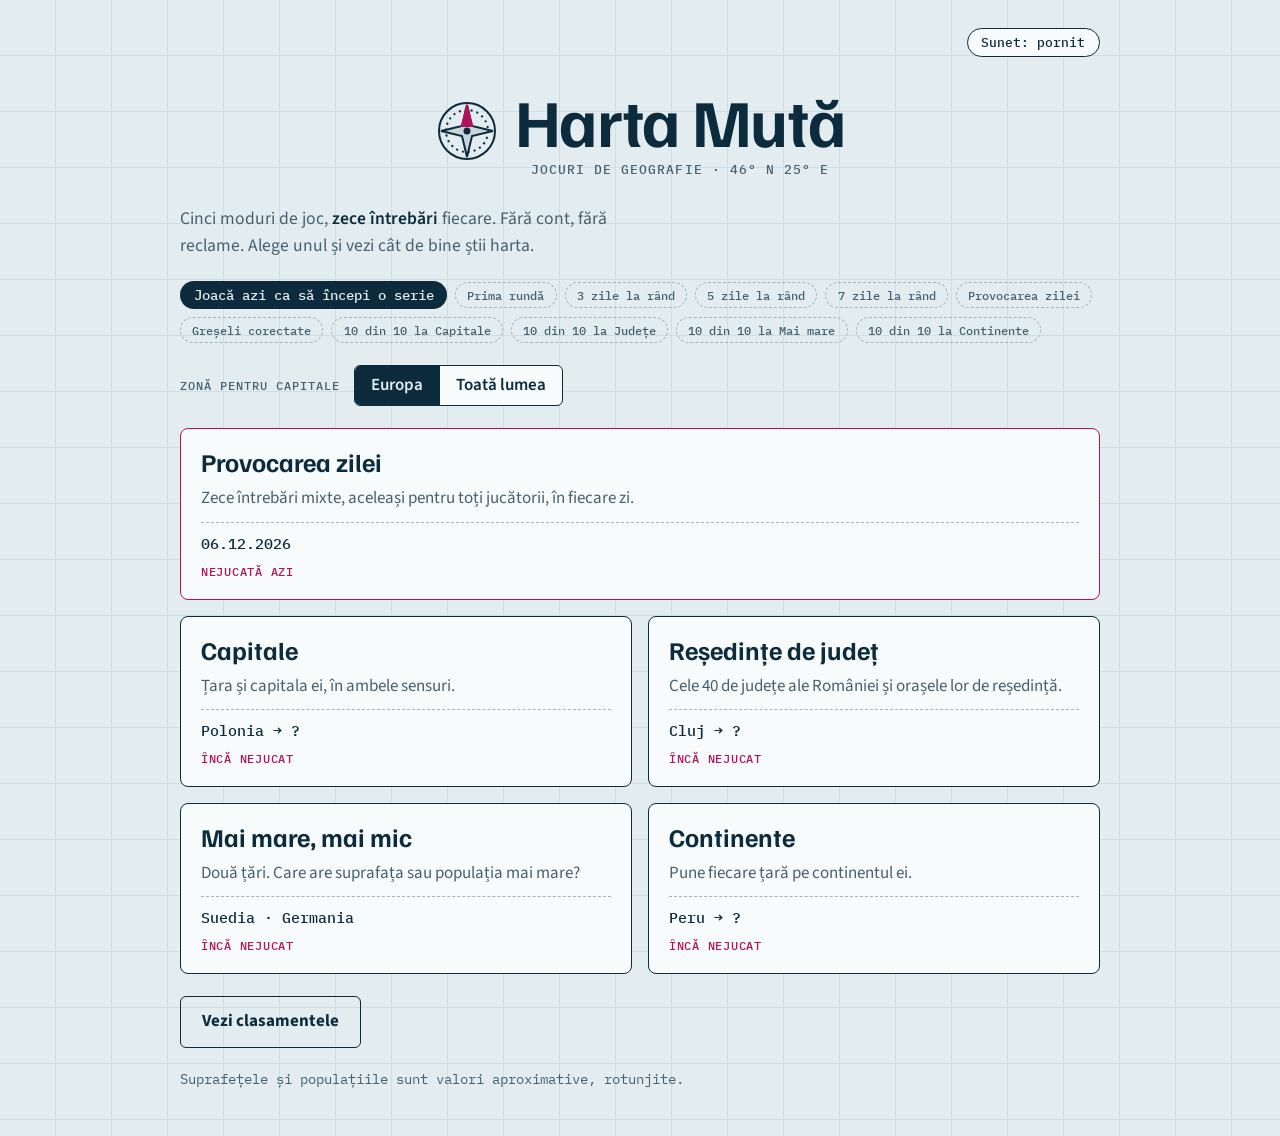
==== index.html @ d4b68615 "Activează statisticile Umami Co-Authored-By: Claude Sonnet 5.5 <noreply@anthropic.com> Claude-Sessio" ====
<!doctype html>
<html lang="ro">
<head>
<meta charset="utf-8">
<meta name="viewport" content="width=device-width, initial-scale=1, viewport-fit=cover">
<title>Harta Mută</title>
<meta name="description" content="Jocuri de geografie în română: capitale, județele României, continente și provocarea zilei.">
<link rel="preconnect" href="https://fonts.googleapis.com">
<link rel="preconnect" href="https://fonts.gstatic.com" crossorigin>
<link rel="stylesheet" href="https://fonts.googleapis.com/css2?family=Familjen+Grotesk:wght@500;700&family=IBM+Plex+Mono:wght@400;500&family=Source+Sans+3:wght@400;600;700&display=swap">
<style>
  html { color-scheme: light; }
  body { margin: 0; }
  img { max-width: 100%; }
  [hidden] { display: none !important; }
  /* Layout: o foaie de hartă (grilă de paralele și meridiane) cu un singur rând de jocuri deasupra; accentul magenta vine din hărțile nautice. */
  :root {
    --sea: #E3EDF0;
    --paper: #F7FBFB;
    --ink: #0C2B3D;
    --ink-soft: #46606F;
    --rule: #CFDEE3;
    --rule-strong: #9DB6C0;
    --accent: #B3125B;
    --accent-ink: #FFFFFF;
    --good: #137A4B;
    --good-bg: #DDF2E7;
    --bad: #D32F2F;
    --bad-bg: #FDE3E3;
    --f-display: 'Familjen Grotesk', 'Helvetica Neue', Arial, sans-serif;
    --f-body: 'Source Sans 3', system-ui, -apple-system, 'Segoe UI', sans-serif;
    --f-mono: 'IBM Plex Mono', ui-monospace, Menlo, Consolas, monospace;
  }
  @media (prefers-color-scheme: dark) {
    :root:not([data-theme="light"]) {
      --sea: #0A1B26;
      --paper: #11293A;
      --ink: #DCEAF0;
      --ink-soft: #8FA9B8;
      --rule: #14303F;
      --rule-strong: #2E5266;
      --accent: #F0589A;
      --accent-ink: #0A1B26;
      --good: #4CC98B;
      --good-bg: #12362A;
      --bad: #FF6B6B;
      --bad-bg: #40202A;
      color-scheme: dark;
    }
  }
  :root[data-theme="dark"] {
    --sea: #0A1B26;
    --paper: #11293A;
    --ink: #DCEAF0;
    --ink-soft: #8FA9B8;
    --rule: #14303F;
    --rule-strong: #2E5266;
    --accent: #F0589A;
    --accent-ink: #0A1B26;
    --good: #4CC98B;
    --good-bg: #12362A;
    --bad: #FF6B6B;
    --bad-bg: #40202A;
    color-scheme: dark;
  }

  * { box-sizing: border-box; }
  body {
    background-color: var(--sea);
    background-image:
      linear-gradient(var(--rule) 1px, transparent 1px),
      linear-gradient(90deg, var(--rule) 1px, transparent 1px);
    background-size: 56px 56px;
    background-position: -1px -1px;
    color: var(--ink);
    font: 400 17px/1.5 var(--f-body);
    padding-block: 28px 48px;
    padding-left: max(16px, env(safe-area-inset-left, 0px));
    padding-right: max(16px, env(safe-area-inset-right, 0px));
    min-height: 100vh;
  }
  .wrap { max-width: 920px; margin: 0 auto; display: grid; gap: 28px; }
  h1, h2, h3 { font-family: var(--f-display); text-wrap: balance; margin: 0; line-height: 1.05; }
  p { margin: 0; }
  button { font: inherit; color: inherit; }
  :focus-visible { outline: 3px solid var(--accent); outline-offset: 2px; }

  /* Antet */
  .brand { display: flex; align-items: center; justify-content: center; text-align: center; gap: 16px; flex-wrap: wrap; }
  .brand svg { width: 64px; height: 64px; flex: none; color: var(--ink); }
  .brand h1 { font-size: clamp(2.5rem, 8vw, 4.2rem); font-weight: 700; letter-spacing: -0.02em; }
  .coords { font: 500 0.8rem var(--f-mono); letter-spacing: 0.08em; text-transform: uppercase; color: var(--ink-soft); margin-top: 6px; }
  .lead { max-width: 52ch; color: var(--ink-soft); font-size: 1.1rem; }
  .lead strong { color: var(--ink); font-weight: 600; }

  /* Bară de stare și selector de zonă */
  .status { display: flex; align-items: center; justify-content: space-between; gap: 12px 18px; flex-wrap: wrap; }
  .streak { font: 500 0.9rem var(--f-mono); color: var(--ink); }
  .chip { border: 1.5px solid var(--ink); background: var(--paper); border-radius: 6px; padding: 0.35rem 0.8rem; font: 500 0.85rem var(--f-mono); cursor: pointer; }
  .chip[aria-pressed="false"] { color: var(--ink-soft); border-color: var(--rule-strong); }
  .zone { display: flex; align-items: center; gap: 14px; flex-wrap: wrap; }
  .zone-label { font: 500 0.78rem var(--f-mono); letter-spacing: 0.08em; text-transform: uppercase; color: var(--ink-soft); }
  .seg { display: inline-flex; border: 1.5px solid var(--ink); border-radius: 6px; overflow: hidden; background: var(--paper); }
  .seg input { position: absolute; opacity: 0; pointer-events: none; }
  .seg label { padding: 0.45rem 1rem; cursor: pointer; font-weight: 600; }
  .seg input + label + input + label { border-left: 1.5px solid var(--ink); }
  .seg input:checked + label { background: var(--ink); color: var(--sea); }
  .seg input:focus-visible + label { outline: 3px solid var(--accent); outline-offset: -3px; }

  /* Plăcile jocurilor */
  .tiles { display: grid; grid-template-columns: repeat(2, minmax(0, 1fr)); gap: 16px; }
  .tile {
    display: grid; gap: 10px; align-content: start; text-align: left;
    background: var(--paper); border: 1.5px solid var(--ink); border-radius: 8px;
    padding: 20px; cursor: pointer; min-width: 0;
    transition: transform 0.12s ease, box-shadow 0.12s ease;
  }
  .tile.daily { grid-column: 1 / -1; border-color: var(--accent); }
  .tile:hover:not(:disabled) { transform: translate(-2px, -2px); box-shadow: 4px 4px 0 var(--accent); }
  .tile:disabled { cursor: default; }
  .tile h2 { font-size: 1.6rem; font-weight: 700; }
  .tile p { color: var(--ink-soft); }
  .tile .sample { font: 500 0.95rem var(--f-mono); color: var(--ink); border-top: 1px dashed var(--rule-strong); padding-top: 10px; }
  .tile .record { font: 500 0.78rem var(--f-mono); letter-spacing: 0.06em; text-transform: uppercase; color: var(--accent); }
  .note { font: 400 0.85rem var(--f-mono); color: var(--ink-soft); }

  /* Insigne */
  .badges-box { background: var(--paper); border: 1.5px solid var(--ink); border-radius: 8px; padding: 0; }
  .badges-box summary { cursor: pointer; padding: 14px 18px; font: 500 0.9rem var(--f-mono); letter-spacing: 0.04em; }
  .badges { display: grid; grid-template-columns: repeat(auto-fill, minmax(15rem, 1fr)); gap: 10px; padding: 0 18px 18px; }
  .badge { display: grid; gap: 2px; padding: 10px 12px; border: 1.5px dashed var(--rule-strong); border-radius: 6px; color: var(--ink-soft); min-width: 0; }
  .badge strong { font-family: var(--f-display); font-size: 1.05rem; }
  .badge span { font-size: 0.9rem; }
  .badge.on { border-style: solid; border-color: var(--good); background: var(--good-bg); color: var(--ink); }
  .badge.on strong { color: var(--good); }

  /* Ecran de joc */
  .play, .end { background: var(--paper); border: 1.5px solid var(--ink); border-radius: 8px; padding: 22px; display: grid; gap: 22px; }
  .bar { display: flex; align-items: center; justify-content: space-between; gap: 12px; flex-wrap: wrap; }
  .link { background: none; border: 0; padding: 4px 0; cursor: pointer; font-weight: 600; color: var(--ink); text-decoration: underline; text-underline-offset: 4px; }
  .stats { display: flex; gap: 18px; flex-wrap: wrap; align-items: center; font: 500 0.85rem var(--f-mono); font-variant-numeric: tabular-nums; color: var(--ink-soft); }
  .stats b { color: var(--ink); font-weight: 500; }
  .ticks { display: flex; gap: 5px; }
  .tick { flex: 1; height: 6px; border-radius: 2px; background: var(--rule-strong); }
  .tick.good { background: var(--good); }
  .tick.bad { background: var(--bad); }
  .tick.now { background: var(--ink); }
  .q { display: grid; gap: 6px; }
  .kicker { font: 500 0.78rem var(--f-mono); letter-spacing: 0.1em; text-transform: uppercase; color: var(--accent); }
  .prompt { font-family: var(--f-display); font-weight: 700; font-size: clamp(2rem, 6.5vw, 3.2rem); line-height: 1.05; letter-spacing: -0.015em; overflow-wrap: anywhere; }
  .ask { color: var(--ink-soft); font-size: 1.1rem; }
  .opts { display: grid; grid-template-columns: repeat(2, minmax(0, 1fr)); gap: 12px; }
  .opts.six { grid-template-columns: repeat(3, minmax(0, 1fr)); }
  .opt {
    display: flex; align-items: center; gap: 12px; text-align: left; min-height: 3.4rem;
    padding: 0.8rem 1rem; border: 1.5px solid var(--ink); border-radius: 6px;
    background: var(--paper); font-weight: 600; font-size: 1.05rem; cursor: pointer; min-width: 0;
    transition: transform 0.12s ease, box-shadow 0.12s ease;
  }
  .opt .txt { display: grid; gap: 2px; min-width: 0; overflow-wrap: anywhere; }
  .opt .detail { font: 500 0.85rem var(--f-mono); color: var(--ink-soft); }
  .opt kbd { font: 500 0.75rem var(--f-mono); color: var(--ink-soft); border: 1px solid var(--rule-strong); border-radius: 3px; padding: 0.1rem 0.4rem; flex: none; }
  .opt:hover:not(:disabled) { transform: translate(-2px, -2px); box-shadow: 3px 3px 0 var(--accent); }
  .opt:disabled { cursor: default; }
  .opt.right { background: var(--good-bg); border-color: var(--good); animation: pop 0.28s ease; }
  .opt.wrong { background: var(--bad-bg); border-color: var(--bad); animation: shake 0.32s ease; }
  .opt.dim { opacity: 0.6; }
  .opts.duo .opt { min-height: 5rem; font-size: 1.25rem; font-family: var(--f-display); }
  .feedback { min-height: 3rem; display: flex; align-items: center; justify-content: space-between; gap: 14px; flex-wrap: wrap; }
  .fb-text { font-weight: 600; flex: 1 1 16rem; }
  .fb-text.good { color: var(--good); }
  .fb-text.bad { color: var(--bad); }
  .fact { border-left: 4px solid var(--accent); padding: 4px 0 4px 14px; color: var(--ink); animation: fade 0.3s ease; }
  .fact-k { font: 500 0.78rem var(--f-mono); letter-spacing: 0.1em; text-transform: uppercase; color: var(--accent); margin-right: 6px; }
  .btn {
    border: 0; border-radius: 6px; background: var(--accent); color: var(--accent-ink);
    padding: 0.75rem 1.3rem; font-weight: 700; cursor: pointer;
  }
  .btn.ghost { background: transparent; color: var(--ink); border: 1.5px solid var(--ink); }
  .btn:hover { filter: brightness(1.08); }
  .btn:disabled { opacity: 0.55; cursor: default; filter: none; }

  @keyframes pop { 0% { transform: scale(1); } 40% { transform: scale(1.04); } 100% { transform: scale(1); } }
  @keyframes shake { 0%, 100% { transform: translateX(0); } 20% { transform: translateX(-6px); } 40% { transform: translateX(6px); } 60% { transform: translateX(-4px); } 80% { transform: translateX(3px); } }
  @keyframes fade { from { opacity: 0; transform: translateY(4px); } to { opacity: 1; transform: none; } }

  /* Rezultat */
  .end { justify-items: start; }
  .score { font-family: var(--f-display); font-weight: 700; font-size: clamp(4rem, 16vw, 7rem); line-height: 0.95; font-variant-numeric: tabular-nums; }
  .score small { font-size: 0.35em; color: var(--ink-soft); font-weight: 500; }
  .end .msg { font-size: 1.2rem; max-width: 40ch; }
  .end .rec { font: 500 0.85rem var(--f-mono); color: var(--ink-soft); }
  .end .rec.good { color: var(--good); }
  .wrong-box { display: grid; gap: 8px; width: 100%; }
  .wrong-box h3 { font-size: 1.2rem; }
  .wrong-list { list-style: none; margin: 0; padding: 0; border: 1.5px solid var(--bad); border-radius: 6px; background: var(--bad-bg); }
  .wrong-list li { padding: 0.5rem 0.9rem; border-top: 1px dashed var(--rule-strong); overflow-wrap: anywhere; }
  .wrong-list li:first-child { border-top: 0; }
  .actions { display: flex; gap: 12px; flex-wrap: wrap; }

  /* Clasamente */
  .board-tabs { display: flex; flex-wrap: wrap; gap: 8px; }
  .tab { border: 1.5px solid var(--ink); background: var(--paper); border-radius: 6px; padding: 0.45rem 0.9rem; font-weight: 600; cursor: pointer; }
  .tab[aria-pressed="true"] { background: var(--ink); color: var(--sea); }
  .board { list-style: none; margin: 0; padding: 0; border: 1.5px solid var(--ink); border-radius: 6px; overflow: hidden; background: var(--paper); width: 100%; }
  .board li { display: grid; grid-template-columns: 2.4rem minmax(0, 1fr) auto; gap: 10px; align-items: baseline; padding: 0.55rem 0.9rem; border-top: 1px dashed var(--rule-strong); }
  .board li:first-child { border-top: 0; }
  .board .rk { font: 500 0.85rem var(--f-mono); color: var(--ink-soft); font-variant-numeric: tabular-nums; }
  .board .nm { overflow-wrap: anywhere; font-weight: 600; }
  .board .sc { font: 500 0.95rem var(--f-mono); font-variant-numeric: tabular-nums; }
  .board li.me { background: var(--good-bg); }
  .board-msg { font: 400 0.9rem var(--f-mono); color: var(--ink-soft); }
  .submit { display: grid; gap: 8px; width: 100%; max-width: 28rem; }
  .submit label { font: 500 0.78rem var(--f-mono); letter-spacing: 0.08em; text-transform: uppercase; color: var(--ink-soft); }
  .submit .row { display: flex; gap: 10px; flex-wrap: wrap; }
  .submit input { flex: 1 1 10rem; min-width: 0; padding: 0.7rem 0.8rem; border: 1.5px solid var(--ink); border-radius: 6px; background: var(--paper); color: var(--ink); font: inherit; }

  @media (max-width: 640px) {
    body { font-size: 16px; padding-block: 20px 36px; }
    .tiles, .opts { grid-template-columns: minmax(0, 1fr); }
    .opts.six { grid-template-columns: repeat(2, minmax(0, 1fr)); }
    .opts.duo { grid-template-columns: minmax(0, 1fr); }
    .play, .end { padding: 16px; }
    .brand svg { width: 52px; height: 52px; }
  }
  @media (prefers-reduced-motion: reduce) {
    .tile, .opt { transition: none; }
    .tile:hover:not(:disabled), .opt:hover:not(:disabled) { transform: none; }
    .opt.right, .opt.wrong, .fact { animation: none; }
  }

  /* Unelte, serie, insigne */
  .tools { display: flex; justify-content: flex-end; }
  .chip { border: 1.5px solid var(--ink); background: var(--paper); border-radius: 999px; padding: 0.3rem 0.85rem; font: 500 0.8rem var(--f-mono); cursor: pointer; }
  .chip[aria-pressed="false"] { color: var(--ink-soft); border-style: dashed; }
  .strip { display: flex; flex-wrap: wrap; gap: 8px; align-items: center; }
  .streak { font: 500 0.85rem var(--f-mono); padding: 0.3rem 0.85rem; border-radius: 999px; background: var(--ink); color: var(--sea); }
  .badge { font: 500 0.78rem var(--f-mono); padding: 0.25rem 0.7rem; border-radius: 999px; border: 1.5px solid var(--accent); color: var(--accent); }
  .badge.locked { border: 1.5px dashed var(--rule-strong); color: var(--ink-soft); }
  .tile.daily { grid-column: 1 / -1; border-color: var(--accent); }
  .newbadge { font: 500 0.9rem var(--f-mono); color: var(--accent); }

  /* Curiozitate și greșeli */
  .fact { margin: 0; padding: 0.8rem 1rem; border-left: 4px solid var(--accent); background: var(--sea); border-radius: 0 6px 6px 0; max-width: 60ch; }
  .wrong-box { width: 100%; display: grid; gap: 8px; }
  .wrong-box h3 { font-size: 1.1rem; }
  .wrong-list { margin: 0; padding: 0; list-style: none; display: grid; gap: 6px; font: 500 0.92rem var(--f-mono); }
  .wrong-list li { border-left: 3px solid var(--bad); padding: 0.2rem 0 0.2rem 0.7rem; overflow-wrap: anywhere; }

  @keyframes shake { 0%, 100% { transform: translateX(0); } 25% { transform: translateX(-6px); } 75% { transform: translateX(6px); } }
  @keyframes pop { 0% { transform: scale(1); } 50% { transform: scale(1.03); } 100% { transform: scale(1); } }
  .opt.wrong { animation: shake 0.35s ease; }
  .opt.right { animation: pop 0.3s ease; }
  @media (prefers-reduced-motion: reduce) { .opt.wrong, .opt.right { animation: none; } }
</style>
</head>
<body>
<div class="wrap">
  <div class="tools">
    <button class="chip" id="snd" type="button" aria-pressed="true">Sunet: pornit</button>
  </div>

  <header>
    <div class="brand">
      <svg viewBox="0 0 64 64" role="img" aria-label="Roza vânturilor" fill="none" stroke="currentColor" stroke-width="2">
        <circle cx="32" cy="32" r="28"/>
        <circle cx="32" cy="32" r="21" stroke-dasharray="2 4"/>
        <polygon points="32,6 37,27 58,32 37,37 32,58 27,37 6,32 27,27" fill="currentColor" fill-opacity="0.12"/>
        <polygon points="32,6 37,27 27,27" fill="var(--accent)" stroke="var(--accent)"/>
        <circle cx="32" cy="32" r="2.5" fill="currentColor"/>
      </svg>
      <div>
        <h1>Harta Mută</h1>
        <p class="coords">Jocuri de geografie · 46° N 25° E</p>
      </div>
    </div>
  </header>

  <!-- ECRAN: alegerea jocului -->
  <main id="home" class="wrap" style="gap:22px">
    <p class="lead">Cinci moduri de joc, <strong>zece întrebări</strong> fiecare. Fără cont, fără reclame. Alege unul și vezi cât de bine știi harta.</p>

    <div class="strip" id="strip" aria-label="Seria și insignele tale"></div>

    <div class="zone">
      <span class="zone-label" id="zone-label">Zonă pentru Capitale</span>
      <div class="seg" role="radiogroup" aria-labelledby="zone-label">
        <input type="radio" name="zone" id="zone-e" value="E" checked>
        <label for="zone-e">Europa</label>
        <input type="radio" name="zone" id="zone-w" value="W">
        <label for="zone-w">Toată lumea</label>
      </div>
    </div>

    <div class="tiles" id="tiles"></div>
    <div><button class="btn ghost" id="show-boards" type="button" hidden>Vezi clasamentele</button></div>
    <p class="note">Suprafețele și populațiile sunt valori aproximative, rotunjite.</p>
  </main>

  <!-- ECRAN: jocul -->
  <section id="play" class="play" hidden aria-live="polite">
    <div class="bar">
      <button class="link" id="back" type="button">← Toate jocurile</button>
      <div class="stats">
        <span>Întrebarea <b id="st-round">1</b>/<span id="st-total">10</span></span>
        <span>Scor <b id="st-score">0</b></span>
        <span>La rând <b id="st-streak">0</b></span>
      </div>
    </div>
    <div class="ticks" id="ticks" aria-hidden="true"></div>
    <div class="q">
      <p class="kicker" id="kicker"></p>
      <h2 class="prompt" id="prompt"></h2>
      <p class="ask" id="ask"></p>
    </div>
    <div class="opts" id="opts"></div>
    <div class="feedback">
      <p class="fb-text" id="fb"></p>
      <button class="btn" id="next" type="button" hidden>Următoarea</button>
    </div>
    <p class="fact" id="fact" hidden></p>
  </section>

  <!-- ECRAN: clasamente -->
  <section id="boards" class="play" hidden>
    <div class="bar"><button class="link" id="boards-back" type="button">← Toate jocurile</button></div>
    <h2 class="prompt" style="font-size: clamp(1.8rem, 5vw, 2.6rem)">Clasamente</h2>
    <div class="board-tabs" id="board-tabs"></div>
    <ol class="board" id="board-list" hidden></ol>
    <p class="board-msg" id="board-msg"></p>
  </section>

  <!-- ECRAN: rezultat -->
  <section id="end" class="end" hidden>
    <p class="kicker" id="end-game"></p>
    <div class="score"><span id="end-score">0</span><small>/<span id="end-total">10</span></small></div>
    <p class="msg" id="end-msg"></p>
    <p class="rec" id="end-rec"></p>
    <p class="newbadge" id="end-badges" hidden></p>

    <div class="wrong-box" id="wrong-box" hidden>
      <h3>Greșelile tale</h3>
      <ul class="wrong-list" id="wrong-list"></ul>
    </div>

    <div class="submit" id="submit-box" hidden>
      <label for="player-name">Numele tău în clasament</label>
      <div class="row">
        <input id="player-name" maxlength="20" autocomplete="nickname" placeholder="ex. Alex">
        <button class="btn" id="send-score" type="button">Trimite scorul</button>
      </div>
      <p class="board-msg" id="send-msg"></p>
    </div>
    <ol class="board" id="end-board" hidden></ol>

    <div class="actions">
      <button class="btn" id="repeat-wrong" type="button" hidden>Repetă greșelile</button>
      <button class="btn ghost" id="again" type="button">Încă o rundă</button>
      <button class="btn ghost" id="home-btn" type="button">Alte jocuri</button>
    </div>
  </section>
</div>

<script>
(function () {
  'use strict';

  // ---------- setări ----------
  var CONFIG = { url: 'https://apoaelqidmsfadypvfmf.supabase.co', key: 'sb_publishable_7ce0hrSOgMHJMEiVdYomtg_KZ1kofQq' };
  var ENABLED = !!(CONFIG.url && CONFIG.key);
  // Statistici de vizite: pune aici Website ID din Umami Cloud (umami.is). Cât timp e gol, nu se încarcă nimic.
  var UMAMI_ID = '30ee3f56-7ea2-4f81-aedb-c54de5eb17a9';
  var ROUNDS = 10;

  var CONT = { E: 'Europa', A: 'Asia', F: 'Africa', N: 'America de Nord', S: 'America de Sud', O: 'Oceania' };
  var CONT_ORDER = ['E', 'A', 'F', 'N', 'S', 'O'];

  // nume, capitală, continent, suprafață (mii km²), populație (mil.), ambiguu între continente
  var RAW = [
    ['Albania','Tirana','E',28.7,2.8],['Austria','Viena','E',83.9,9.1],['Belgia','Bruxelles','E',30.7,11.7],
    ['Bosnia și Herțegovina','Sarajevo','E',51.2,3.2],['Bulgaria','Sofia','E',111,6.4],['Cehia','Praga','E',78.9,10.8],
    ['Croația','Zagreb','E',56.6,3.9],['Danemarca','Copenhaga','E',43.1,5.9],['Elveția','Berna','E',41.3,8.8],
    ['Estonia','Tallinn','E',45.3,1.4],['Finlanda','Helsinki','E',338,5.6],['Franța','Paris','E',551,68],
    ['Germania','Berlin','E',358,84],['Grecia','Atena','E',132,10.4],['Irlanda','Dublin','E',70.3,5.3],
    ['Islanda','Reykjavík','E',103,0.38],['Italia','Roma','E',301,59],['Letonia','Riga','E',64.6,1.9],
    ['Lituania','Vilnius','E',65.3,2.8],['Luxemburg','Luxemburg','E',2.6,0.66],['Macedonia de Nord','Skopje','E',25.7,1.8],
    ['Malta','Valletta','E',0.3,0.54],['Moldova','Chișinău','E',33.8,null],['Muntenegru','Podgorica','E',13.8,0.62],
    ['Norvegia','Oslo','E',null,5.5],['Olanda','Amsterdam','E',41.5,18],['Polonia','Varșovia','E',313,37],
    ['Portugalia','Lisabona','E',92.2,10.3],['Regatul Unit','Londra','E',244,68],['România','București','E',238,19],
    ['Serbia','Belgrad','E',88.4,6.7],['Slovacia','Bratislava','E',49,5.4],['Slovenia','Ljubljana','E',20.3,2.1],
    ['Spania','Madrid','E',506,48],['Suedia','Stockholm','E',450,10.5],['Ucraina','Kiev','E',604,null],
    ['Ungaria','Budapesta','E',93,9.6],['Belarus','Minsk','E',207.6,9.2],['Rusia','Moscova','E',17098,144,1],
    ['Turcia','Ankara','A',784,85,1],
    ['Afganistan','Kabul','A',652,null],['Arabia Saudită','Riad','A',2150,36],['China','Beijing','A',9597,1410],
    ['Coreea de Sud','Seul','A',100,51],['Filipine','Manila','A',300,117],['India','New Delhi','A',3287,1430],
    ['Indonezia','Jakarta','A',1905,278],['Iran','Teheran','A',1648,89],['Irak','Bagdad','A',438,45],
    ['Japonia','Tokyo','A',378,124],['Kazahstan','Astana','A',2725,20,1],['Mongolia','Ulaanbaatar','A',1564,3.4],
    ['Nepal','Kathmandu','A',147,30],['Pakistan','Islamabad','A',882,240],['Thailanda','Bangkok','A',513,72],
    ['Vietnam','Hanoi','A',331,99],['Georgia','Tbilisi','A',69.7,3.7,1],['Armenia','Erevan','A',29.7,null,1],
    ['Azerbaidjan','Baku','A',86.6,null,1],
    ['Algeria','Alger','F',2382,46],['Angola','Luanda','F',1247,36],['Egipt','Cairo','F',1010,112],
    ['Etiopia','Addis Abeba','F',1104,126],['Ghana','Accra','F',239,34],['Kenya','Nairobi','F',580,55],
    ['Libia','Tripoli','F',1760,7],['Madagascar','Antananarivo','F',587,30],['Maroc','Rabat','F',447,37],
    ['Nigeria','Abuja','F',924,224],['Senegal','Dakar','F',197,18],['Africa de Sud','Pretoria','F',1221,60],
    ['Tanzania','Dodoma','F',945,67],['Tunisia','Tunis','F',164,12],
    ['Canada','Ottawa','N',9985,40],['Cuba','Havana','N',110,11],['Mexic','Ciudad de Mexico','N',1964,128],
    ['SUA','Washington, D.C.','N',9834,335],
    ['Argentina','Buenos Aires','S',2780,46],['Brazilia','Brasília','S',8516,216],['Chile','Santiago','S',756,19.5],
    ['Columbia','Bogotá','S',1142,52],['Ecuador','Quito','S',284,18],['Peru','Lima','S',1285,34],
    ['Uruguay','Montevideo','S',176,3.4],['Venezuela','Caracas','S',916,28],
    ['Australia','Canberra','O',7692,26],['Noua Zeelandă','Wellington','O',268,5.2]
  ];
  var COUNTRIES = RAW.map(function (r) {
    return { n: r[0], c: r[1], k: r[2], a: r[3], p: r[4], amb: !!r[5] };
  });

  var COUNTIES = [
    ['Alba','Alba Iulia'],['Arad','Arad'],['Argeș','Pitești'],['Bacău','Bacău'],['Bihor','Oradea'],
    ['Bistrița-Năsăud','Bistrița'],['Botoșani','Botoșani'],['Brașov','Brașov'],['Brăila','Brăila'],['Buzău','Buzău'],
    ['Caraș-Severin','Reșița'],['Călărași','Călărași'],['Cluj','Cluj-Napoca'],['Constanța','Constanța'],
    ['Covasna','Sfântu Gheorghe'],['Dâmbovița','Târgoviște'],['Dolj','Craiova'],['Galați','Galați'],
    ['Giurgiu','Giurgiu'],['Gorj','Târgu Jiu'],['Harghita','Miercurea Ciuc'],['Hunedoara','Deva'],
    ['Ialomița','Slobozia'],['Iași','Iași'],['Maramureș','Baia Mare'],['Mehedinți','Drobeta-Turnu Severin'],
    ['Mureș','Târgu Mureș'],['Neamț','Piatra Neamț'],['Olt','Slatina'],['Prahova','Ploiești'],
    ['Satu Mare','Satu Mare'],['Sălaj','Zalău'],['Sibiu','Sibiu'],['Suceava','Suceava'],
    ['Teleorman','Alexandria'],['Timiș','Timișoara'],['Tulcea','Tulcea'],['Vaslui','Vaslui'],
    ['Vâlcea','Râmnicu Vâlcea'],['Vrancea','Focșani']
  ].map(function (r) { return { j: r[0], s: r[1] }; });

  // Curiozități afișate după răspuns (doar unde sunt sigure)
  var FACTS_C = {
    'Franța': 'Franța are 12 fusuri orare, cele mai multe din lume, din cauza teritoriilor ei de peste mări.',
    'Rusia': 'Rusia se întinde pe 11 fusuri orare.',
    'Australia': 'Canberra a fost aleasă capitală ca să nu aleagă Sydney sau Melbourne, două orașe rivale.',
    'Brazilia': 'Brasília a fost construită de la zero și inaugurată în 1960.',
    'Turcia': 'Cel mai mare oraș al Turciei este Istanbul, nu capitala Ankara.',
    'Canada': 'Canada are cea mai lungă linie de coastă din lume.',
    'SUA': 'Washington, D.C. nu face parte din niciun stat.',
    'Elveția': 'Capitala Elveției este Berna, nu Zürich sau Geneva.',
    'Olanda': 'Amsterdam este capitala, dar guvernul olandez stă la Haga.',
    'Islanda': 'Reykjavík este cea mai nordică capitală a unui stat independent.',
    'Malta': 'Valletta este una dintre cele mai mici capitale din Uniunea Europeană.',
    'Japonia': 'Zona metropolitană Tokyo este printre cele mai populate din lume.',
    'Egipt': 'Piramidele din Giza se văd de la marginea Cairo-ului.',
    'Africa de Sud': 'Africa de Sud are trei capitale: Pretoria, Cape Town și Bloemfontein.',
    'Tanzania': 'Dodoma este capitala oficială, dar cel mai mare oraș este Dar es Salaam.',
    'Nigeria': 'Abuja a înlocuit Lagosul ca capitală în 1991.',
    'Kazahstan': 'Capitala Astana a purtat între 2019 și 2022 numele Nur-Sultan.',
    'China': 'China folosește un singur fus orar oficial, ora Beijingului, pe tot teritoriul.',
    'Mongolia': 'Mongolia are cea mai mică densitate a populației dintre toate statele independente.',
    'Nepal': 'Nepal are singurul steag național care nu este dreptunghiular.',
    'România': 'Palatul Parlamentului din București este una dintre cele mai mari clădiri administrative din lume.',
    'Ungaria': 'Budapesta s-a format în 1873 din unirea orașelor Buda, Óbuda și Pesta.',
    'Polonia': 'Centrul vechi al Varșoviei a fost reconstruit după al Doilea Război Mondial și este în patrimoniul UNESCO.',
    'Norvegia': 'Oslo s-a numit Christiania până în 1925.',
    'Grecia': 'Atena este unul dintre cele mai vechi orașe locuite continuu din lume.',
    'Italia': 'În interiorul Romei se află un stat separat, Vaticanul.',
    'Spania': 'Madrid este cea mai înaltă capitală din Uniunea Europeană, la circa 650 m altitudine.',
    'Ecuador': 'Quito, la aproape 2.850 m altitudine, este una dintre cele mai înalte capitale din lume.',
    'Chile': 'Chile este o fâșie lungă de aproximativ 4.300 km și lată de doar câteva sute.',
    'Venezuela': 'Salto Ángel, cea mai înaltă cascadă din lume, se află în Venezuela.',
    'Noua Zeelandă': 'Wellington este una dintre cele mai sudice capitale din lume.',
    'Indonezia': 'Indonezia are peste 17.000 de insule.',
    'Filipine': 'Filipine are peste 7.000 de insule.',
    'Thailanda': 'Numele complet al Bangkokului este unul dintre cele mai lungi nume de oraș din lume.',
    'Arabia Saudită': 'Arabia Saudită nu are niciun râu permanent.',
    'Kenya': 'Numele Nairobi vine din limba maasai și înseamnă „apă rece”.',
    'Algeria': 'Algeria este cea mai mare țară din Africa.',
    'Madagascar': 'Madagascar este a patra insulă ca mărime din lume.',
    'Danemarca': 'Copenhaga se află pe insula Sjælland, nu pe continent.',
    'Suedia': 'Stockholm este construit pe 14 insule.',
    'Estonia': 'Skype a fost dezvoltat de ingineri estonieni.',
    'Serbia': 'Belgradul se află la confluența Dunării cu Sava.',
    'Belgia': 'Bruxelles găzduiește instituții importante ale Uniunii Europene.',
    'Germania': 'Berlinul a fost împărțit de un zid între 1961 și 1989.',
    'Mexic': 'Ciudad de Mexico este construit pe locul fostului lac Texcoco.',
    'Columbia': 'Bogotá se află la aproape 2.600 m altitudine.',
    'Etiopia': 'Etiopia folosește un calendar cu 13 luni.',
    'Senegal': 'Dakar se află lângă cel mai vestic punct al Africii continentale.',
    'Tunisia': 'Ruinele Cartaginei se află lângă Tunis.',
    'Pakistan': 'Islamabad a fost construit în anii 1960 ca nouă capitală.'
  };
  var FACTS_J = {
    'Bacău': 'Râul Bistrița străbate județul Bacău.',
    'Tulcea': 'Delta Dunării se află în județul Tulcea.',
    'Constanța': 'Portul Constanța este cel mai mare port românesc la Marea Neagră.',
    'Brașov': 'Biserica Neagră din Brașov este considerată cea mai mare biserică gotică din România.',
    'Sibiu': 'Sibiu a fost Capitală Culturală Europeană în 2007.',
    'Cluj': 'Universitatea Babeș-Bolyai din Cluj-Napoca este cea mai mare universitate din România.',
    'Hunedoara': 'Castelul Corvinilor se află în orașul Hunedoara.',
    'Alba': 'Marea Unire din 1 decembrie 1918 s-a proclamat la Alba Iulia.',
    'Iași': 'Iași a fost capitala Moldovei până la unirea din 1859.',
    'Suceava': 'Mănăstirile pictate din Bucovina, precum Voroneț, sunt în patrimoniul UNESCO.',
    'Maramureș': 'Bisericile de lemn din Maramureș sunt în patrimoniul UNESCO.',
    'Timiș': 'Timișoara a fost unul dintre primele orașe din Europa cu iluminat electric pe străzi, în 1884.',
    'Prahova': 'Ploieștiul a fost un mare centru al industriei petroliere încă din secolul al XIX-lea.',
    'Gorj': 'Constantin Brâncuși s-a născut în Gorj, la Hobița.',
    'Harghita': 'Lacul Sfânta Ana, singurul lac vulcanic din România, se află în Harghita.',
    'Neamț': 'Cetatea Neamț a fost construită în secolul al XIV-lea.',
    'Vaslui': 'Lângă Vaslui, Ștefan cel Mare a câștigat bătălia de la Podul Înalt, în 1475.',
    'Botoșani': 'Mihai Eminescu și-a petrecut copilăria în județul Botoșani.',
    'Buzău': 'Vulcanii noroioși de la Berca se află în județul Buzău.',
    'Dâmbovița': 'Târgoviște a fost mult timp capitala Țării Românești.',
    'Giurgiu': 'Podul Prieteniei leagă Giurgiu de orașul bulgar Ruse.',
    'Mehedinți': 'Barajul Porțile de Fier I de pe Dunăre se află lângă Drobeta-Turnu Severin.',
    'Vrancea': 'Vrancea este zona cu cele mai multe cutremure din România.'
  };

  // ---------- utilitare ----------
  var rng = Math.random;
  function mulberry32(a) {
    return function () {
      a |= 0; a = (a + 0x6D2B79F5) | 0;
      var t = Math.imul(a ^ (a >>> 15), 1 | a);
      t = (t + Math.imul(t ^ (t >>> 7), 61 | t)) ^ t;
      return ((t ^ (t >>> 14)) >>> 0) / 4294967296;
    };
  }
  function hashStr(s) {
    var h = 2166136261;
    for (var i = 0; i < s.length; i++) { h ^= s.charCodeAt(i); h = Math.imul(h, 16777619); }
    return h >>> 0;
  }
  function $(id) { return document.getElementById(id); }
  function shuffle(a) {
    a = a.slice();
    for (var i = a.length - 1; i > 0; i--) {
      var j = Math.floor(rng() * (i + 1)); var t = a[i]; a[i] = a[j]; a[j] = t;
    }
    return a;
  }
  var store = {
    get: function (k) { try { return localStorage.getItem(k); } catch (e) { return null; } },
    set: function (k, v) { try { localStorage.setItem(k, v); } catch (e) {} }
  };
  function getJSON(k, def) { try { var v = JSON.parse(store.get(k)); return v === null || v === undefined ? def : v; } catch (e) { return def; } }
  function setJSON(k, v) { store.set(k, JSON.stringify(v)); }
  function pad2(n) { return (n < 10 ? '0' : '') + n; }
  function todayStr() {
    try {
      return new Intl.DateTimeFormat('en-CA', { timeZone: 'Europe/Bucharest', year: 'numeric', month: '2-digit', day: '2-digit' }).format(new Date());
    } catch (e) {
      var d = new Date();
      return d.getFullYear() + '-' + pad2(d.getMonth() + 1) + '-' + pad2(d.getDate());
    }
  }
  function dayBefore(s) {
    var d = new Date(s + 'T12:00:00Z');
    d.setUTCDate(d.getUTCDate() - 1);
    return d.toISOString().slice(0, 10);
  }
  function fmtArea(thousands) { return Math.round(thousands * 1000).toLocaleString('ro-RO') + ' km²'; }
  function fmtPop(m) { return m.toLocaleString('ro-RO', { maximumFractionDigits: 2 }) + ' mil. locuitori'; }

  // ---------- statistici (Umami, opțional) ----------
  if (UMAMI_ID) {
    var sc = document.createElement('script');
    sc.defer = true; sc.src = 'https://cloud.umami.is/script.js';
    sc.setAttribute('data-website-id', UMAMI_ID);
    document.head.appendChild(sc);
  }
  function track(name, data) {
    try { if (window.umami && window.umami.track) window.umami.track(name, data); } catch (e) {}
  }

  // ---------- sunet ----------
  var muted = store.get('hm-muted') === '1';
  var audio = null;
  function actx() {
    if (!audio) {
      try { var AC = window.AudioContext || window.webkitAudioContext; if (AC) audio = new AC(); } catch (e) {}
    }
    if (audio && audio.state === 'suspended') { try { audio.resume(); } catch (e) {} }
    return audio;
  }
  function tone(freq, start, dur, type, vol) {
    var c = actx(); if (!c) return;
    try {
      var o = c.createOscillator(), g = c.createGain(), t = c.currentTime + start;
      o.type = type || 'sine'; o.frequency.value = freq;
      g.gain.setValueAtTime(0.0001, t);
      g.gain.exponentialRampToValueAtTime(vol || 0.15, t + 0.02);
      g.gain.exponentialRampToValueAtTime(0.0001, t + dur);
      o.connect(g); g.connect(c.destination);
      o.start(t); o.stop(t + dur + 0.03);
    } catch (e) {}
  }
  function sfx(kind) {
    if (muted) return;
    if (kind === 'ok') { tone(660, 0, 0.12, 'sine'); tone(880, 0.1, 0.2, 'sine'); }
    else if (kind === 'no') { tone(200, 0, 0.22, 'sawtooth', 0.09); tone(150, 0.13, 0.28, 'sawtooth', 0.09); }
    else if (kind === 'win') { tone(523, 0, 0.12, 'triangle'); tone(659, 0.12, 0.12, 'triangle'); tone(784, 0.24, 0.3, 'triangle'); }
  }
  function renderSound() {
    var b = $('snd');
    b.setAttribute('aria-pressed', String(!muted));
    b.textContent = muted ? 'Sunet: oprit' : 'Sunet: pornit';
  }

  // ---------- construirea întrebărilor ----------
  function buildCapitale(z) {
    var pool = COUNTRIES.filter(function (x) { return x.c && (z === 'W' || x.k === 'E'); });
    return shuffle(pool).slice(0, ROUNDS).map(function (x) {
      var rev = rng() < 0.35;
      var near = shuffle(pool.filter(function (y) { return y !== x && y.k === x.k; }));
      var far = shuffle(pool.filter(function (y) { return y !== x && y.k !== x.k; }));
      var opts = shuffle([x].concat(near.concat(far).slice(0, 3)));
      var fact = FACTS_C[x.n];
      return rev ? {
        kicker: 'Capitala', prompt: x.c, ask: 'Din ce țară este capitala?',
        options: opts.map(function (o) { return { label: o.n }; }), correct: opts.indexOf(x),
        reveal: x.c + ' este capitala: ' + x.n + '.', short: x.c + ' → ' + x.n, fact: fact
      } : {
        kicker: 'Țara', prompt: x.n, ask: 'Care este capitala?',
        options: opts.map(function (o) { return { label: o.c }; }), correct: opts.indexOf(x),
        reveal: 'Capitala: ' + x.c + '.', short: x.n + ' → ' + x.c, fact: fact
      };
    });
  }
  function buildJudete() {
    return shuffle(COUNTIES).slice(0, ROUNDS).map(function (x) {
      var rev = rng() < 0.35;
      var opts = shuffle([x].concat(shuffle(COUNTIES.filter(function (y) { return y !== x; })).slice(0, 3)));
      var fact = FACTS_J[x.j];
      return rev ? {
        kicker: 'Reședința', prompt: x.s, ask: 'Ce județ are această reședință?',
        options: opts.map(function (o) { return { label: o.j }; }), correct: opts.indexOf(x),
        reveal: x.s + ' este reședința județului ' + x.j + '.', short: x.s + ' → ' + x.j, fact: fact
      } : {
        kicker: 'Județul', prompt: x.j, ask: 'Care este reședința de județ?',
        options: opts.map(function (o) { return { label: o.s }; }), correct: opts.indexOf(x),
        reveal: 'Reședința: ' + x.s + '.', short: x.j + ' → ' + x.s, fact: fact
      };
    });
  }
  function buildCompara() {
    var rounds = [], used = {}, guard = 0;
    while (rounds.length < ROUNDS && guard++ < 800) {
      var f = rng() < 0.5 ? 'a' : 'p';
      var pool = COUNTRIES.filter(function (x) { return x[f] != null; });
      var two = shuffle(pool).slice(0, 2), x = two[0], y = two[1];
      var hi = Math.max(x[f], y[f]), lo = Math.min(x[f], y[f]);
      if (hi / lo < 1.3) continue;
      var key = [x.n, y.n].sort().join('|') + f;
      if (used[key]) continue;
      used[key] = 1;
      var win = x[f] > y[f] ? 0 : 1;
      var winner = win === 0 ? x : y;
      var fmt = f === 'a' ? fmtArea : fmtPop;
      rounds.push({
        kicker: f === 'a' ? 'Suprafață' : 'Populație',
        prompt: f === 'a' ? 'Care țară este mai mare?' : 'Care țară are mai mulți locuitori?',
        ask: '', layout: 'duo',
        options: [{ label: x.n, detail: fmt(x[f]) }, { label: y.n, detail: fmt(y[f]) }],
        correct: win,
        reveal: winner.n + ' are ' + (f === 'a' ? 'suprafața' : 'populația') + ' mai mare.',
        short: x.n + ' sau ' + y.n + ' → ' + winner.n,
        fact: FACTS_C[winner.n]
      });
    }
    return rounds;
  }
  function buildContinente() {
    var pool = COUNTRIES.filter(function (x) { return !x.amb; });
    return shuffle(pool).slice(0, ROUNDS).map(function (x) {
      return {
        kicker: 'Țara', prompt: x.n, ask: 'În ce continent se află?', layout: 'six',
        options: CONT_ORDER.map(function (k) { return { label: CONT[k] }; }),
        correct: CONT_ORDER.indexOf(x.k),
        reveal: x.n + ' se află în ' + CONT[x.k] + '.',
        short: x.n + ' → ' + CONT[x.k], fact: FACTS_C[x.n]
      };
    });
  }
  // Provocarea zilei: aceleași 10 întrebări pentru toți, într-o zi (data în ora României).
  function buildDaily(date) {
    var prev = rng;
    rng = mulberry32(hashStr('harta-muta-' + date));
    try {
      var parts = [].concat(
        buildCapitale('E').slice(0, 3), buildJudete().slice(0, 2),
        buildCompara().slice(0, 2), buildContinente().slice(0, 3));
      return shuffle(parts);
    } finally { rng = prev; }
  }
  function reshuffleRound(r) {
    if (r.layout === 'six') return r;
    var correct = r.options[r.correct];
    var opts = shuffle(r.options);
    var copy = {};
    for (var k in r) copy[k] = r[k];
    copy.options = opts; copy.correct = opts.indexOf(correct);
    return copy;
  }

  var GAMES = {
    capitale: { name: 'Capitale', blurb: 'Țara și capitala ei, în ambele sensuri.', sample: 'Polonia → ?', build: function () { return buildCapitale(zone); } },
    judete: { name: 'Reședințe de județ', blurb: 'Cele 40 de județe ale României și orașele lor de reședință.', sample: 'Cluj → ?', build: buildJudete },
    compara: { name: 'Mai mare, mai mic', blurb: 'Două țări. Care are suprafața sau populația mai mare?', sample: 'Suedia · Germania', build: buildCompara },
    continente: { name: 'Continente', blurb: 'Pune fiecare țară pe continentul ei.', sample: 'Peru → ?', build: buildContinente }
  };
  var GAME_IDS = ['capitale', 'judete', 'compara', 'continente'];
  var zone = store.get('hm-zone') === 'W' ? 'W' : 'E';

  // ---------- recorduri, serie, insigne ----------
  function bestKey(id) { return 'hm-best-' + id + (id === 'capitale' ? '-' + zone : ''); }
  function getBest(id) { var v = parseInt(store.get(bestKey(id)), 10); return isNaN(v) ? null : v; }

  var BADGES = [
    { id: 'first', name: 'Prima rundă', desc: 'Termină o rundă' },
    { id: 's3', name: '3 zile la rând', desc: 'Joacă 3 zile la rând' },
    { id: 's5', name: '5 zile la rând', desc: 'Joacă 5 zile la rând' },
    { id: 's7', name: '7 zile la rând', desc: 'Joacă 7 zile la rând' },
    { id: 'daily', name: 'Provocarea zilei', desc: 'Termină provocarea zilei' },
    { id: 'fix', name: 'Greșeli corectate', desc: 'Repetă greșelile fără nicio eroare' },
    { id: 'p-capitale', name: '10 din 10 la Capitale', desc: 'Scor perfect la Capitale' },
    { id: 'p-judete', name: '10 din 10 la Județe', desc: 'Scor perfect la Reședințe de județ' },
    { id: 'p-compara', name: '10 din 10 la Mai mare', desc: 'Scor perfect la Mai mare, mai mic' },
    { id: 'p-continente', name: '10 din 10 la Continente', desc: 'Scor perfect la Continente' }
  ];
  function earnedBadges() { return getJSON('hm-badges', []); }
  function award(id, bag) {
    var have = earnedBadges();
    if (have.indexOf(id) !== -1) return;
    have.push(id); setJSON('hm-badges', have);
    for (var i = 0; i < BADGES.length; i++) if (BADGES[i].id === id) bag.push(BADGES[i].name);
  }
  function currentStreak() {
    var st = getJSON('hm-streak', { last: '', n: 0 });
    var t = todayStr();
    return (st.last === t || st.last === dayBefore(t)) ? st.n : 0;
  }
  function touchStreak() {
    var st = getJSON('hm-streak', { last: '', n: 0 });
    var t = todayStr();
    if (st.last !== t) {
      st.n = st.last === dayBefore(t) ? st.n + 1 : 1;
      st.last = t; setJSON('hm-streak', st);
    }
    return st.n;
  }
  function renderStrip() {
    var host = $('strip');
    host.textContent = '';
    var n = currentStreak();
    var sk = document.createElement('span'); sk.className = 'streak';
    sk.textContent = n > 0 ? 'Serie: ' + n + (n === 1 ? ' zi' : ' zile') : 'Joacă azi ca să începi o serie';
    host.appendChild(sk);
    var have = earnedBadges();
    BADGES.forEach(function (b) {
      var s = document.createElement('span');
      var ok = have.indexOf(b.id) !== -1;
      s.className = 'badge' + (ok ? '' : ' locked');
      s.textContent = b.name; s.title = b.desc;
      host.appendChild(s);
    });
  }

  // ---------- clasamente (Supabase) ----------
  function boardId(id) { return id === 'capitale' ? (zone === 'W' ? 'capitale-lume' : 'capitale-europa') : id; }
  function boardList() {
    return [
      ['zilnic-' + todayStr(), 'Provocarea zilei'],
      ['capitale-europa', 'Capitale · Europa'], ['capitale-lume', 'Capitale · Lume'],
      ['judete', 'Reședințe de județ'], ['compara', 'Mai mare, mai mic'], ['continente', 'Continente']
    ];
  }
  function apiHeaders(extra) {
    var h = { apikey: CONFIG.key, 'Content-Type': 'application/json' };
    for (var k in extra) h[k] = extra[k];
    return h;
  }
  function apiBase() { return CONFIG.url.replace(/\/$/, ''); }
  function fetchBoard(board) {
    var q = '/rest/v1/scoruri?joc=eq.' + encodeURIComponent(board) + '&select=nume,scor&order=scor.desc,creat_la.asc&limit=10';
    return fetch(apiBase() + q, { headers: apiHeaders() }).then(function (r) {
      if (!r.ok) throw new Error('http ' + r.status);
      return r.json();
    });
  }
  function renderRows(list, rows, me) {
    list.textContent = '';
    var marked = false;
    rows.forEach(function (row, i) {
      var li = document.createElement('li');
      var rk = document.createElement('span'); rk.className = 'rk'; rk.textContent = (i + 1) + '.';
      var nm = document.createElement('span'); nm.className = 'nm'; nm.textContent = row.nume;
      var sc2 = document.createElement('span'); sc2.className = 'sc'; sc2.textContent = row.scor + '/10';
      if (me && !marked && row.nume === me.nume && row.scor === me.scor) { li.className = 'me'; marked = true; }
      li.appendChild(rk); li.appendChild(nm); li.appendChild(sc2);
      list.appendChild(li);
    });
    list.hidden = rows.length === 0;
    return marked;
  }

  var boardToken = 0;
  function selectBoard(id) {
    var token = ++boardToken;
    var tabs = $('board-tabs').children;
    for (var k = 0; k < tabs.length; k++) tabs[k].setAttribute('aria-pressed', String(tabs[k].dataset.id === id));
    var list = $('board-list'), msg = $('board-msg');
    list.hidden = true; msg.textContent = 'Se încarcă…';
    fetchBoard(id).then(function (rows) {
      if (token !== boardToken) return;
      renderRows(list, rows, null);
      msg.textContent = rows.length ? 'Primii 10 jucători.' : 'Încă nu e nimeni în clasament. Fii primul.';
    }).catch(function () {
      if (token !== boardToken) return;
      msg.textContent = 'Nu am putut încărca clasamentul. Încearcă mai târziu.';
    });
  }
  function openBoards() {
    var tabs = $('board-tabs');
    tabs.textContent = '';
    var list = boardList();
    list.forEach(function (b) {
      var t = document.createElement('button');
      t.type = 'button'; t.className = 'tab'; t.dataset.id = b[0]; t.textContent = b[1];
      t.setAttribute('aria-pressed', 'false');
      t.addEventListener('click', function () { selectBoard(b[0]); });
      tabs.appendChild(t);
    });
    show('boards');
    selectBoard(list[0][0]);
  }

  // Filtrul de nume (se repetă și în baza de date, vezi supabase-v2.sql)
  var BAD_LONG = ['pizda', 'muie', 'cacat', 'curva', 'fututi', 'sugi', 'hitler', 'nazist'];
  var BAD_TOKEN = ['pula', 'fut', 'cur'];
  function plainName(n) {
    return n.toLowerCase().replace(/[ăâ]/g, 'a').replace(/î/g, 'i').replace(/[șş]/g, 's').replace(/[țţ]/g, 't');
  }
  function nameError(raw) {
    var name = raw.replace(/\s+/g, ' ').trim();
    if (name.length < 2 || name.length > 20) return 'Scrie un nume între 2 și 20 de caractere.';
    var p = plainName(name);
    if (/(http|www|\.ro|\.com|@)/.test(p)) return 'Numele nu poate conține linkuri sau adrese.';
    var letters = p.replace(/0/g, 'o').replace(/1/g, 'i').replace(/3/g, 'e').replace(/4/g, 'a')
      .replace(/\$/g, 's').replace(/5/g, 's').replace(/[^a-z]/g, '');
    for (var i = 0; i < BAD_LONG.length; i++) if (letters.indexOf(BAD_LONG[i]) !== -1) return 'Alege un alt nume.';
    var tokens = p.split(/[^a-z]+/);
    for (var j = 0; j < tokens.length; j++) if (BAD_TOKEN.indexOf(tokens[j]) !== -1) return 'Alege un alt nume.';
    return '';
  }
  function sendAllowed() {
    var now = Date.now();
    var list = getJSON('hm-sent', []).filter(function (t) { return now - t < 600000; });
    setJSON('hm-sent', list);
    return list.length < 5;
  }
  function noteSent() {
    var list = getJSON('hm-sent', []); list.push(Date.now()); setJSON('hm-sent', list);
  }

  function setupSubmit(canSubmit) {
    var box = $('submit-box'), list = $('end-board');
    list.hidden = true; list.textContent = '';
    $('send-msg').textContent = '';
    if (!ENABLED || !canSubmit || S.score < 1) { box.hidden = true; return; }
    box.hidden = false;
    $('player-name').value = store.get('hm-name') || '';
    $('send-score').disabled = false;
    S.sent = false;
  }
  function sendScore() {
    if (!S || S.sent || !S.board) return;
    var raw = $('player-name').value;
    var name = raw.replace(/\s+/g, ' ').trim();
    var msg = $('send-msg');
    var err = nameError(raw);
    if (err) { msg.textContent = err; return; }
    if (!sendAllowed()) { msg.textContent = 'Ai trimis prea multe scoruri. Încearcă din nou peste câteva minute.'; return; }
    S.sent = true;
    $('send-score').disabled = true;
    msg.textContent = 'Se trimite…';
    store.set('hm-name', name);
    var board = S.board, score = S.score;
    fetch(apiBase() + '/rest/v1/scoruri', {
      method: 'POST',
      headers: apiHeaders({ Prefer: 'return=minimal' }),
      body: JSON.stringify({ joc: board, nume: name, scor: score })
    }).then(function (r) {
      if (!r.ok) return r.text().then(function (t) { throw new Error(t || ('http ' + r.status)); });
      noteSent();
      track('scor-trimis', { joc: board, scor: score });
      return fetchBoard(board);
    }).then(function (rows) {
      var found = renderRows($('end-board'), rows, { nume: name, scor: score });
      msg.textContent = found ? 'Scor trimis. Ești în top 10.' : 'Scor trimis. Încă nu ești în primii 10.';
    }).catch(function (e) {
      S.sent = false;
      $('send-score').disabled = false;
      var t = String(e && e.message || '');
      msg.textContent = t.indexOf('limita') !== -1 ? 'Prea multe trimiteri. Încearcă din nou mai târziu.'
        : t.indexOf('nepermis') !== -1 ? 'Alege un alt nume.'
        : 'Nu s-a putut trimite. Încearcă din nou.';
    });
  }

  // ---------- ecrane și joc ----------
  var S = null;

  function show(which) {
    ['home', 'play', 'end', 'boards'].forEach(function (id) { $(id).hidden = id !== which; });
  }

  function renderHome() {
    var host = $('tiles');
    host.textContent = '';

    var daily = getJSON('hm-daily', {});
    var today = todayStr();
    var db = document.createElement('button');
    db.type = 'button'; db.className = 'tile daily';
    var dh = document.createElement('h2'); dh.textContent = 'Provocarea zilei';
    var dp = document.createElement('p'); dp.textContent = 'Zece întrebări mixte, aceleași pentru toți jucătorii, în fiecare zi.';
    var ds = document.createElement('p'); ds.className = 'sample'; ds.textContent = today.split('-').reverse().join('.');
    var dr = document.createElement('p'); dr.className = 'record';
    dr.textContent = daily.date === today ? 'Ai jucat azi: ' + daily.score + '/10' : 'Nejucată azi';
    db.appendChild(dh); db.appendChild(dp); db.appendChild(ds); db.appendChild(dr);
    db.addEventListener('click', startDaily);
    host.appendChild(db);

    GAME_IDS.forEach(function (id) {
      var g = GAMES[id];
      var b = document.createElement('button');
      b.type = 'button'; b.className = 'tile';
      var best = getBest(id);
      var h = document.createElement('h2'); h.textContent = g.name;
      var p = document.createElement('p'); p.textContent = g.blurb;
      var s = document.createElement('p'); s.className = 'sample'; s.textContent = g.sample;
      var r = document.createElement('p'); r.className = 'record';
      r.textContent = best === null ? 'Încă nejucat' : 'Record: ' + best + '/10';
      b.appendChild(h); b.appendChild(p); b.appendChild(s); b.appendChild(r);
      b.addEventListener('click', function () { startGame(id); });
      host.appendChild(b);
    });
    renderStrip();
    $('show-boards').hidden = !ENABLED;
    show('home');
  }

  function begin(o) {
    S = o;
    S.i = 0; S.score = 0; S.streak = 0; S.results = []; S.wrong = []; S.answered = false; S.sent = false;
    var t = $('ticks'); t.textContent = '';
    S.rounds.forEach(function () { var d = document.createElement('span'); d.className = 'tick'; t.appendChild(d); });
    $('st-total').textContent = S.rounds.length;
    track('start', { joc: S.mode === 'daily' ? 'zilnic' : S.mode === 'repeat' ? 'repetare' : S.id });
    show('play');
    renderRound();
  }
  function startGame(id) {
    begin({ id: id, mode: 'normal', board: boardId(id), rounds: GAMES[id].build(), label: GAMES[id].name });
  }
  function startDaily() {
    var d = todayStr();
    begin({ id: 'zilnic', mode: 'daily', board: 'zilnic-' + d, date: d, rounds: buildDaily(d), label: 'Provocarea zilei' });
  }
  function startRepeat() {
    if (!S || !S.wrong.length) return;
    begin({ id: S.id, mode: 'repeat', board: null, rounds: S.wrong.map(reshuffleRound), label: 'Repetă greșelile' });
  }

  function renderRound() {
    var r = S.rounds[S.i];
    S.answered = false;
    $('st-round').textContent = S.i + 1;
    $('st-score').textContent = S.score;
    $('st-streak').textContent = S.streak;
    var ticks = $('ticks').children;
    for (var k = 0; k < ticks.length; k++) {
      ticks[k].className = 'tick' + (S.results[k] === true ? ' good' : S.results[k] === false ? ' bad' : k === S.i ? ' now' : '');
    }
    $('kicker').textContent = r.kicker;
    $('prompt').textContent = r.prompt;
    $('ask').textContent = r.ask || '';
    $('ask').hidden = !r.ask;
    var host = $('opts');
    host.textContent = '';
    host.className = 'opts' + (r.layout ? ' ' + r.layout : '');
    r.options.forEach(function (o, idx) {
      var b = document.createElement('button');
      b.type = 'button'; b.className = 'opt';
      var kb = document.createElement('kbd'); kb.textContent = idx + 1;
      var tx = document.createElement('span'); tx.className = 'txt';
      var l = document.createElement('span'); l.textContent = o.label; tx.appendChild(l);
      if (o.detail) { var d = document.createElement('span'); d.className = 'detail'; d.hidden = true; d.textContent = o.detail; tx.appendChild(d); }
      b.appendChild(kb); b.appendChild(tx);
      b.addEventListener('click', function () { choose(idx); });
      host.appendChild(b);
    });
    var fb = $('fb'); fb.textContent = ''; fb.className = 'fb-text';
    $('fact').hidden = true; $('fact').textContent = '';
    $('next').hidden = true;
  }

  function choose(idx) {
    if (!S || S.answered || $('play').hidden) return;
    S.answered = true;
    var r = S.rounds[S.i];
    var ok = idx === r.correct;
    S.results[S.i] = ok;
    if (ok) { S.score++; S.streak++; } else { S.streak = 0; S.wrong.push(r); }
    sfx(ok ? 'ok' : 'no');
    var btns = $('opts').children;
    for (var k = 0; k < btns.length; k++) {
      btns[k].disabled = true;
      if (k === r.correct) btns[k].classList.add('right');
      else if (k === idx) btns[k].classList.add('wrong');
      else btns[k].classList.add('dim');
      var d = btns[k].querySelector('.detail'); if (d) d.hidden = false;
    }
    var fb = $('fb');
    fb.className = 'fb-text ' + (ok ? 'good' : 'bad');
    fb.textContent = (ok ? '✓ Corect. ' : '✗ Greșit. ') + r.reveal;
    if (r.fact) { $('fact').textContent = 'Știai că? ' + r.fact; $('fact').hidden = false; }
    $('st-score').textContent = S.score;
    $('st-streak').textContent = S.streak;
    $('ticks').children[S.i].className = 'tick ' + (ok ? 'good' : 'bad');
    var nx = $('next');
    nx.textContent = S.i === S.rounds.length - 1 ? 'Vezi rezultatul' : 'Următoarea';
    nx.hidden = false;
    nx.focus();
  }

  function next() {
    if (!S || !S.answered) return;
    if (S.i === S.rounds.length - 1) return finish();
    S.i++;
    renderRound();
  }

  function finish() {
    var total = S.rounds.length, score = S.score, bag = [];
    var canSubmit = false, rec = '';

    award('first', bag);
    var streakN = touchStreak();
    if (streakN >= 3) award('s3', bag);
    if (streakN >= 5) award('s5', bag);
    if (streakN >= 7) award('s7', bag);

    if (S.mode === 'normal') {
      var prev = getBest(S.id);
      var isNew = prev === null || score > prev;
      if (isNew) store.set(bestKey(S.id), String(score));
      rec = isNew ? 'Record nou: ' + score + '/' + total : 'Recordul tău: ' + prev + '/' + total;
      canSubmit = true;
      if (score === total) award('p-' + S.id, bag);
    } else if (S.mode === 'daily') {
      var dr = getJSON('hm-daily', {});
      var firstToday = dr.date !== S.date;
      if (firstToday) setJSON('hm-daily', { date: S.date, score: score });
      canSubmit = firstToday;
      rec = firstToday ? 'Scorul tău de azi: ' + score + '/' + total + '. Revino mâine pentru alte întrebări.'
        : 'Scorul tău de azi rămâne ' + dr.score + '/' + total + '. Această rundă a fost doar antrenament.';
      award('daily', bag);
    } else if (S.mode === 'repeat') {
      rec = score === total ? 'Ai corectat toate greșelile.' : 'Mai ai ' + (total - score) + ' de corectat.';
      if (score === total) award('fix', bag);
    }

    $('end-game').textContent = S.label + (S.mode === 'normal' && S.id === 'capitale' ? ' · ' + (zone === 'W' ? 'Toată lumea' : 'Europa') : '');
    $('end-score').textContent = score;
    $('end-total').textContent = total;
    $('end-msg').textContent = score === total ? 'Perfect. Harta nu mai are secrete pentru tine.'
      : score >= total * 0.6 ? 'Bine. Încă o rundă și îți depășești scorul.'
      : 'Se învață repede. Încearcă din nou, întrebările se schimbă.';
    $('end-rec').textContent = rec;
    var bb = $('end-badges');
    bb.hidden = bag.length === 0;
    bb.textContent = bag.length ? (bag.length === 1 ? 'Insignă nouă: ' : 'Insigne noi: ') + bag.join(', ') : '';

    var wl = $('wrong-list'); wl.textContent = '';
    S.wrong.forEach(function (r) { var li = document.createElement('li'); li.textContent = r.short; wl.appendChild(li); });
    $('wrong-box').hidden = S.wrong.length === 0;
    $('repeat-wrong').hidden = S.wrong.length === 0;
    $('again').hidden = S.mode === 'repeat';
    $('again').textContent = S.mode === 'daily' ? 'Rejoacă pentru antrenament' : 'Încă o rundă';

    track('final', { joc: S.mode === 'daily' ? 'zilnic' : S.mode === 'repeat' ? 'repetare' : S.id, scor: score });
    sfx(score >= total * 0.6 ? 'win' : 'no');
    show('end');
    setupSubmit(canSubmit);
    var focusEl = $('again').hidden ? $('home-btn') : $('again');
    focusEl.focus();
  }

  // ---------- evenimente ----------
  $('next').addEventListener('click', next);
  $('back').addEventListener('click', renderHome);
  $('home-btn').addEventListener('click', renderHome);
  $('again').addEventListener('click', function () { if (S.mode === 'daily') startDaily(); else startGame(S.id); });
  $('repeat-wrong').addEventListener('click', startRepeat);
  $('show-boards').addEventListener('click', openBoards);
  $('boards-back').addEventListener('click', renderHome);
  $('send-score').addEventListener('click', sendScore);
  $('player-name').addEventListener('keydown', function (e) { if (e.key === 'Enter') sendScore(); });
  $('snd').addEventListener('click', function () {
    muted = !muted; store.set('hm-muted', muted ? '1' : '0'); renderSound();
    if (!muted) sfx('ok');
  });
  document.addEventListener('keydown', function (e) {
    if ($('play').hidden || e.ctrlKey || e.metaKey || e.altKey) return;
    var n = parseInt(e.key, 10);
    if (n >= 1 && n <= 6) choose(n - 1);
  });
  document.querySelectorAll('input[name="zone"]').forEach(function (el) {
    el.checked = el.value === zone;
    el.addEventListener('change', function () {
      zone = el.value; store.set('hm-zone', zone); renderHome();
    });
  });

  renderSound();
  renderHome();
})();
</script>

</body>
</html>
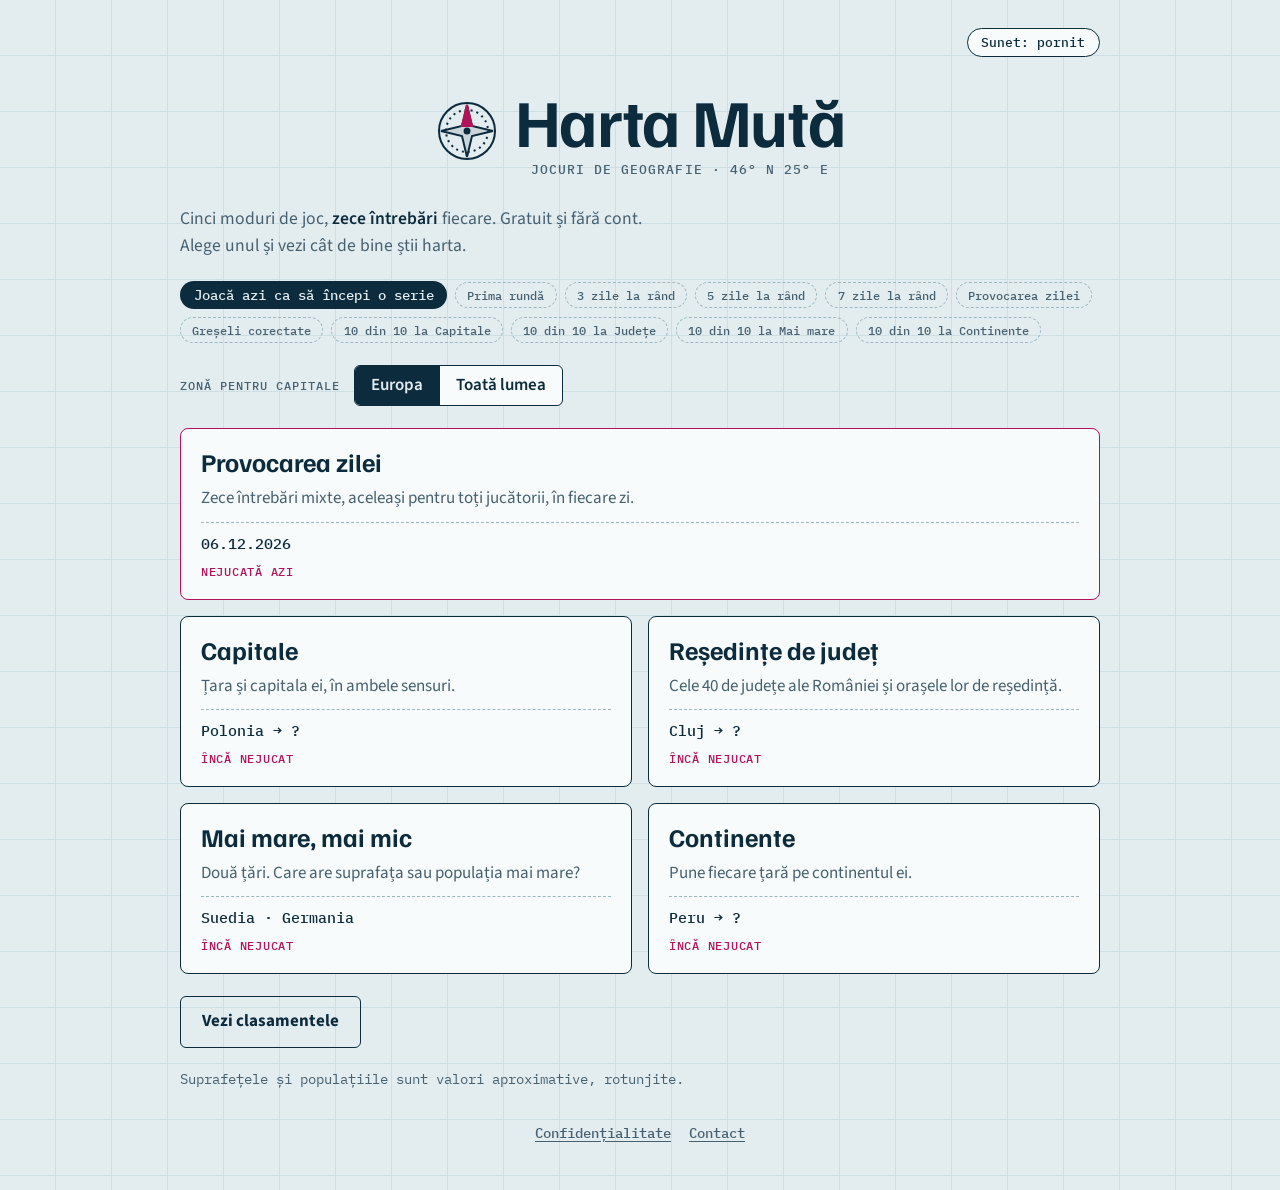
==== commit f5db4073: "Pagini Confidențialitate și Contact, subsol, text fără 'Fără reclame', sloturi AdSense inactive Co-A" ====
--- a/index.html
+++ b/index.html
@@ -252,6 +252,12 @@
   .opt.wrong { animation: shake 0.35s ease; }
   .opt.right { animation: pop 0.3s ease; }
   @media (prefers-reduced-motion: reduce) { .opt.wrong, .opt.right { animation: none; } }
+
+  /* Subsol și loc pentru reclame (inactiv până se completează ADSENSE în script) */
+  .foot { display: flex; gap: 18px; flex-wrap: wrap; justify-content: center; padding-top: 8px; font: 500 0.85rem var(--f-mono); }
+  .foot a { color: var(--ink-soft); text-underline-offset: 3px; }
+  .ad-slot { width: 100%; min-height: 90px; display: grid; gap: 4px; justify-items: stretch; overflow: hidden; }
+  .ad-label { font: 500 0.7rem var(--f-mono); letter-spacing: 0.08em; text-transform: uppercase; color: var(--ink-soft); }
 </style>
 </head>
 <body>
@@ -278,7 +284,7 @@
 
   <!-- ECRAN: alegerea jocului -->
   <main id="home" class="wrap" style="gap:22px">
-    <p class="lead">Cinci moduri de joc, <strong>zece întrebări</strong> fiecare. Fără cont, fără reclame. Alege unul și vezi cât de bine știi harta.</p>
+    <p class="lead">Cinci moduri de joc, <strong>zece întrebări</strong> fiecare. Gratuit și fără cont. Alege unul și vezi cât de bine știi harta.</p>
 
     <div class="strip" id="strip" aria-label="Seria și insignele tale"></div>
 
@@ -295,6 +301,7 @@
     <div class="tiles" id="tiles"></div>
     <div><button class="btn ghost" id="show-boards" type="button" hidden>Vezi clasamentele</button></div>
     <p class="note">Suprafețele și populațiile sunt valori aproximative, rotunjite.</p>
+    <div class="ad-slot" id="ad-home" hidden></div>
   </main>
 
   <!-- ECRAN: jocul -->
@@ -358,7 +365,13 @@
       <button class="btn ghost" id="again" type="button">Încă o rundă</button>
       <button class="btn ghost" id="home-btn" type="button">Alte jocuri</button>
     </div>
+    <div class="ad-slot" id="ad-end" hidden></div>
   </section>
+
+  <footer class="foot">
+    <a href="confidentialitate.html">Confidențialitate</a>
+    <a href="contact.html">Contact</a>
+  </footer>
 </div>
 
 <script>
@@ -370,6 +383,9 @@
   var ENABLED = !!(CONFIG.url && CONFIG.key);
   // Statistici de vizite: pune aici Website ID din Umami Cloud (umami.is). Cât timp e gol, nu se încarcă nimic.
   var UMAMI_ID = '30ee3f56-7ea2-4f81-aedb-c54de5eb17a9';
+  // Reclame (Google AdSense). Lasă gol până ai cont aprobat și mesajul de consimțământ activat
+  // (AdSense -> Privacy & messaging). Completează client (ca-pub-...) și id-ul fiecărei unități de reclamă.
+  var ADSENSE = { client: '', slots: { home: '', end: '' } };
   var ROUNDS = 10;
 
   var CONT = { E: 'Europa', A: 'Asia', F: 'Africa', N: 'America de Nord', S: 'America de Sud', O: 'Oceania' };
@@ -563,6 +579,33 @@
     try { if (window.umami && window.umami.track) window.umami.track(name, data); } catch (e) {}
   }
 
+  // ---------- reclame (inactive cât timp ADSENSE.client e gol) ----------
+  var adsReady = false, adsShown = {};
+  function loadAds() {
+    if (adsReady || !ADSENSE.client) return;
+    adsReady = true;
+    var sc2 = document.createElement('script');
+    sc2.async = true; sc2.crossOrigin = 'anonymous';
+    sc2.src = 'https://pagead2.googlesyndication.com/pagead/js/adsbygoogle.js?client=' + encodeURIComponent(ADSENSE.client);
+    document.head.appendChild(sc2);
+  }
+  // Doar pe pagina de start și pe ecranul de rezultat, niciodată în timpul jocului.
+  function showAd(where) {
+    var slot = ADSENSE.slots[where];
+    var box = $('ad-' + where);
+    if (!ADSENSE.client || !slot || !box || adsShown[where]) return;
+    loadAds();
+    adsShown[where] = true;
+    box.textContent = '';
+    var lab = document.createElement('span'); lab.className = 'ad-label'; lab.textContent = 'Reclamă'; box.appendChild(lab);
+    var ins = document.createElement('ins'); ins.className = 'adsbygoogle'; ins.style.display = 'block';
+    ins.setAttribute('data-ad-client', ADSENSE.client); ins.setAttribute('data-ad-slot', slot);
+    ins.setAttribute('data-ad-format', 'auto'); ins.setAttribute('data-full-width-responsive', 'true');
+    box.appendChild(ins);
+    box.hidden = false;
+    try { (window.adsbygoogle = window.adsbygoogle || []).push({}); } catch (e) {}
+  }
+
   // ---------- sunet ----------
   var muted = store.get('hm-muted') === '1';
   var audio = null;
@@ -939,6 +982,7 @@
     renderStrip();
     $('show-boards').hidden = !ENABLED;
     show('home');
+    showAd('home');
   }
 
   function begin(o) {
@@ -1083,6 +1127,7 @@
     track('final', { joc: S.mode === 'daily' ? 'zilnic' : S.mode === 'repeat' ? 'repetare' : S.id, scor: score });
     sfx(score >= total * 0.6 ? 'win' : 'no');
     show('end');
+    showAd('end');
     setupSubmit(canSubmit);
     var focusEl = $('again').hidden ? $('home-btn') : $('again');
     focusEl.focus();
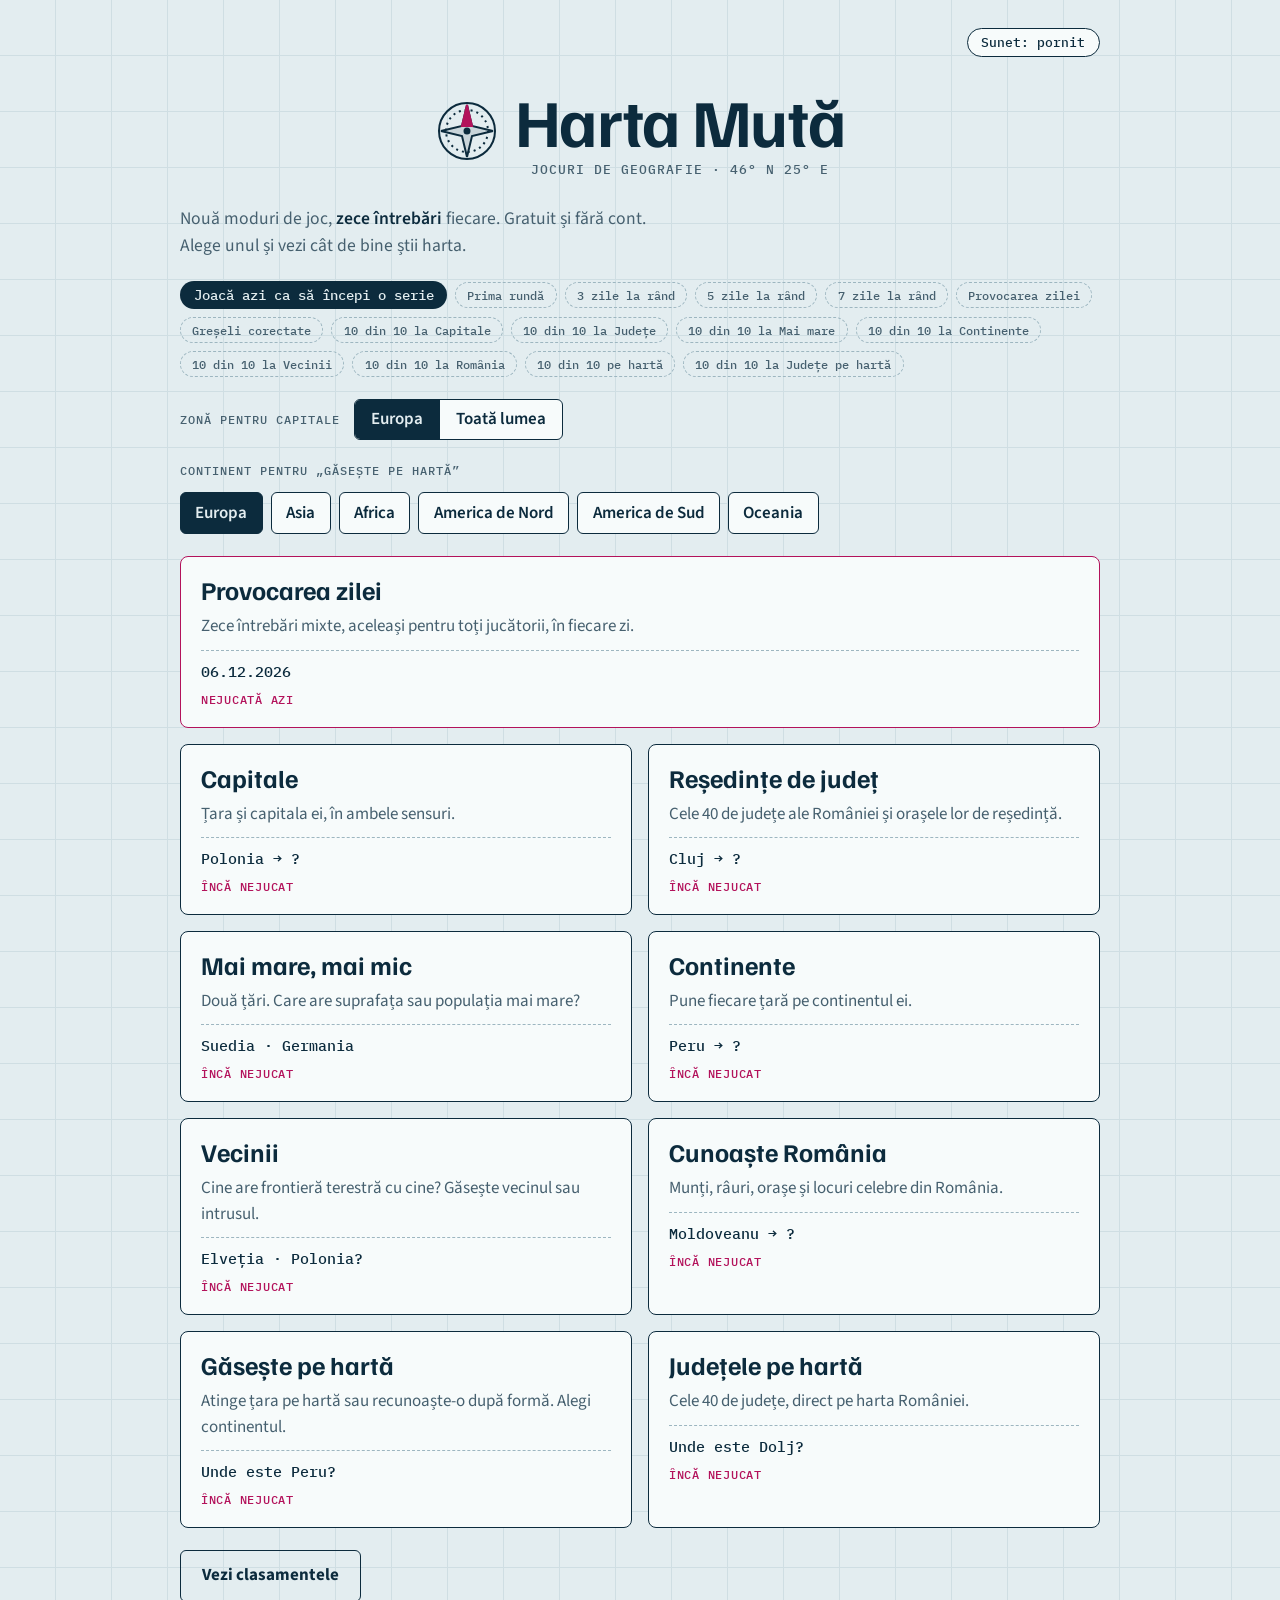
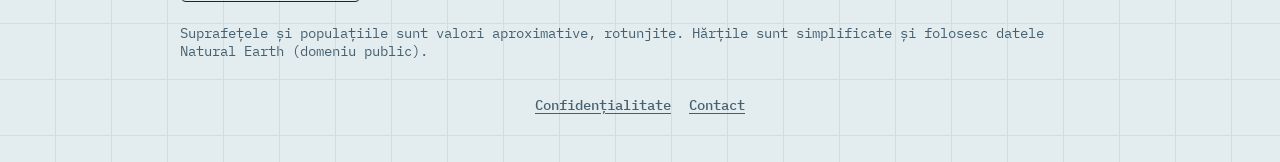
==== commit f736a472: "Mai mult conținut și hărți interactive: 194 de țări, Vecinii, Cunoaște România, Găsește pe hartă, Ju" ====
--- a/index.html
+++ b/index.html
@@ -4,7 +4,7 @@
 <meta charset="utf-8">
 <meta name="viewport" content="width=device-width, initial-scale=1, viewport-fit=cover">
 <title>Harta Mută</title>
-<meta name="description" content="Jocuri de geografie în română: capitale, județele României, continente și provocarea zilei.">
+<meta name="description" content="Jocuri de geografie în română: capitale, vecini, hărți interactive, județele României, continente și provocarea zilei.">
 <link rel="preconnect" href="https://fonts.googleapis.com">
 <link rel="preconnect" href="https://fonts.gstatic.com" crossorigin>
 <link rel="stylesheet" href="https://fonts.googleapis.com/css2?family=Familjen+Grotesk:wght@500;700&family=IBM+Plex+Mono:wght@400;500&family=Source+Sans+3:wght@400;600;700&display=swap">
@@ -27,6 +27,8 @@
     --good-bg: #DDF2E7;
     --bad: #D32F2F;
     --bad-bg: #FDE3E3;
+    --land: #FBFEFE;
+    --land-dim: #C9D9DF;
     --f-display: 'Familjen Grotesk', 'Helvetica Neue', Arial, sans-serif;
     --f-body: 'Source Sans 3', system-ui, -apple-system, 'Segoe UI', sans-serif;
     --f-mono: 'IBM Plex Mono', ui-monospace, Menlo, Consolas, monospace;
@@ -45,6 +47,8 @@
       --good-bg: #12362A;
       --bad: #FF6B6B;
       --bad-bg: #40202A;
+      --land: #234B67;
+      --land-dim: #132E3E;
       color-scheme: dark;
     }
   }
@@ -61,6 +65,8 @@
     --good-bg: #12362A;
     --bad: #FF6B6B;
     --bad-bg: #40202A;
+    --land: #234B67;
+    --land-dim: #132E3E;
     color-scheme: dark;
   }
 
@@ -253,6 +259,24 @@
   .opt.right { animation: pop 0.3s ease; }
   @media (prefers-reduced-motion: reduce) { .opt.wrong, .opt.right { animation: none; } }
 
+  /* Hărți */
+  .prompt.long { font-size: clamp(1.5rem, 4.6vw, 2.2rem); line-height: 1.15; }
+  .mapbox { position: relative; border: 1.5px solid var(--ink); border-radius: 8px; background: var(--sea); overflow: hidden; }
+  .mapbox svg { display: block; width: 100%; height: auto; max-height: 72vh; touch-action: pan-y; cursor: grab; user-select: none; -webkit-user-select: none; }
+  .mapbox svg.zoomed { touch-action: none; }
+  .mtools { position: absolute; top: 8px; right: 8px; display: grid; gap: 6px; }
+  .mbtn { width: 40px; height: 40px; border: 1.5px solid var(--ink); background: var(--paper); border-radius: 6px; font: 700 1.2rem/1 var(--f-body); cursor: pointer; }
+  .mbtn:hover { background: var(--ink); color: var(--sea); }
+  .mp { fill: var(--land); stroke: var(--ink-soft); stroke-width: 0.7px; stroke-linejoin: round; vector-effect: non-scaling-stroke; }
+  .mp.on { cursor: pointer; }
+  .mp.on:hover { fill: color-mix(in srgb, var(--accent) 26%, var(--land)); }
+  .mp.off { fill: var(--land-dim); stroke: var(--rule-strong); pointer-events: none; }
+  .mp.mark { fill: var(--accent); stroke: var(--ink); stroke-width: 1.4px; }
+  .mp.right { fill: var(--good); stroke: var(--ink); stroke-width: 1.4px; }
+  .mp.wrong { fill: var(--bad); stroke: var(--ink); stroke-width: 1.4px; }
+  .mapbox.pick .mp.on, .mapbox.done .mp.on { pointer-events: none; cursor: default; }
+  .mlab { font-family: var(--f-display); font-weight: 700; fill: var(--ink); stroke: var(--paper); paint-order: stroke; stroke-linejoin: round; pointer-events: none; }
+
   /* Subsol și loc pentru reclame (inactiv până se completează ADSENSE în script) */
   .foot { display: flex; gap: 18px; flex-wrap: wrap; justify-content: center; padding-top: 8px; font: 500 0.85rem var(--f-mono); }
   .foot a { color: var(--ink-soft); text-underline-offset: 3px; }
@@ -284,7 +308,7 @@
 
   <!-- ECRAN: alegerea jocului -->
   <main id="home" class="wrap" style="gap:22px">
-    <p class="lead">Cinci moduri de joc, <strong>zece întrebări</strong> fiecare. Gratuit și fără cont. Alege unul și vezi cât de bine știi harta.</p>
+    <p class="lead">Nouă moduri de joc, <strong>zece întrebări</strong> fiecare. Gratuit și fără cont. Alege unul și vezi cât de bine știi harta.</p>
 
     <div class="strip" id="strip" aria-label="Seria și insignele tale"></div>
 
@@ -298,9 +322,14 @@
       </div>
     </div>
 
+    <div class="zone">
+      <span class="zone-label">Continent pentru „Găsește pe hartă”</span>
+      <div class="board-tabs" id="mapzone"></div>
+    </div>
+
     <div class="tiles" id="tiles"></div>
     <div><button class="btn ghost" id="show-boards" type="button" hidden>Vezi clasamentele</button></div>
-    <p class="note">Suprafețele și populațiile sunt valori aproximative, rotunjite.</p>
+    <p class="note">Suprafețele și populațiile sunt valori aproximative, rotunjite. Hărțile sunt simplificate și folosesc datele Natural Earth (domeniu public).</p>
     <div class="ad-slot" id="ad-home" hidden></div>
   </main>
 
@@ -320,6 +349,14 @@
       <h2 class="prompt" id="prompt"></h2>
       <p class="ask" id="ask"></p>
     </div>
+    <div class="mapbox" id="mapbox" hidden>
+      <svg id="map" role="img" aria-label="Harta" viewBox="0 0 1000 520" preserveAspectRatio="xMidYMid meet"></svg>
+      <div class="mtools">
+        <button class="mbtn" id="mz-in" type="button" aria-label="Mărește harta">+</button>
+        <button class="mbtn" id="mz-out" type="button" aria-label="Micșorează harta">−</button>
+        <button class="mbtn" id="mz-reset" type="button" aria-label="Revino la harta întreagă">⟲</button>
+      </div>
+    </div>
     <div class="opts" id="opts"></div>
     <div class="feedback">
       <p class="fb-text" id="fb"></p>
@@ -391,44 +428,208 @@
   var CONT = { E: 'Europa', A: 'Asia', F: 'Africa', N: 'America de Nord', S: 'America de Sud', O: 'Oceania' };
   var CONT_ORDER = ['E', 'A', 'F', 'N', 'S', 'O'];
 
-  // nume, capitală, continent, suprafață (mii km²), populație (mil.), ambiguu între continente
+  // nume, capitală (null = nu apare la Capitale), continent, suprafață (km²), populație (mil.), ambiguu între continente, cod ISO
   var RAW = [
-    ['Albania','Tirana','E',28.7,2.8],['Austria','Viena','E',83.9,9.1],['Belgia','Bruxelles','E',30.7,11.7],
-    ['Bosnia și Herțegovina','Sarajevo','E',51.2,3.2],['Bulgaria','Sofia','E',111,6.4],['Cehia','Praga','E',78.9,10.8],
-    ['Croația','Zagreb','E',56.6,3.9],['Danemarca','Copenhaga','E',43.1,5.9],['Elveția','Berna','E',41.3,8.8],
-    ['Estonia','Tallinn','E',45.3,1.4],['Finlanda','Helsinki','E',338,5.6],['Franța','Paris','E',551,68],
-    ['Germania','Berlin','E',358,84],['Grecia','Atena','E',132,10.4],['Irlanda','Dublin','E',70.3,5.3],
-    ['Islanda','Reykjavík','E',103,0.38],['Italia','Roma','E',301,59],['Letonia','Riga','E',64.6,1.9],
-    ['Lituania','Vilnius','E',65.3,2.8],['Luxemburg','Luxemburg','E',2.6,0.66],['Macedonia de Nord','Skopje','E',25.7,1.8],
-    ['Malta','Valletta','E',0.3,0.54],['Moldova','Chișinău','E',33.8,null],['Muntenegru','Podgorica','E',13.8,0.62],
-    ['Norvegia','Oslo','E',null,5.5],['Olanda','Amsterdam','E',41.5,18],['Polonia','Varșovia','E',313,37],
-    ['Portugalia','Lisabona','E',92.2,10.3],['Regatul Unit','Londra','E',244,68],['România','București','E',238,19],
-    ['Serbia','Belgrad','E',88.4,6.7],['Slovacia','Bratislava','E',49,5.4],['Slovenia','Ljubljana','E',20.3,2.1],
-    ['Spania','Madrid','E',506,48],['Suedia','Stockholm','E',450,10.5],['Ucraina','Kiev','E',604,null],
-    ['Ungaria','Budapesta','E',93,9.6],['Belarus','Minsk','E',207.6,9.2],['Rusia','Moscova','E',17098,144,1],
-    ['Turcia','Ankara','A',784,85,1],
-    ['Afganistan','Kabul','A',652,null],['Arabia Saudită','Riad','A',2150,36],['China','Beijing','A',9597,1410],
-    ['Coreea de Sud','Seul','A',100,51],['Filipine','Manila','A',300,117],['India','New Delhi','A',3287,1430],
-    ['Indonezia','Jakarta','A',1905,278],['Iran','Teheran','A',1648,89],['Irak','Bagdad','A',438,45],
-    ['Japonia','Tokyo','A',378,124],['Kazahstan','Astana','A',2725,20,1],['Mongolia','Ulaanbaatar','A',1564,3.4],
-    ['Nepal','Kathmandu','A',147,30],['Pakistan','Islamabad','A',882,240],['Thailanda','Bangkok','A',513,72],
-    ['Vietnam','Hanoi','A',331,99],['Georgia','Tbilisi','A',69.7,3.7,1],['Armenia','Erevan','A',29.7,null,1],
-    ['Azerbaidjan','Baku','A',86.6,null,1],
-    ['Algeria','Alger','F',2382,46],['Angola','Luanda','F',1247,36],['Egipt','Cairo','F',1010,112],
-    ['Etiopia','Addis Abeba','F',1104,126],['Ghana','Accra','F',239,34],['Kenya','Nairobi','F',580,55],
-    ['Libia','Tripoli','F',1760,7],['Madagascar','Antananarivo','F',587,30],['Maroc','Rabat','F',447,37],
-    ['Nigeria','Abuja','F',924,224],['Senegal','Dakar','F',197,18],['Africa de Sud','Pretoria','F',1221,60],
-    ['Tanzania','Dodoma','F',945,67],['Tunisia','Tunis','F',164,12],
-    ['Canada','Ottawa','N',9985,40],['Cuba','Havana','N',110,11],['Mexic','Ciudad de Mexico','N',1964,128],
-    ['SUA','Washington, D.C.','N',9834,335],
-    ['Argentina','Buenos Aires','S',2780,46],['Brazilia','Brasília','S',8516,216],['Chile','Santiago','S',756,19.5],
-    ['Columbia','Bogotá','S',1142,52],['Ecuador','Quito','S',284,18],['Peru','Lima','S',1285,34],
-    ['Uruguay','Montevideo','S',176,3.4],['Venezuela','Caracas','S',916,28],
-    ['Australia','Canberra','O',7692,26],['Noua Zeelandă','Wellington','O',268,5.2]
+    ["Afganistan","Kabul","A",652230,43.8,0,"AFG"],
+    ["Albania","Tirana","E",28748,2.3,0,"ALB"],
+    ["Algeria","Alger","F",2381741,47.4,0,"DZA"],
+    ["Andorra","Andorra la Vella","E",468,0.08,0,"AND"],
+    ["Angola","Luanda","F",1246700,39,0,"AGO"],
+    ["Antigua și Barbuda","Saint John's","N",442,0.09,0,"ATG"],
+    ["Argentina","Buenos Aires","S",2780400,45.9,0,"ARG"],
+    ["Armenia","Erevan","A",29743,3.1,1,"ARM"],
+    ["Australia","Canberra","O",7692024,27.6,0,"AUS"],
+    ["Austria","Viena","E",83871,9.2,0,"AUT"],
+    ["Azerbaidjan","Baku","A",86600,10.2,1,"AZE"],
+    ["Bahamas","Nassau","N",13943,0.4,0,"BHS"],
+    ["Bahrain","Manama","A",765,1.6,0,"BHR"],
+    ["Bangladesh","Dhaka","A",147570,175.7,0,"BGD"],
+    ["Barbados","Bridgetown","N",430,0.28,0,"BRB"],
+    ["Belarus","Minsk","E",207600,9.1,0,"BLR"],
+    ["Belgia","Bruxelles","E",30528,11.9,0,"BEL"],
+    ["Belize","Belmopan","N",22966,0.42,0,"BLZ"],
+    ["Benin",null,"F",112622,14.8,0,"BEN"],
+    ["Bhutan","Thimphu","A",38394,0.8,0,"BTN"],
+    ["Bolivia",null,"S",1098581,12.6,0,"BOL"],
+    ["Bosnia și Herțegovina","Sarajevo","E",51209,3.1,0,"BIH"],
+    ["Botswana","Gaborone","F",582000,2.6,0,"BWA"],
+    ["Brazilia","Brasília","S",8515767,212.8,0,"BRA"],
+    ["Brunei","Bandar Seri Begawan","A",5765,0.47,0,"BRN"],
+    ["Bulgaria","Sofia","E",110879,6.4,0,"BGR"],
+    ["Burkina Faso","Ouagadougou","F",272967,24.1,0,"BFA"],
+    ["Burundi",null,"F",27834,14.4,0,"BDI"],
+    ["Cambodgia","Phnom Penh","A",181035,17.8,0,"KHM"],
+    ["Camerun","Yaoundé","F",475442,29.9,0,"CMR"],
+    ["Canada","Ottawa","N",9984670,41.7,0,"CAN"],
+    ["Capul Verde","Praia","F",4033,0.53,0,"CPV"],
+    ["Republica Centrafricană","Bangui","F",622984,5.5,0,"CAF"],
+    ["Ciad","N'Djamena","F",1284000,21,0,"TCD"],
+    ["Chile","Santiago","S",756102,19.9,0,"CHL"],
+    ["China","Beijing","A",9706961,1406.6,0,"CHN"],
+    ["Columbia","Bogotá","S",1141748,53.4,0,"COL"],
+    ["Comore","Moroni","F",1862,0.88,0,"COM"],
+    ["Costa Rica","San José","N",51100,5.2,0,"CRI"],
+    ["Croația","Zagreb","E",56594,3.9,0,"HRV"],
+    ["Cuba","Havana","N",109884,10.9,0,"CUB"],
+    ["Cipru","Nicosia","E",9251,1.4,1,"CYP"],
+    ["Cehia","Praga","E",78865,10.9,0,"CZE"],
+    ["Danemarca","Copenhaga","E",43094,6,0,"DNK"],
+    ["Djibouti","Djibouti","F",23200,1.2,0,"DJI"],
+    ["Dominica","Roseau","N",751,0.07,0,"DMA"],
+    ["Republica Dominicană","Santo Domingo","N",48671,11.5,0,"DOM"],
+    ["R.D. Congo","Kinshasa","F",2344858,112.8,0,"COD"],
+    ["Ecuador","Quito","S",276841,18.3,0,"ECU"],
+    ["Egipt","Cairo","F",1002450,118.4,0,"EGY"],
+    ["El Salvador","San Salvador","N",21041,6.4,0,"SLV"],
+    ["Guineea Ecuatorială","Malabo","F",28051,1.9,0,"GNQ"],
+    ["Eritreea","Asmara","F",117600,3.6,0,"ERI"],
+    ["Estonia","Tallinn","E",45227,1.4,0,"EST"],
+    ["Eswatini",null,"F",17364,1.3,0,"SWZ"],
+    ["Etiopia","Addis Abeba","F",1104300,135.5,0,"ETH"],
+    ["Fiji","Suva","O",18272,0.93,0,"FJI"],
+    ["Finlanda","Helsinki","E",338424,5.6,0,"FIN"],
+    ["Franța","Paris","E",551695,68.7,0,"FRA"],
+    ["Gabon","Libreville","F",267668,2.6,0,"GAB"],
+    ["Gambia","Banjul","F",10689,2.8,0,"GMB"],
+    ["Georgia","Tbilisi","A",69700,3.9,1,"GEO"],
+    ["Germania","Berlin","E",357114,83.5,0,"DEU"],
+    ["Ghana","Accra","F",238533,35.1,0,"GHA"],
+    ["Grecia","Atena","E",131990,10.4,0,"GRC"],
+    ["Grenada","Saint George's","N",344,0.12,0,"GRD"],
+    ["Guatemala","Ciudad de Guatemala","N",108889,18.7,0,"GTM"],
+    ["Guineea","Conakry","F",245857,15.1,0,"GIN"],
+    ["Guineea-Bissau","Bissau","F",36125,2.2,0,"GNB"],
+    ["Guyana","Georgetown","S",214969,0.84,0,"GUY"],
+    ["Haiti","Port-au-Prince","N",27750,11.9,0,"HTI"],
+    ["Honduras","Tegucigalpa","N",112492,11,0,"HND"],
+    ["Ungaria","Budapesta","E",93028,9.5,0,"HUN"],
+    ["Islanda","Reykjavík","E",103000,0.39,0,"ISL"],
+    ["India","New Delhi","A",3287590,1463.9,0,"IND"],
+    ["Indonezia","Jakarta","A",1904569,285.7,0,"IDN"],
+    ["Iran","Teheran","A",1648195,92.4,0,"IRN"],
+    ["Irak","Bagdad","A",438317,47,0,"IRQ"],
+    ["Irlanda","Dublin","E",70273,5.5,0,"IRL"],
+    ["Israel",null,"A",20770,10.1,0,"ISR"],
+    ["Italia","Roma","E",301336,58.9,0,"ITA"],
+    ["Coasta de Fildeș",null,"F",322463,32.7,0,"CIV"],
+    ["Jamaica","Kingston","N",10991,2.8,0,"JAM"],
+    ["Japonia","Tokyo","A",377930,123.4,0,"JPN"],
+    ["Iordania","Amman","A",89342,11.5,0,"JOR"],
+    ["Kazahstan","Astana","A",2724900,20.8,1,"KAZ"],
+    ["Kenya","Nairobi","F",580367,57.5,0,"KEN"],
+    ["Kiribati",null,"O",811,0.14,0,"KIR"],
+    ["Kuweit","Kuweit","A",17818,4.9,0,"KWT"],
+    ["Kârgâzstan","Bișkek","A",199951,7.3,0,"KGZ"],
+    ["Laos","Vientiane","A",236800,7.9,0,"LAO"],
+    ["Letonia","Riga","E",64559,1.8,0,"LVA"],
+    ["Liban","Beirut","A",10452,5.8,0,"LBN"],
+    ["Lesotho","Maseru","F",30355,2.4,0,"LSO"],
+    ["Liberia","Monrovia","F",111369,5.7,0,"LBR"],
+    ["Libia","Tripoli","F",1759540,7.5,0,"LBY"],
+    ["Liechtenstein","Vaduz","E",160,0.04,0,"LIE"],
+    ["Lituania","Vilnius","E",65300,2.9,0,"LTU"],
+    ["Luxemburg","Luxemburg","E",2586,0.69,0,"LUX"],
+    ["Madagascar","Antananarivo","F",587041,32.7,0,"MDG"],
+    ["Malawi","Lilongwe","F",118484,22.2,0,"MWI"],
+    ["Malaysia","Kuala Lumpur","A",330803,36,0,"MYS"],
+    ["Maldive","Malé","A",300,0.53,0,"MDV"],
+    ["Mali","Bamako","F",1240192,25.2,0,"MLI"],
+    ["Malta","Valletta","E",316,0.58,0,"MLT"],
+    ["Insulele Marshall","Majuro","O",181,0.04,0,"MHL"],
+    ["Mauritania","Nouakchott","F",1030700,5.3,0,"MRT"],
+    ["Mauritius","Port Louis","F",2040,1.2,0,"MUS"],
+    ["Mexic","Ciudad de Mexico","N",1964375,131.9,0,"MEX"],
+    ["Micronezia","Palikir","O",702,0.11,0,"FSM"],
+    ["Republica Moldova","Chișinău","E",33846,2.4,0,"MDA"],
+    ["Monaco","Monaco","E",2,0.04,0,"MCO"],
+    ["Mongolia","Ulan Bator","A",1564110,3.6,0,"MNG"],
+    ["Muntenegru","Podgorica","E",13812,0.62,0,"MNE"],
+    ["Maroc","Rabat","F",446550,38.4,0,"MAR"],
+    ["Mozambic","Maputo","F",801590,35.6,0,"MOZ"],
+    ["Myanmar","Naypyidaw","A",676578,54.9,0,"MMR"],
+    ["Namibia","Windhoek","F",825615,3.1,0,"NAM"],
+    ["Nauru",null,"O",21,0.01,0,"NRU"],
+    ["Nepal","Kathmandu","A",147181,29.6,0,"NPL"],
+    ["Olanda","Amsterdam","E",41850,18.1,0,"NLD"],
+    ["Noua Zeelandă","Wellington","O",270467,5.3,0,"NZL"],
+    ["Nicaragua","Managua","N",130373,7,0,"NIC"],
+    ["Niger","Niamey","F",1267000,27.9,0,"NER"],
+    ["Nigeria","Abuja","F",923768,237.5,0,"NGA"],
+    ["Coreea de Nord","Phenian","A",120538,26.6,0,"PRK"],
+    ["Macedonia de Nord","Skopje","E",25713,1.8,0,"MKD"],
+    ["Norvegia","Oslo","E",323802,5.6,0,"NOR"],
+    ["Oman","Muscat","A",309500,5.5,0,"OMN"],
+    ["Pakistan","Islamabad","A",881912,255.2,0,"PAK"],
+    ["Palau","Ngerulmud","O",459,0.02,0,"PLW"],
+    ["Panama","Panama","N",75417,4.6,0,"PAN"],
+    ["Papua-Noua Guinee","Port Moresby","O",462840,10.8,0,"PNG"],
+    ["Paraguay","Asunción","S",406752,7,0,"PRY"],
+    ["Peru","Lima","S",1285216,34.6,0,"PER"],
+    ["Filipine","Manila","A",342353,116.8,0,"PHL"],
+    ["Polonia","Varșovia","E",312679,36.4,0,"POL"],
+    ["Portugalia","Lisabona","E",92090,10.8,0,"PRT"],
+    ["Qatar","Doha","A",11586,3,0,"QAT"],
+    ["Republica Congo","Brazzaville","F",342000,6.5,0,"COG"],
+    ["România","București","E",238391,19,0,"ROU"],
+    ["Rusia","Moscova","E",17098242,143.5,1,"RUS"],
+    ["Rwanda","Kigali","F",26338,14.6,0,"RWA"],
+    ["Saint Kitts și Nevis","Basseterre","N",261,0.05,0,"KNA"],
+    ["Sfânta Lucia","Castries","N",616,0.18,0,"LCA"],
+    ["Saint Vincent și Grenadinele","Kingstown","N",389,0.1,0,"VCT"],
+    ["Samoa","Apia","O",2842,0.22,0,"WSM"],
+    ["San Marino","San Marino","E",61,0.03,0,"SMR"],
+    ["Sao Tome și Principe","São Tomé","F",964,0.24,0,"STP"],
+    ["Arabia Saudită","Riad","A",2149690,37,0,"SAU"],
+    ["Senegal","Dakar","F",196722,18.9,0,"SEN"],
+    ["Serbia","Belgrad","E",88361,6.5,0,"SRB"],
+    ["Seychelles","Victoria","F",452,0.12,0,"SYC"],
+    ["Sierra Leone","Freetown","F",71740,8.8,0,"SLE"],
+    ["Singapore","Singapore","A",710,6.1,0,"SGP"],
+    ["Slovacia","Bratislava","E",49037,5.4,0,"SVK"],
+    ["Slovenia","Ljubljana","E",20273,2.1,0,"SVN"],
+    ["Insulele Solomon","Honiara","O",28896,0.84,0,"SLB"],
+    ["Somalia","Mogadiscio","F",637657,19.7,0,"SOM"],
+    ["Africa de Sud","Pretoria","F",1221037,64.7,0,"ZAF"],
+    ["Coreea de Sud","Seul","A",100210,51.7,0,"KOR"],
+    ["Sudanul de Sud","Juba","F",619745,12.2,0,"SSD"],
+    ["Spania","Madrid","E",505992,49.4,0,"ESP"],
+    ["Sri Lanka",null,"A",65610,21.8,0,"LKA"],
+    ["Sudan","Khartum","F",1886068,51.7,0,"SDN"],
+    ["Suriname","Paramaribo","S",163820,0.64,0,"SUR"],
+    ["Suedia","Stockholm","E",450295,10.6,0,"SWE"],
+    ["Elveția","Berna","E",41284,9.1,0,"CHE"],
+    ["Siria","Damasc","A",185180,25.6,0,"SYR"],
+    ["Tadjikistan","Dușanbe","A",143100,10.8,0,"TJK"],
+    ["Tanzania","Dodoma","F",945087,70.5,0,"TZA"],
+    ["Thailanda","Bangkok","A",513120,71.6,0,"THA"],
+    ["Timorul de Est","Dili","A",14874,1.4,0,"TLS"],
+    ["Togo","Lomé","F",56785,8.6,0,"TGO"],
+    ["Tonga","Nuku'alofa","O",747,0.1,0,"TON"],
+    ["Trinidad și Tobago","Port of Spain","N",5130,1.4,0,"TTO"],
+    ["Tunisia","Tunis","F",163610,12.3,0,"TUN"],
+    ["Turcia","Ankara","A",783562,85.9,1,"TUR"],
+    ["Turkmenistan","Așgabat","A",488100,7.6,0,"TKM"],
+    ["Tuvalu","Funafuti","O",26,0.01,0,"TUV"],
+    ["Uganda","Kampala","F",241550,51.4,0,"UGA"],
+    ["Ucraina","Kiev","E",603500,39,0,"UKR"],
+    ["Emiratele Arabe Unite","Abu Dhabi","A",83600,11.5,0,"ARE"],
+    ["Regatul Unit","Londra","E",242900,69.5,0,"GBR"],
+    ["SUA","Washington, D.C.","N",9372610,341.8,0,"USA"],
+    ["Uruguay","Montevideo","S",181034,3.4,0,"URY"],
+    ["Uzbekistan","Tașkent","A",447400,37.1,0,"UZB"],
+    ["Vanuatu","Port Vila","O",12189,0.34,0,"VUT"],
+    ["Vatican",null,"E",0,null,0,"VAT"],
+    ["Venezuela","Caracas","S",916445,28.5,0,"VEN"],
+    ["Vietnam","Hanoi","A",331212,101.6,0,"VNM"],
+    ["Yemen",null,"A",527968,41.8,0,"YEM"],
+    ["Zambia","Lusaka","F",752612,21.9,0,"ZMB"],
+    ["Zimbabwe","Harare","F",390757,17,0,"ZWE"]
   ];
   var COUNTRIES = RAW.map(function (r) {
-    return { n: r[0], c: r[1], k: r[2], a: r[3], p: r[4], amb: !!r[5] };
+    return { n: r[0], c: r[1], k: r[2], a: r[3], p: r[4], amb: !!r[5], cca: r[6] };
   });
+  // frontiere terestre: cod țară → coduri ale vecinilor
+  var BORDERS = {"AFG":["IRN","PAK","TKM","UZB","TJK","CHN"],"ALB":["MNE","GRC","MKD"],"DZA":["TUN","LBY","NER","MRT","MLI","MAR"],"AND":["FRA","ESP"],"AGO":["COG","COD","ZMB","NAM"],"ATG":[],"ARG":["BOL","BRA","CHL","PRY","URY"],"ARM":["AZE","GEO","IRN","TUR"],"AUS":[],"AUT":["CZE","DEU","HUN","ITA","LIE","SVK","SVN","CHE"],"AZE":["ARM","GEO","IRN","RUS","TUR"],"BHS":[],"BHR":[],"BGD":["MMR","IND"],"BRB":[],"BLR":["LVA","LTU","POL","RUS","UKR"],"BEL":["FRA","DEU","LUX","NLD"],"BLZ":["GTM","MEX"],"BEN":["BFA","NER","NGA","TGO"],"BTN":["CHN","IND"],"BOL":["ARG","BRA","CHL","PRY","PER"],"BIH":["HRV","MNE","SRB"],"BWA":["NAM","ZAF","ZMB","ZWE"],"BRA":["ARG","BOL","COL","GUY","PRY","PER","SUR","URY","VEN"],"BRN":["MYS"],"BGR":["GRC","MKD","ROU","SRB","TUR"],"BFA":["BEN","CIV","GHA","MLI","NER","TGO"],"BDI":["COD","RWA","TZA"],"KHM":["LAO","THA","VNM"],"CMR":["CAF","TCD","COG","GNQ","GAB","NGA"],"CAN":["USA"],"CPV":[],"CAF":["CMR","TCD","COD","COG","SSD","SDN"],"TCD":["CMR","CAF","LBY","NER","NGA","SDN"],"CHL":["ARG","BOL","PER"],"CHN":["AFG","BTN","MMR","IND","KAZ","NPL","PRK","KGZ","LAO","MNG","PAK","RUS","TJK","VNM"],"COL":["BRA","ECU","PAN","PER","VEN"],"COM":[],"CRI":["NIC","PAN"],"HRV":["BIH","HUN","MNE","SRB","SVN"],"CUB":[],"CYP":[],"CZE":["AUT","DEU","POL","SVK"],"DNK":["DEU"],"DJI":["ERI","ETH","SOM"],"DMA":[],"DOM":["HTI"],"COD":["AGO","BDI","CAF","COG","RWA","SSD","TZA","UGA","ZMB"],"ECU":["COL","PER"],"EGY":["ISR","LBY","SDN"],"SLV":["GTM","HND"],"GNQ":["CMR","GAB"],"ERI":["DJI","ETH","SDN"],"EST":["LVA","RUS"],"SWZ":["MOZ","ZAF"],"ETH":["DJI","ERI","KEN","SOM","SSD","SDN"],"FJI":[],"FIN":["NOR","SWE","RUS"],"FRA":["AND","BEL","DEU","ITA","LUX","MCO","ESP","CHE"],"GAB":["CMR","COG","GNQ"],"GMB":["SEN"],"GEO":["ARM","AZE","RUS","TUR"],"DEU":["AUT","BEL","CZE","DNK","FRA","LUX","NLD","POL","CHE"],"GHA":["BFA","CIV","TGO"],"GRC":["ALB","BGR","TUR","MKD"],"GRD":[],"GTM":["BLZ","SLV","HND","MEX"],"GIN":["CIV","GNB","LBR","MLI","SEN","SLE"],"GNB":["GIN","SEN"],"GUY":["BRA","SUR","VEN"],"HTI":["DOM"],"HND":["GTM","SLV","NIC"],"HUN":["AUT","HRV","ROU","SRB","SVK","SVN","UKR"],"ISL":[],"IND":["BGD","BTN","MMR","CHN","NPL","PAK"],"IDN":["TLS","MYS","PNG"],"IRN":["AFG","ARM","AZE","IRQ","PAK","TUR","TKM"],"IRQ":["IRN","JOR","KWT","SAU","SYR","TUR"],"IRL":["GBR"],"ISR":["EGY","JOR","LBN","SYR"],"ITA":["AUT","FRA","SMR","SVN","CHE","VAT"],"CIV":["BFA","GHA","GIN","LBR","MLI"],"JAM":[],"JPN":[],"JOR":["IRQ","ISR","SAU","SYR"],"KAZ":["CHN","KGZ","RUS","TKM","UZB"],"KEN":["ETH","SOM","SSD","TZA","UGA"],"KIR":[],"KWT":["IRQ","SAU"],"KGZ":["CHN","KAZ","TJK","UZB"],"LAO":["MMR","KHM","CHN","THA","VNM"],"LVA":["BLR","EST","LTU","RUS"],"LBN":["ISR","SYR"],"LSO":["ZAF"],"LBR":["GIN","CIV","SLE"],"LBY":["DZA","TCD","EGY","NER","SDN","TUN"],"LIE":["AUT","CHE"],"LTU":["BLR","LVA","POL","RUS"],"LUX":["BEL","FRA","DEU"],"MDG":[],"MWI":["MOZ","TZA","ZMB"],"MYS":["BRN","IDN","THA"],"MDV":[],"MLI":["DZA","BFA","GIN","CIV","MRT","NER","SEN"],"MLT":[],"MHL":[],"MRT":["DZA","MLI","SEN"],"MUS":[],"MEX":["BLZ","GTM","USA"],"FSM":[],"MDA":["ROU","UKR"],"MCO":["FRA"],"MNG":["CHN","RUS"],"MNE":["ALB","BIH","HRV","SRB"],"MAR":["DZA"],"MOZ":["MWI","ZAF","SWZ","TZA","ZMB","ZWE"],"MMR":["BGD","CHN","IND","LAO","THA"],"NAM":["AGO","BWA","ZAF","ZMB"],"NRU":[],"NPL":["CHN","IND"],"NLD":["BEL","DEU"],"NZL":[],"NIC":["CRI","HND"],"NER":["DZA","BEN","BFA","TCD","LBY","MLI","NGA"],"NGA":["BEN","CMR","TCD","NER"],"PRK":["CHN","KOR","RUS"],"MKD":["ALB","BGR","GRC","SRB"],"NOR":["FIN","SWE","RUS"],"OMN":["SAU","ARE","YEM"],"PAK":["AFG","CHN","IND","IRN"],"PLW":[],"PAN":["COL","CRI"],"PNG":["IDN"],"PRY":["ARG","BOL","BRA"],"PER":["BOL","BRA","CHL","COL","ECU"],"PHL":[],"POL":["BLR","CZE","DEU","LTU","RUS","SVK","UKR"],"PRT":["ESP"],"QAT":["SAU"],"COG":["AGO","CMR","CAF","COD","GAB"],"ROU":["BGR","HUN","MDA","SRB","UKR"],"RUS":["AZE","BLR","CHN","EST","FIN","GEO","KAZ","PRK","LVA","LTU","MNG","NOR","POL","UKR"],"RWA":["BDI","COD","TZA","UGA"],"KNA":[],"LCA":[],"VCT":[],"WSM":[],"SMR":["ITA"],"STP":[],"SAU":["IRQ","JOR","KWT","OMN","QAT","ARE","YEM"],"SEN":["GMB","GIN","GNB","MLI","MRT"],"SRB":["BIH","BGR","HRV","HUN","MKD","MNE","ROU"],"SYC":[],"SLE":["GIN","LBR"],"SGP":[],"SVK":["AUT","CZE","HUN","POL","UKR"],"SVN":["AUT","HRV","ITA","HUN"],"SLB":[],"SOM":["DJI","ETH","KEN"],"ZAF":["BWA","LSO","MOZ","NAM","SWZ","ZWE"],"KOR":["PRK"],"SSD":["CAF","COD","ETH","KEN","SDN","UGA"],"ESP":["AND","FRA","PRT"],"LKA":["IND"],"SDN":["CAF","TCD","EGY","ERI","ETH","LBY","SSD"],"SUR":["BRA","GUY"],"SWE":["FIN","NOR"],"CHE":["AUT","FRA","ITA","LIE","DEU"],"SYR":["IRQ","ISR","JOR","LBN","TUR"],"TJK":["AFG","CHN","KGZ","UZB"],"TZA":["BDI","COD","KEN","MWI","MOZ","RWA","UGA","ZMB"],"THA":["MMR","KHM","LAO","MYS"],"TLS":["IDN"],"TGO":["BEN","BFA","GHA"],"TON":[],"TTO":[],"TUN":["DZA","LBY"],"TUR":["ARM","AZE","BGR","GEO","GRC","IRN","IRQ","SYR"],"TKM":["AFG","IRN","KAZ","UZB"],"TUV":[],"UGA":["COD","KEN","RWA","SSD","TZA"],"UKR":["BLR","HUN","MDA","POL","ROU","RUS","SVK"],"ARE":["OMN","SAU"],"GBR":["IRL"],"USA":["CAN","MEX"],"URY":["ARG","BRA"],"UZB":["AFG","KAZ","KGZ","TJK","TKM"],"VUT":[],"VAT":["ITA"],"VEN":["BRA","COL","GUY"],"VNM":["KHM","CHN","LAO"],"YEM":["OMN","SAU"],"ZMB":["AGO","BWA","COD","MWI","MOZ","NAM","TZA","ZWE"],"ZWE":["BWA","MOZ","ZAF","ZMB"]};
 
   var COUNTIES = [
     ['Alba','Alba Iulia'],['Arad','Arad'],['Argeș','Pitești'],['Bacău','Bacău'],['Bihor','Oradea'],
@@ -494,7 +695,49 @@
     'Etiopia': 'Etiopia folosește un calendar cu 13 luni.',
     'Senegal': 'Dakar se află lângă cel mai vestic punct al Africii continentale.',
     'Tunisia': 'Ruinele Cartaginei se află lângă Tunis.',
-    'Pakistan': 'Islamabad a fost construit în anii 1960 ca nouă capitală.'
+    'Pakistan': 'Islamabad a fost construit în anii 1960 ca nouă capitală.',
+    'India': 'India este cea mai populată țară din lume.',
+    'Vatican': 'Vaticanul este cel mai mic stat din lume, cu mai puțin de 1 km².',
+    'Monaco': 'Monaco este al doilea cel mai mic stat din lume, după Vatican.',
+    'Nauru': 'Nauru este una dintre cele mai mici țări din lume.',
+    'Argentina': 'Aconcagua, cel mai înalt vârf din America de Sud, se află în Argentina.',
+    'Peru': 'Cetatea incașă Machu Picchu se află în Peru.',
+    'Zambia': 'Cascada Victoria se află la granița dintre Zambia și Zimbabwe.',
+    'Zimbabwe': 'Cascada Victoria se află la granița dintre Zimbabwe și Zambia.',
+    'Sudan': 'Khartoum se află la întâlnirea dintre Nilul Alb și Nilul Albastru.',
+    'Sudanul de Sud': 'Sudanul de Sud a devenit independent în 2011 și este cel mai nou stat membru ONU.',
+    'Panama': 'Canalul Panama leagă Oceanul Atlantic de Oceanul Pacific.',
+    'Costa Rica': 'Costa Rica nu mai are armată din 1948.',
+    'Finlanda': 'Finlanda are peste 180.000 de lacuri.',
+    'Laos': 'Laos este singura țară din Asia de Sud-Est fără ieșire la mare.',
+    'Turkmenistan': 'În Turkmenistan arde de zeci de ani craterul de gaz Darvaza.',
+    'Iordania': 'Orașul antic Petra, din Iordania, este săpat în stâncă.',
+    'Emiratele Arabe Unite': 'Burj Khalifa din Dubai este cea mai înaltă clădire din lume.',
+    'Mali': 'Orașul Timbuktu se află în Mali.',
+    'Singapore': 'Singapore este în același timp oraș și stat.',
+    'Maldive': 'Maldivele au cel mai jos punct culminant dintre toate țările lumii.',
+    'Bhutan': 'Bhutan măsoară progresul și prin „fericirea națională brută”.',
+    'Bolivia': 'Bolivia are două capitale: La Paz și Sucre.',
+    'Bangladesh': 'Bangladesh este una dintre cele mai dens populate țări din lume.',
+    'Kiribati': 'Kiribati este singura țară care se întinde în toate cele patru emisfere.',
+    'Liechtenstein': 'Liechtenstein este una dintre cele două țări din lume înconjurate doar de state fără ieșire la mare.',
+    'Uzbekistan': 'Uzbekistan este una dintre cele două țări din lume „dublu fără ieșire la mare”.',
+    'Lesotho': 'Lesotho este înconjurat în întregime de Africa de Sud.',
+    'San Marino': 'San Marino se consideră cea mai veche republică încă existentă.',
+    'Luxemburg': 'Luxemburg este singurul mare ducat suveran din lume.',
+    'Papua-Noua Guinee': 'În Papua-Noua Guinee se vorbesc peste 800 de limbi.',
+    'R.D. Congo': 'R.D. Congo este cea mai mare țară din Africa Subsahariană.',
+    'Cambodgia': 'Angkor Wat, din Cambodgia, este cel mai mare monument religios din lume.',
+    'Myanmar': 'Capitala Naypyidaw a înlocuit Yangonul în 2006.',
+    'Qatar': 'Qatar a găzduit Campionatul Mondial de fotbal din 2022.',
+    'Uruguay': 'Uruguay a găzduit și a câștigat primul Campionat Mondial de fotbal, în 1930.',
+    'Cuba': 'Cuba este cea mai mare insulă din Caraibe.',
+    'Cipru': 'Nicosia este o capitală împărțită în două.',
+    'Botswana': 'Delta Okavango, una dintre marile delte interioare ale lumii, se află în Botswana.',
+    'Namibia': 'Țara își ia numele de la deșertul Namib, unul dintre cele mai vechi din lume.',
+    'Rwanda': 'Rwanda este numită „țara celor o mie de dealuri”.',
+    'Uganda': 'Lacul Victoria, cel mai mare lac din Africa, e împărțit între Uganda, Kenya și Tanzania.',
+    'Samoa': 'Samoa a sărit o zi din calendar în 2011, când a trecut de partea cealaltă a liniei de dată.'
   };
   var FACTS_J = {
     'Bacău': 'Râul Bistrița străbate județul Bacău.',
@@ -565,7 +808,7 @@
     d.setUTCDate(d.getUTCDate() - 1);
     return d.toISOString().slice(0, 10);
   }
-  function fmtArea(thousands) { return Math.round(thousands * 1000).toLocaleString('ro-RO') + ' km²'; }
+  function fmtArea(km2) { return Math.round(km2).toLocaleString('ro-RO') + ' km²'; }
   function fmtPop(m) { return m.toLocaleString('ro-RO', { maximumFractionDigits: 2 }) + ' mil. locuitori'; }
 
   // ---------- statistici (Umami, opțional) ----------
@@ -678,10 +921,13 @@
   }
   function buildCompara() {
     var rounds = [], used = {}, guard = 0;
-    while (rounds.length < ROUNDS && guard++ < 800) {
+    while (rounds.length < ROUNDS && guard++ < 1500) {
       var f = rng() < 0.5 ? 'a' : 'p';
-      var pool = COUNTRIES.filter(function (x) { return x[f] != null; });
-      var two = shuffle(pool).slice(0, 2), x = two[0], y = two[1];
+      var pool = COUNTRIES.filter(function (z) { return f === 'a' ? z.a >= 300 : (z.p != null && z.p >= 0.05); });
+      var x = pool[Math.floor(rng() * pool.length)];
+      var same = pool.filter(function (z) { return z !== x && z.k === x.k; });
+      var y = (rng() < 0.7 && same.length) ? same[Math.floor(rng() * same.length)] : pool[Math.floor(rng() * pool.length)];
+      if (y === x) continue;
       var hi = Math.max(x[f], y[f]), lo = Math.min(x[f], y[f]);
       if (hi / lo < 1.3) continue;
       var key = [x.n, y.n].sort().join('|') + f;
@@ -727,7 +973,7 @@
     } finally { rng = prev; }
   }
   function reshuffleRound(r) {
-    if (r.layout === 'six') return r;
+    if (r.layout === 'six' || !r.options) return r;
     var correct = r.options[r.correct];
     var opts = shuffle(r.options);
     var copy = {};
@@ -736,17 +982,372 @@
     return copy;
   }
 
+  // ---------- vecini ----------
+  var BYC = {};
+  COUNTRIES.forEach(function (x) { BYC[x.cca] = x; });
+  function nameList(codes) { return codes.map(function (c) { return BYC[c].n; }); }
+  function buildVecini() {
+    var pool = COUNTRIES.filter(function (x) { var n = (BORDERS[x.cca] || []).length; return n >= 2 && n <= 10; });
+    return shuffle(pool).slice(0, ROUNDS).map(function (x) {
+      var nb = BORDERS[x.cca];
+      var non = COUNTRIES.filter(function (y) { return y !== x && nb.indexOf(y.cca) === -1; });
+      var near = shuffle(non.filter(function (y) { return y.k === x.k; }));
+      var far = shuffle(non.filter(function (y) { return y.k !== x.k; }));
+      var pickNon = function (n) { return near.concat(far).slice(0, n); };
+      var list = nameList(nb).join(', ');
+      var opts, correct, ask, reveal, short;
+      if (nb.length >= 3 && rng() < 0.4) {
+        var odd = pickNon(1)[0];
+        opts = shuffle(shuffle(nb).slice(0, 3).map(function (c) { return BYC[c]; }).concat([odd]));
+        correct = opts.indexOf(odd);
+        ask = 'Care dintre aceste țări NU are frontieră terestră cu ea?';
+        reveal = odd.n + ' nu se învecinează cu ' + x.n + '. Vecinii ei: ' + list + '.';
+        short = x.n + ' → fără frontieră cu ' + odd.n;
+      } else {
+        var yes = BYC[nb[Math.floor(rng() * nb.length)]];
+        opts = shuffle([yes].concat(pickNon(3)));
+        correct = opts.indexOf(yes);
+        ask = 'Care dintre aceste țări are frontieră terestră cu ea?';
+        reveal = x.n + ' se învecinează cu: ' + list + '.';
+        short = x.n + ' → ' + yes.n;
+      }
+      return {
+        kicker: 'Vecinii', prompt: x.n, ask: ask,
+        options: opts.map(function (o) { return { label: o.n }; }), correct: correct,
+        reveal: reveal, short: short, fact: FACTS_C[x.n]
+      };
+    });
+  }
+
+  // ---------- Cunoaște România ----------
+  // [întrebare, răspuns corect, 3 răspunsuri greșite, explicație]
+  var ROMANIA = [
+    ['Vârful Moldoveanu, cel mai înalt din România, se află în Munții…', 'Făgăraș', 'Retezat', 'Bucegi', 'Rodna', 'Vârful Moldoveanu (2.544 m) se află în Munții Făgăraș.'],
+    ['Vârful Omu (2.505 m) se află în Munții…', 'Bucegi', 'Rodna', 'Retezat', 'Ceahlău', 'Vârful Omu este cel mai înalt vârf din Munții Bucegi.'],
+    ['Care este cel mai mare lac natural din România?', 'Razim', 'Techirghiol', 'Lacul Roșu', 'Snagov', 'Razim este cel mai mare lac din România, aflat lângă Delta Dunării.'],
+    ['Pe ce râu se află Cluj-Napoca?', 'Someșul Mic', 'Mureș', 'Olt', 'Argeș', 'Cluj-Napoca este traversat de Someșul Mic.'],
+    ['Ce râu traversează Iașul?', 'Bahlui', 'Prut', 'Siret', 'Bistrița', 'Iașul se află pe râul Bahlui.'],
+    ['Ce râu traversează Sibiul?', 'Cibin', 'Argeș', 'Siret', 'Jiu', 'Sibiul se află pe râul Cibin.'],
+    ['Ce râu sau canal traversează Timișoara?', 'Bega', 'Jiu', 'Olt', 'Argeș', 'Timișoara este traversată de canalul Bega.'],
+    ['Pe ce râu se află Oradea?', 'Crișul Repede', 'Mureș', 'Someș', 'Bega', 'Oradea se află pe Crișul Repede.'],
+    ['Pe ce râu se află Bacăul?', 'Bistrița', 'Mureș', 'Olt', 'Jiu', 'Bacăul se află pe râul Bistrița.'],
+    ['Ce râu formează granița dintre România și Republica Moldova?', 'Prutul', 'Siretul', 'Oltul', 'Mureșul', 'Prutul desparte România de Republica Moldova.'],
+    ['În ce oraș se află Castelul Peleș?', 'Sinaia', 'Bran', 'Brașov', 'Sibiu', 'Castelul Peleș se află în Sinaia, județul Prahova.'],
+    ['În ce județ se află Sighișoara?', 'Mureș', 'Brașov', 'Sibiu', 'Alba', 'Sighișoara este în județul Mureș.'],
+    ['În ce județ se află Peștera Scărișoara, cu un mare ghețar subteran?', 'Alba', 'Hunedoara', 'Cluj', 'Maramureș', 'Peștera Scărișoara se află în Munții Apuseni, în județul Alba.'],
+    ['În ce județ se află Mănăstirea Voroneț?', 'Suceava', 'Neamț', 'Iași', 'Botoșani', 'Mănăstirea Voroneț este în județul Suceava.'],
+    ['Prin ce munți trece Transfăgărășanul?', 'Făgăraș', 'Apuseni', 'Retezat', 'Bucegi', 'Transfăgărășanul traversează Munții Făgăraș.'],
+    ['Care a fost capitala Moldovei pe vremea lui Ștefan cel Mare?', 'Suceava', 'Iași', 'Vaslui', 'Piatra Neamț', 'Ștefan cel Mare a domnit de la Suceava.'],
+    ['Câte județe are România, fără municipiul București?', '41', '38', '43', '47', 'România are 41 de județe și municipiul București.'],
+    ['Care este cel mai mare județ al României ca suprafață?', 'Timiș', 'Suceava', 'Constanța', 'Caraș-Severin', 'Timișul are cea mai mare suprafață dintre județe.'],
+    ['Care este cel mai mic județ al României ca suprafață?', 'Ilfov', 'Covasna', 'Giurgiu', 'Ialomița', 'Ilfov este cel mai mic județ, cu aproximativ 1.600 km².'],
+    ['În ce parte a țării se află Bărăganul?', 'Sud-est', 'Nord-vest', 'Nord-est', 'Sud-vest', 'Bărăganul este o câmpie în sud-estul României.'],
+    ['Între ce două ape se află Dobrogea?', 'Dunăre și Marea Neagră', 'Prut și Siret', 'Olt și Jiu', 'Mureș și Tisa', 'Dobrogea se află între Dunăre și Marea Neagră.'],
+    ['În ce județ se află Cetatea Poenari, legată de Vlad Țepeș?', 'Argeș', 'Prahova', 'Dâmbovița', 'Brașov', 'Cetatea Poenari este în județul Argeș.'],
+    ['În ce județ se află Salina Turda?', 'Cluj', 'Mureș', 'Alba', 'Sălaj', 'Salina Turda se află în județul Cluj.'],
+    ['În ce județ se află Sarmizegetusa Regia, capitala dacilor?', 'Hunedoara', 'Alba', 'Caraș-Severin', 'Mureș', 'Sarmizegetusa Regia este în Munții Orăștiei, județul Hunedoara.'],
+    ['În ce parte a României se află Munții Apuseni?', 'Vest', 'Est', 'Sud-est', 'Nord-est', 'Munții Apuseni fac parte din Carpații Occidentali, în vestul țării.'],
+    ['Cu câte state se învecinează România?', '5', '4', '6', '7', 'România se învecinează cu Ucraina, Republica Moldova, Bulgaria, Serbia și Ungaria.'],
+    ['În ce județ se află masivul Ceahlău?', 'Neamț', 'Harghita', 'Suceava', 'Bacău', 'Masivul Ceahlău se află în județul Neamț.'],
+    ['În ce județ se află Peștera Urșilor?', 'Bihor', 'Alba', 'Hunedoara', 'Caraș-Severin', 'Peștera Urșilor este în județul Bihor.'],
+    ['În ce județ se află stațiunea Băile Herculane?', 'Caraș-Severin', 'Mehedinți', 'Gorj', 'Timiș', 'Băile Herculane sunt în județul Caraș-Severin.'],
+    ['Care dintre aceste județe are ieșire la Marea Neagră?', 'Constanța', 'Brăila', 'Galați', 'Ialomița', 'Județul Constanța are litoral la Marea Neagră.']
+  ];
+  function buildRomania() {
+    return shuffle(ROMANIA).slice(0, ROUNDS).map(function (q) {
+      var opts = shuffle(q.slice(1, 5));
+      return {
+        kicker: 'Cunoaște România', prompt: q[0], ask: '',
+        options: opts.map(function (o) { return { label: o }; }), correct: opts.indexOf(q[1]),
+        reveal: q[5], short: q[0].replace('…', '') + ' → ' + q[1]
+      };
+    });
+  }
+
+  // ---------- jocuri pe hartă ----------
+  var CONT_SLUG = { E: 'europa', A: 'asia', F: 'africa', N: 'america-nord', S: 'america-sud', O: 'oceania' };
+  var mapCont = CONT[store.get('hm-mapcont')] ? store.get('hm-mapcont') : 'E';
+  // 10 runde: ~7 „găsește pe hartă”, ~3 „care e marcată”; dacă sunt puține ținte, ele se repetă în alt mod.
+  function planMap(pool, keyOf) {
+    var order = shuffle(pool), items = [], first = {};
+    var picks = shuffle([0, 1, 2, 3, 4, 5, 6, 7, 8, 9]).slice(0, 3);
+    for (var i = 0; i < ROUNDS; i++) {
+      var x = order[i % order.length], key = keyOf(x);
+      var mode = picks.indexOf(i) !== -1 ? 'pick' : 'click';
+      if (first[key]) mode = first[key] === 'click' ? 'pick' : 'click'; else first[key] = mode;
+      items.push({ x: x, mode: mode });
+    }
+    return items;
+  }
+  function buildHarta() {
+    var K = mapCont;
+    var all = COUNTRIES.filter(function (x) { return x.k === K && !x.amb; });
+    var OCEANIA_OK = ['AUS', 'NZL', 'PNG', 'FJI', 'SLB', 'VUT', 'FSM', 'PLW'];
+    var pool = all.filter(function (x) { return K === 'O' ? OCEANIA_OK.indexOf(x.cca) !== -1 : x.a >= 10000; });
+    return planMap(pool, function (x) { return x.cca; }).map(function (it) {
+      var x = it.x, map = { src: 'lume', cont: K, target: x.cca, mode: it.mode };
+      if (it.mode === 'click') {
+        return { kicker: 'Găsește pe hartă', prompt: x.n, ask: 'Atinge țara pe hartă. Poți mări cu + și −.', map: map,
+          reveal: x.n + '.', short: x.n + ' (pe hartă)', fact: FACTS_C[x.n] };
+      }
+      var opts = shuffle([x].concat(shuffle(pool.filter(function (y) { return y !== x; })).slice(0, 3)));
+      return { kicker: 'Țara marcată', prompt: 'Care este țara marcată?', ask: '', map: map,
+        options: opts.map(function (o) { return { label: o.n }; }), correct: opts.indexOf(x),
+        reveal: 'Țara marcată este ' + x.n + '.', short: 'Marcată: ' + x.n, fact: FACTS_C[x.n] };
+    });
+  }
+  function buildHartaJudete() {
+    return planMap(COUNTIES, function (x) { return x.j; }).map(function (it) {
+      var x = it.x, map = { src: 'judete', target: x.j, mode: it.mode };
+      if (it.mode === 'click') {
+        return { kicker: 'Găsește pe hartă', prompt: x.j, ask: 'Atinge județul pe hartă. Poți mări cu + și −.', map: map,
+          reveal: 'Județul ' + x.j + '.', short: x.j + ' (pe hartă)', fact: FACTS_J[x.j] };
+      }
+      var opts = shuffle([x].concat(shuffle(COUNTIES.filter(function (y) { return y !== x; })).slice(0, 3)));
+      return { kicker: 'Județul marcat', prompt: 'Care este județul marcat?', ask: '', map: map,
+        options: opts.map(function (o) { return { label: o.j }; }), correct: opts.indexOf(x),
+        reveal: 'Județul marcat este ' + x.j + '.', short: 'Marcat: ' + x.j, fact: FACTS_J[x.j] };
+    });
+  }
+
+  var NS = 'http://www.w3.org/2000/svg';
+  var MAPFILES = { lume: 'harta-lume.json', judete: 'harta-judete.json' };
+  var MAPDATA = {};
+  var M = null; // starea hărții afișate
+  var REDUCED = false;
+  try { REDUCED = window.matchMedia('(prefers-reduced-motion: reduce)').matches; } catch (e) {}
+
+  function loadMap(name) {
+    if (MAPDATA[name]) return Promise.resolve(MAPDATA[name]);
+    return fetch(MAPFILES[name]).then(function (r) {
+      if (!r.ok) throw new Error('http ' + r.status);
+      return r.json();
+    }).then(function (d) { MAPDATA[name] = d; return d; });
+  }
+  function shapeName(src, key) { return src === 'lume' ? BYC[key].n : key; }
+
+  function buildMap(src) {
+    var data = MAPDATA[src], svg = $('map');
+    svg.textContent = '';
+    M = { src: src, data: data, bounds: [0, 0, data.w, data.h], paths: [], by: {}, bb: {}, vb: [0, 0, data.w, data.h], base: [0, 0, data.w, data.h], noClick: 0, anim: 0 };
+    var g = document.createElementNS(NS, 'g');
+    svg.appendChild(g); M.g = g;
+    data.shapes.forEach(function (s) {
+      var p = document.createElementNS(NS, 'path');
+      p.setAttribute('d', s.d);
+      var key = s.c || s.j || null;
+      p.__key = key;
+      g.appendChild(p); M.paths.push(p);
+      if (key) { M.by[key] = p; p.addEventListener('click', function () { onShape(key); }); }
+    });
+    var lg = document.createElementNS(NS, 'g');
+    lg.setAttribute('pointer-events', 'none');
+    svg.appendChild(lg); M.lg = lg;
+  }
+  function styleMap(r) {
+    var m = r.map;
+    M.paths.forEach(function (p) {
+      var k = p.__key, on = false;
+      if (k) {
+        if (m.src === 'lume') {
+          var x = BYC[k];
+          on = !!x && (x.k === m.cont || (x.amb && (m.cont === 'E' || m.cont === 'A')));
+        } else on = true;
+      }
+      p.setAttribute('class', on ? 'mp on' : 'mp off');
+    });
+    M.lg.textContent = '';
+    M.bb = {};
+    if (m.mode === 'pick') M.by[m.target].setAttribute('class', 'mp mark');
+    var box = $('mapbox');
+    box.classList.toggle('pick', m.mode === 'pick');
+    box.classList.remove('done');
+    $('map').setAttribute('aria-label', m.src === 'lume' ? 'Harta: ' + CONT[m.cont] : 'Harta județelor României');
+  }
+  function clampView(v) {
+    var b = M.bounds, w = Math.min(v[2], b[2]), h = Math.min(v[3], b[3]);
+    return [Math.max(b[0], Math.min(b[0] + b[2] - w, v[0])), Math.max(b[1], Math.min(b[1] + b[3] - h, v[1])), w, h];
+  }
+  function setView(v) {
+    M.vb = v;
+    var svg = $('map');
+    svg.setAttribute('viewBox', v.join(' '));
+    svg.classList.toggle('zoomed', v[2] < M.base[2] * 0.98);
+    var fs = v[2] / 36;
+    for (var t = M.lg.firstChild; t; t = t.nextSibling) { t.setAttribute('font-size', fs); t.setAttribute('stroke-width', fs / 4); }
+  }
+  function flyTo(to) {
+    if (M.anim) cancelAnimationFrame(M.anim);
+    to = clampView(to);
+    if (REDUCED) { setView(to); return; }
+    var from = M.vb.slice(), t0 = null, mm = M;
+    function step(ts) {
+      if (mm !== M) return;
+      if (t0 === null) t0 = ts;
+      var k = Math.min(1, (ts - t0) / 350); k = 1 - Math.pow(1 - k, 3);
+      setView(from.map(function (v, i) { return v + (to[i] - v) * k; }));
+      if (k < 1) M.anim = requestAnimationFrame(step);
+    }
+    M.anim = requestAnimationFrame(step);
+  }
+  function zoomBy(f, ax, ay) {
+    if (M.anim) { cancelAnimationFrame(M.anim); M.anim = 0; }
+    var v = M.vb, b = M.base;
+    if (ax === undefined) { ax = v[0] + v[2] / 2; ay = v[1] + v[3] / 2; }
+    var w = Math.max(b[2] / 14, Math.min(b[2], v[2] / f));
+    var h = w * b[3] / b[2], k = w / v[2];
+    setView(clampView([ax - (ax - v[0]) * k, ay - (ay - v[1]) * k, w, h]));
+  }
+  function toSvg(cx, cy) {
+    var svg = $('map'), m = svg.getScreenCTM();
+    if (!m) return [M.vb[0] + M.vb[2] / 2, M.vb[1] + M.vb[3] / 2];
+    var pt = svg.createSVGPoint(); pt.x = cx; pt.y = cy;
+    var q = pt.matrixTransform(m.inverse());
+    return [q.x, q.y];
+  }
+  // Pentru țări cu insule îndepărtate (Franța, SUA, Norvegia...) folosim cea mai mare bucată.
+  function mainBBox(key) {
+    if (M.bb[key]) return M.bb[key];
+    var p = M.by[key], parts = p.getAttribute('d').split(/(?=M)/), best = null;
+    if (parts.length === 1) best = p.getBBox();
+    else {
+      var tmp = document.createElementNS(NS, 'path');
+      M.g.appendChild(tmp);
+      parts.forEach(function (d) {
+        tmp.setAttribute('d', d);
+        var bb = tmp.getBBox();
+        if (!best || bb.width * bb.height > best.width * best.height) best = { x: bb.x, y: bb.y, width: bb.width, height: bb.height };
+      });
+      M.g.removeChild(tmp);
+    }
+    M.bb[key] = best;
+    return best;
+  }
+  function focusView(key) {
+    var bb = mainBBox(key), b = M.base;
+    var w = Math.min(b[2], Math.max(bb.width * 3.2, b[2] / 6)), h = w * b[3] / b[2];
+    if (bb.height * 1.6 > h) { h = bb.height * 1.6; w = Math.min(b[2], h * b[2] / b[3]); h = w * b[3] / b[2]; }
+    return clampView([bb.x + bb.width / 2 - w / 2, bb.y + bb.height / 2 - h / 2, w, h]);
+  }
+  function addLabel(key, text) {
+    var bb = mainBBox(key);
+    var t = document.createElementNS(NS, 'text');
+    t.setAttribute('class', 'mlab'); t.setAttribute('text-anchor', 'middle');
+    t.setAttribute('x', bb.x + bb.width / 2); t.setAttribute('y', bb.y + bb.height / 2);
+    t.textContent = text;
+    M.lg.appendChild(t);
+    setView(M.vb);
+  }
+  function raise(p) { p.parentNode.appendChild(p); }
+  function revealMap(r, clicked, ok) {
+    var m = r.map, t = M.by[m.target];
+    $('mapbox').classList.add('done');
+    t.setAttribute('class', 'mp right'); raise(t);
+    if (clicked && !ok) { var c = M.by[clicked]; c.setAttribute('class', 'mp wrong'); raise(c); }
+    addLabel(m.target, shapeName(m.src, m.target));
+    if (clicked && !ok) addLabel(clicked, shapeName(m.src, clicked));
+    var fv = focusView(m.target), v = M.vb;
+    var cx = fv[0] + fv[2] / 2, cy = fv[1] + fv[3] / 2;
+    var inside = cx > v[0] && cx < v[0] + v[2] && cy > v[1] && cy < v[1] + v[3];
+    if (fv[2] < v[2] * 0.95 || !inside) flyTo(fv);
+  }
+  function onShape(key) {
+    if (!S || S.answered || $('play').hidden || !M) return;
+    if (Date.now() < M.noClick) return;
+    var r = S.rounds[S.i];
+    if (!r.map || r.map.mode !== 'click') return;
+    var ok = key === r.map.target;
+    var text = ok ? shapeName(r.map.src, key) + '.'
+      : 'Ai atins ' + shapeName(r.map.src, key) + '. ' + shapeName(r.map.src, r.map.target) + ' este marcată cu verde.';
+    settle(ok, r, text);
+    revealMap(r, key, ok);
+  }
+  function setupMapInput() {
+    var svg = $('map'), ptrs = {}, drag = null, pinchD = 0;
+    function count() { return Object.keys(ptrs).length; }
+    function dist() {
+      var k = Object.keys(ptrs); if (k.length < 2) return 0;
+      return Math.hypot(ptrs[k[0]].x - ptrs[k[1]].x, ptrs[k[0]].y - ptrs[k[1]].y);
+    }
+    svg.addEventListener('pointerdown', function (e) {
+      if (!M) return;
+      ptrs[e.pointerId] = { x: e.clientX, y: e.clientY };
+      if (count() === 1) drag = { id: e.pointerId, sx: e.clientX, sy: e.clientY, lx: e.clientX, ly: e.clientY, on: false };
+      else { drag = null; pinchD = dist(); }
+    });
+    svg.addEventListener('pointermove', function (e) {
+      if (!M || !ptrs[e.pointerId]) return;
+      ptrs[e.pointerId] = { x: e.clientX, y: e.clientY };
+      if (count() >= 2) {
+        var d = dist();
+        if (pinchD && d) {
+          var k = Object.keys(ptrs);
+          var mid = toSvg((ptrs[k[0]].x + ptrs[k[1]].x) / 2, (ptrs[k[0]].y + ptrs[k[1]].y) / 2);
+          zoomBy(d / pinchD, mid[0], mid[1]);
+        }
+        pinchD = d; M.noClick = Date.now() + 300;
+        return;
+      }
+      if (!drag || drag.id !== e.pointerId) return;
+      if (!drag.on) {
+        if (Math.hypot(e.clientX - drag.sx, e.clientY - drag.sy) < 6) return;
+        if (!svg.classList.contains('zoomed') && e.pointerType === 'touch') return;
+        drag.on = true;
+        try { svg.setPointerCapture(e.pointerId); } catch (err) {}
+      }
+      var m = svg.getScreenCTM(); if (!m) return;
+      if (M.anim) { cancelAnimationFrame(M.anim); M.anim = 0; }
+      var v = M.vb;
+      setView(clampView([v[0] - (e.clientX - drag.lx) / m.a, v[1] - (e.clientY - drag.ly) / m.d, v[2], v[3]]));
+      drag.lx = e.clientX; drag.ly = e.clientY;
+      M.noClick = Date.now() + 300;
+    });
+    function up(e) {
+      delete ptrs[e.pointerId];
+      if (M && drag && drag.on) M.noClick = Date.now() + 300;
+      if (count() < 2) pinchD = 0;
+      if (count() === 0) drag = null;
+    }
+    svg.addEventListener('pointerup', up);
+    svg.addEventListener('pointercancel', up);
+    svg.addEventListener('wheel', function (e) {
+      if (!M) return;
+      e.preventDefault();
+      var p = toSvg(e.clientX, e.clientY);
+      zoomBy(Math.exp(-e.deltaY * 0.0015), p[0], p[1]);
+    }, { passive: false });
+    $('mz-in').addEventListener('click', function () { if (M) zoomBy(1.6); });
+    $('mz-out').addEventListener('click', function () { if (M) zoomBy(1 / 1.6); });
+    $('mz-reset').addEventListener('click', function () { if (M) flyTo(M.base.slice()); });
+  }
+  function prepareMapRound(r) {
+    if (!M || M.src !== r.map.src) buildMap(r.map.src);
+    styleMap(r);
+    M.base = r.map.src === 'lume' ? M.data.views[r.map.cont].slice() : [0, 0, M.data.w, M.data.h];
+    if (M.anim) { cancelAnimationFrame(M.anim); M.anim = 0; }
+    M.noClick = 0;
+    setView(M.base.slice());
+    if (r.map.mode === 'pick') {
+      var bb = mainBBox(r.map.target);
+      if (bb.width < M.base[2] / 6 && bb.height < M.base[3] / 6) setView(focusView(r.map.target));
+    }
+  }
+
   var GAMES = {
-    capitale: { name: 'Capitale', blurb: 'Țara și capitala ei, în ambele sensuri.', sample: 'Polonia → ?', build: function () { return buildCapitale(zone); } },
+    capitale: { name: 'Capitale', sub: function () { return zone === 'W' ? 'Toată lumea' : 'Europa'; }, blurb: 'Țara și capitala ei, în ambele sensuri.', sample: 'Polonia → ?', build: function () { return buildCapitale(zone); } },
     judete: { name: 'Reședințe de județ', blurb: 'Cele 40 de județe ale României și orașele lor de reședință.', sample: 'Cluj → ?', build: buildJudete },
     compara: { name: 'Mai mare, mai mic', blurb: 'Două țări. Care are suprafața sau populația mai mare?', sample: 'Suedia · Germania', build: buildCompara },
-    continente: { name: 'Continente', blurb: 'Pune fiecare țară pe continentul ei.', sample: 'Peru → ?', build: buildContinente }
+    continente: { name: 'Continente', blurb: 'Pune fiecare țară pe continentul ei.', sample: 'Peru → ?', build: buildContinente },
+    vecini: { name: 'Vecinii', blurb: 'Cine are frontieră terestră cu cine? Găsește vecinul sau intrusul.', sample: 'Elveția · Polonia?', build: buildVecini },
+    romania: { name: 'Cunoaște România', blurb: 'Munți, râuri, orașe și locuri celebre din România.', sample: 'Moldoveanu → ?', build: buildRomania },
+    harta: { name: 'Găsește pe hartă', sub: function () { return CONT[mapCont]; }, blurb: 'Atinge țara pe hartă sau recunoaște-o după formă. Alegi continentul.', sample: 'Unde este Peru?', build: buildHarta },
+    'harta-judete': { name: 'Județele pe hartă', blurb: 'Cele 40 de județe, direct pe harta României.', sample: 'Unde este Dolj?', build: buildHartaJudete }
   };
-  var GAME_IDS = ['capitale', 'judete', 'compara', 'continente'];
+  var GAME_IDS = ['capitale', 'judete', 'compara', 'continente', 'vecini', 'romania', 'harta', 'harta-judete'];
   var zone = store.get('hm-zone') === 'W' ? 'W' : 'E';
 
   // ---------- recorduri, serie, insigne ----------
-  function bestKey(id) { return 'hm-best-' + id + (id === 'capitale' ? '-' + zone : ''); }
+  function bestKey(id) { return 'hm-best-' + id + (id === 'capitale' ? '-' + zone : id === 'harta' ? '-' + mapCont : ''); }
   function getBest(id) { var v = parseInt(store.get(bestKey(id)), 10); return isNaN(v) ? null : v; }
 
   var BADGES = [
@@ -759,7 +1360,11 @@
     { id: 'p-capitale', name: '10 din 10 la Capitale', desc: 'Scor perfect la Capitale' },
     { id: 'p-judete', name: '10 din 10 la Județe', desc: 'Scor perfect la Reședințe de județ' },
     { id: 'p-compara', name: '10 din 10 la Mai mare', desc: 'Scor perfect la Mai mare, mai mic' },
-    { id: 'p-continente', name: '10 din 10 la Continente', desc: 'Scor perfect la Continente' }
+    { id: 'p-continente', name: '10 din 10 la Continente', desc: 'Scor perfect la Continente' },
+    { id: 'p-vecini', name: '10 din 10 la Vecinii', desc: 'Scor perfect la Vecinii' },
+    { id: 'p-romania', name: '10 din 10 la România', desc: 'Scor perfect la Cunoaște România' },
+    { id: 'p-harta', name: '10 din 10 pe hartă', desc: 'Scor perfect la Găsește pe hartă' },
+    { id: 'p-harta-judete', name: '10 din 10 la Județe pe hartă', desc: 'Scor perfect la Județele pe hartă' }
   ];
   function earnedBadges() { return getJSON('hm-badges', []); }
   function award(id, bag) {
@@ -800,12 +1405,16 @@
   }
 
   // ---------- clasamente (Supabase) ----------
-  function boardId(id) { return id === 'capitale' ? (zone === 'W' ? 'capitale-lume' : 'capitale-europa') : id; }
+  function boardId(id) { return id === 'capitale' ? (zone === 'W' ? 'capitale-lume' : 'capitale-europa') : id === 'harta' ? 'harta-' + CONT_SLUG[mapCont] : id; }
   function boardList() {
     return [
       ['zilnic-' + todayStr(), 'Provocarea zilei'],
       ['capitale-europa', 'Capitale · Europa'], ['capitale-lume', 'Capitale · Lume'],
-      ['judete', 'Reședințe de județ'], ['compara', 'Mai mare, mai mic'], ['continente', 'Continente']
+      ['judete', 'Reședințe de județ'], ['compara', 'Mai mare, mai mic'], ['continente', 'Continente'],
+      ['vecini', 'Vecinii'], ['romania', 'Cunoaște România'],
+      ['harta-europa', 'Hartă · Europa'], ['harta-asia', 'Hartă · Asia'], ['harta-africa', 'Hartă · Africa'],
+      ['harta-america-nord', 'Hartă · America de Nord'], ['harta-america-sud', 'Hartă · America de Sud'],
+      ['harta-oceania', 'Hartă · Oceania'], ['harta-judete', 'Hartă · Județe']
     ];
   }
   function apiHeaders(extra) {
@@ -941,6 +1550,18 @@
     });
   }
 
+  function renderMapZone() {
+    var host = $('mapzone');
+    host.textContent = '';
+    CONT_ORDER.forEach(function (k) {
+      var b = document.createElement('button');
+      b.type = 'button'; b.className = 'tab'; b.textContent = CONT[k];
+      b.setAttribute('aria-pressed', String(k === mapCont));
+      b.addEventListener('click', function () { mapCont = k; store.set('hm-mapcont', k); renderHome(); });
+      host.appendChild(b);
+    });
+  }
+
   // ---------- ecrane și joc ----------
   var S = null;
 
@@ -980,6 +1601,7 @@
       host.appendChild(b);
     });
     renderStrip();
+    renderMapZone();
     $('show-boards').hidden = !ENABLED;
     show('home');
     showAd('home');
@@ -993,10 +1615,22 @@
     $('st-total').textContent = S.rounds.length;
     track('start', { joc: S.mode === 'daily' ? 'zilnic' : S.mode === 'repeat' ? 'repetare' : S.id });
     show('play');
-    renderRound();
+    var need = null;
+    o.rounds.forEach(function (r) { if (r.map) need = r.map.src; });
+    if (!need) { renderRound(); return; }
+    $('mapbox').hidden = true; $('opts').hidden = true; $('next').hidden = true;
+    $('kicker').textContent = ''; $('ask').hidden = true; $('fact').hidden = true; $('fb').textContent = '';
+    $('prompt').textContent = 'Se încarcă harta…';
+    loadMap(need).then(function () {
+      if (S === o) renderRound();
+    }).catch(function () {
+      if (S !== o) return;
+      $('prompt').textContent = 'Harta nu s-a putut încărca.';
+      $('ask').hidden = false; $('ask').textContent = 'Verifică conexiunea și încearcă din nou.';
+    });
   }
   function startGame(id) {
-    begin({ id: id, mode: 'normal', board: boardId(id), rounds: GAMES[id].build(), label: GAMES[id].name });
+    begin({ id: id, mode: 'normal', board: boardId(id), rounds: GAMES[id].build(), label: GAMES[id].name + (GAMES[id].sub ? ' · ' + GAMES[id].sub() : '') });
   }
   function startDaily() {
     var d = todayStr();
@@ -1019,12 +1653,16 @@
     }
     $('kicker').textContent = r.kicker;
     $('prompt').textContent = r.prompt;
+    $('prompt').classList.toggle('long', r.prompt.length > 26);
     $('ask').textContent = r.ask || '';
     $('ask').hidden = !r.ask;
+    $('mapbox').hidden = !r.map;
     var host = $('opts');
     host.textContent = '';
+    host.hidden = !r.options;
     host.className = 'opts' + (r.layout ? ' ' + r.layout : '');
-    r.options.forEach(function (o, idx) {
+    if (r.map) prepareMapRound(r);
+    (r.options || []).forEach(function (o, idx) {
       var b = document.createElement('button');
       b.type = 'button'; b.className = 'opt';
       var kb = document.createElement('kbd'); kb.textContent = idx + 1;
@@ -1040,14 +1678,29 @@
     $('next').hidden = true;
   }
 
-  function choose(idx) {
-    if (!S || S.answered || $('play').hidden) return;
+  function settle(ok, r, text) {
     S.answered = true;
-    var r = S.rounds[S.i];
-    var ok = idx === r.correct;
     S.results[S.i] = ok;
     if (ok) { S.score++; S.streak++; } else { S.streak = 0; S.wrong.push(r); }
     sfx(ok ? 'ok' : 'no');
+    var fb = $('fb');
+    fb.className = 'fb-text ' + (ok ? 'good' : 'bad');
+    fb.textContent = (ok ? '✓ Corect. ' : '✗ Greșit. ') + text;
+    if (r.fact) { $('fact').textContent = 'Știai că? ' + r.fact; $('fact').hidden = false; }
+    $('st-score').textContent = S.score;
+    $('st-streak').textContent = S.streak;
+    $('ticks').children[S.i].className = 'tick ' + (ok ? 'good' : 'bad');
+    var nx = $('next');
+    nx.textContent = S.i === S.rounds.length - 1 ? 'Vezi rezultatul' : 'Următoarea';
+    nx.hidden = false;
+    nx.focus();
+  }
+
+  function choose(idx) {
+    if (!S || S.answered || $('play').hidden) return;
+    var r = S.rounds[S.i];
+    if (!r.options || idx >= r.options.length) return;
+    var ok = idx === r.correct;
     var btns = $('opts').children;
     for (var k = 0; k < btns.length; k++) {
       btns[k].disabled = true;
@@ -1056,17 +1709,8 @@
       else btns[k].classList.add('dim');
       var d = btns[k].querySelector('.detail'); if (d) d.hidden = false;
     }
-    var fb = $('fb');
-    fb.className = 'fb-text ' + (ok ? 'good' : 'bad');
-    fb.textContent = (ok ? '✓ Corect. ' : '✗ Greșit. ') + r.reveal;
-    if (r.fact) { $('fact').textContent = 'Știai că? ' + r.fact; $('fact').hidden = false; }
-    $('st-score').textContent = S.score;
-    $('st-streak').textContent = S.streak;
-    $('ticks').children[S.i].className = 'tick ' + (ok ? 'good' : 'bad');
-    var nx = $('next');
-    nx.textContent = S.i === S.rounds.length - 1 ? 'Vezi rezultatul' : 'Următoarea';
-    nx.hidden = false;
-    nx.focus();
+    settle(ok, r, r.reveal);
+    if (r.map && M) revealMap(r, null, ok);
   }
 
   function next() {
@@ -1106,7 +1750,7 @@
       if (score === total) award('fix', bag);
     }
 
-    $('end-game').textContent = S.label + (S.mode === 'normal' && S.id === 'capitale' ? ' · ' + (zone === 'W' ? 'Toată lumea' : 'Europa') : '');
+    $('end-game').textContent = S.label;
     $('end-score').textContent = score;
     $('end-total').textContent = total;
     $('end-msg').textContent = score === total ? 'Perfect. Harta nu mai are secrete pentru tine.'
@@ -1159,6 +1803,7 @@
     });
   });
 
+  setupMapInput();
   renderSound();
   renderHome();
 })();
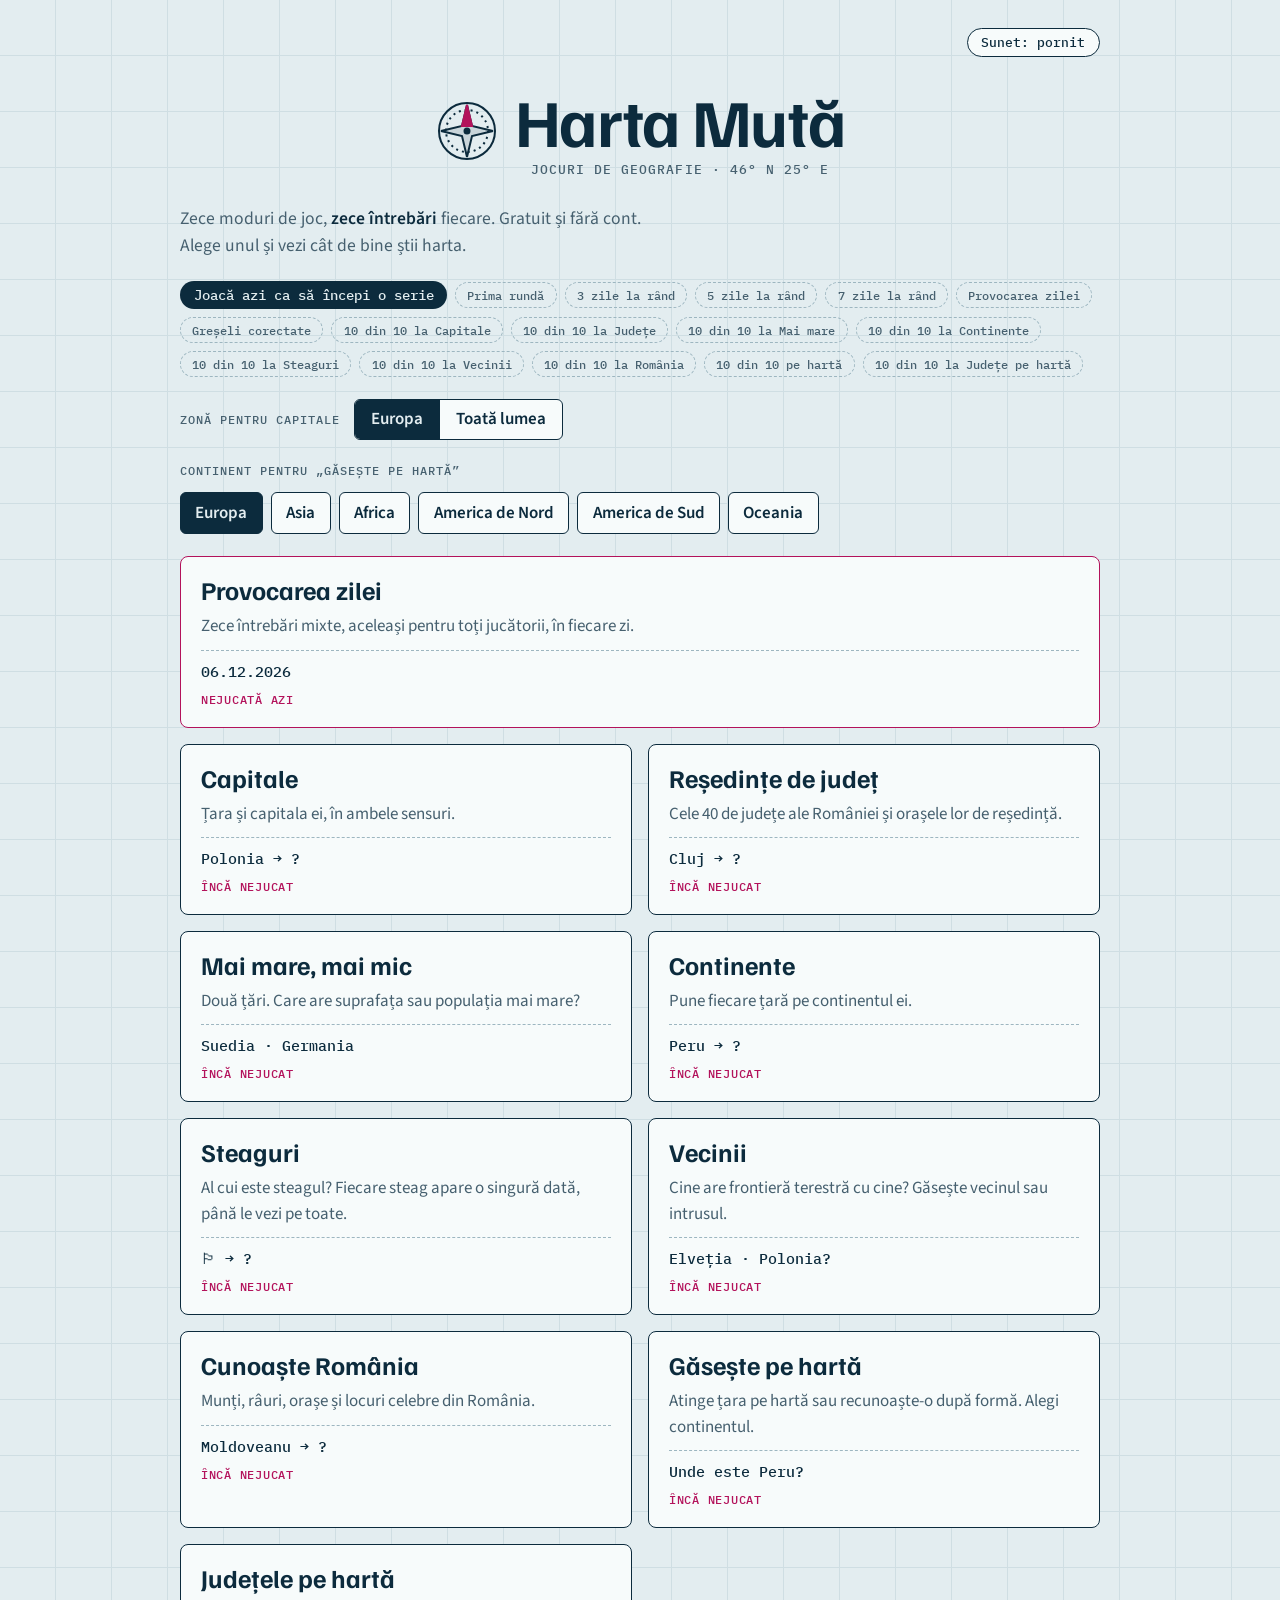
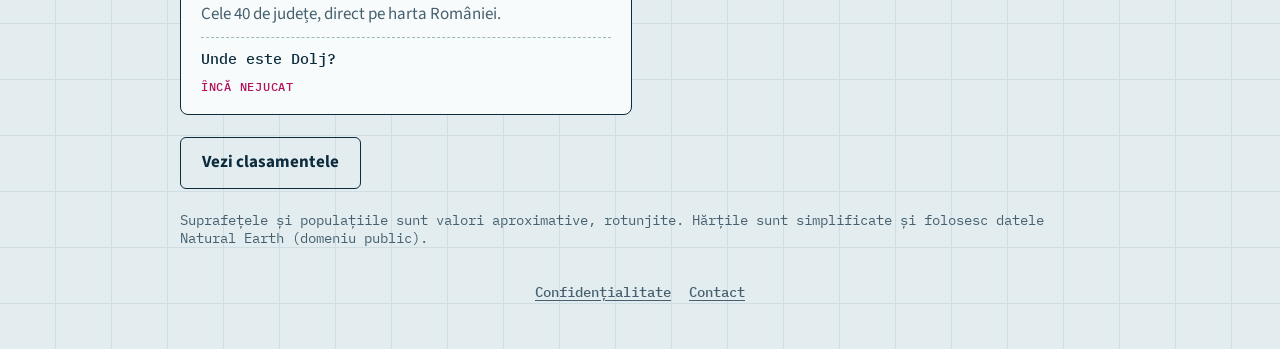
==== commit 60328d04: "Joc nou: Steaguri (194 de steaguri SVG, fără repetări între runde) Co-Authored-By: Claude Sonnet 5.5" ====
--- a/index.html
+++ b/index.html
@@ -261,6 +261,7 @@
 
   /* Hărți */
   .prompt.long { font-size: clamp(1.5rem, 4.6vw, 2.2rem); line-height: 1.15; }
+  .flag { display: block; width: min(100%, 360px); height: auto; aspect-ratio: 4 / 3; object-fit: contain; border: 1.5px solid var(--ink); border-radius: 6px; background: var(--paper); }
   .mapbox { position: relative; border: 1.5px solid var(--ink); border-radius: 8px; background: var(--sea); overflow: hidden; }
   .mapbox svg { display: block; width: 100%; height: auto; max-height: 72vh; touch-action: pan-y; cursor: grab; user-select: none; -webkit-user-select: none; }
   .mapbox svg.zoomed { touch-action: none; }
@@ -308,7 +309,7 @@
 
   <!-- ECRAN: alegerea jocului -->
   <main id="home" class="wrap" style="gap:22px">
-    <p class="lead">Nouă moduri de joc, <strong>zece întrebări</strong> fiecare. Gratuit și fără cont. Alege unul și vezi cât de bine știi harta.</p>
+    <p class="lead">Zece moduri de joc, <strong>zece întrebări</strong> fiecare. Gratuit și fără cont. Alege unul și vezi cât de bine știi harta.</p>
 
     <div class="strip" id="strip" aria-label="Seria și insignele tale"></div>
 
@@ -349,6 +350,7 @@
       <h2 class="prompt" id="prompt"></h2>
       <p class="ask" id="ask"></p>
     </div>
+    <img class="flag" id="flag" alt="Steagul de ghicit" hidden>
     <div class="mapbox" id="mapbox" hidden>
       <svg id="map" role="img" aria-label="Harta" viewBox="0 0 1000 520" preserveAspectRatio="xMidYMid meet"></svg>
       <div class="mtools">
@@ -1064,6 +1066,46 @@
     });
   }
 
+  // ---------- steaguri ----------
+  // Țări cu steaguri foarte asemănătoare nu apar niciodată în aceeași întrebare.
+  var LOOKALIKE = [['IDN', 'MCO', 'POL'], ['ROU', 'TCD', 'AND'], ['IRL', 'CIV'], ['MLI', 'GIN'], ['SVK', 'SVN', 'RUS']];
+  function lookalikeOf(c) {
+    for (var i = 0; i < LOOKALIKE.length; i++) if (LOOKALIKE[i].indexOf(c) !== -1) return LOOKALIKE[i];
+    return [];
+  }
+  // Steagurile văzute se rețin în browser: nu se repetă până nu le-ai văzut pe toate.
+  function buildSteaguri() {
+    var seen = getJSON('hm-flags-seen', []);
+    var fresh = shuffle(COUNTRIES.filter(function (x) { return seen.indexOf(x.cca) === -1; }));
+    var picked = fresh.slice(0, ROUNDS);
+    if (picked.length < ROUNDS) {
+      var ids = picked.map(function (x) { return x.cca; });
+      var rest = shuffle(COUNTRIES.filter(function (x) { return ids.indexOf(x.cca) === -1; }));
+      picked = picked.concat(rest.slice(0, ROUNDS - picked.length));
+      seen = picked.map(function (x) { return x.cca; }); // începe un nou ciclu
+    } else {
+      seen = seen.concat(picked.map(function (x) { return x.cca; }));
+    }
+    setJSON('hm-flags-seen', seen);
+    return picked.map(function (x) {
+      var bad = lookalikeOf(x.cca);
+      var ok = function (y) { return y !== x && bad.indexOf(y.cca) === -1 && lookalikeOf(y.cca).indexOf(x.cca) === -1; };
+      var near = shuffle(COUNTRIES.filter(function (y) { return ok(y) && y.k === x.k; }));
+      var far = shuffle(COUNTRIES.filter(function (y) { return ok(y) && y.k !== x.k; }));
+      var picks = [], banned = [];
+      near.concat(far).forEach(function (y) {
+        if (picks.length >= 3 || banned.indexOf(y.cca) !== -1) return;
+        picks.push(y); banned = banned.concat(lookalikeOf(y.cca));
+      });
+      var opts = shuffle([x].concat(picks));
+      return {
+        kicker: 'Steagul', prompt: 'Al cui este steagul?', ask: '', img: 'steaguri/' + x.cca.toLowerCase() + '.svg',
+        options: opts.map(function (o) { return { label: o.n }; }), correct: opts.indexOf(x),
+        reveal: 'Acesta este steagul: ' + x.n + '.', short: 'Steagul → ' + x.n, fact: FACTS_C[x.n]
+      };
+    });
+  }
+
   // ---------- jocuri pe hartă ----------
   var CONT_SLUG = { E: 'europa', A: 'asia', F: 'africa', N: 'america-nord', S: 'america-sud', O: 'oceania' };
   var mapCont = CONT[store.get('hm-mapcont')] ? store.get('hm-mapcont') : 'E';
@@ -1338,12 +1380,13 @@
     judete: { name: 'Reședințe de județ', blurb: 'Cele 40 de județe ale României și orașele lor de reședință.', sample: 'Cluj → ?', build: buildJudete },
     compara: { name: 'Mai mare, mai mic', blurb: 'Două țări. Care are suprafața sau populația mai mare?', sample: 'Suedia · Germania', build: buildCompara },
     continente: { name: 'Continente', blurb: 'Pune fiecare țară pe continentul ei.', sample: 'Peru → ?', build: buildContinente },
+    steaguri: { name: 'Steaguri', blurb: 'Al cui este steagul? Fiecare steag apare o singură dată, până le vezi pe toate.', sample: '🏳 → ?', build: buildSteaguri },
     vecini: { name: 'Vecinii', blurb: 'Cine are frontieră terestră cu cine? Găsește vecinul sau intrusul.', sample: 'Elveția · Polonia?', build: buildVecini },
     romania: { name: 'Cunoaște România', blurb: 'Munți, râuri, orașe și locuri celebre din România.', sample: 'Moldoveanu → ?', build: buildRomania },
     harta: { name: 'Găsește pe hartă', sub: function () { return CONT[mapCont]; }, blurb: 'Atinge țara pe hartă sau recunoaște-o după formă. Alegi continentul.', sample: 'Unde este Peru?', build: buildHarta },
     'harta-judete': { name: 'Județele pe hartă', blurb: 'Cele 40 de județe, direct pe harta României.', sample: 'Unde este Dolj?', build: buildHartaJudete }
   };
-  var GAME_IDS = ['capitale', 'judete', 'compara', 'continente', 'vecini', 'romania', 'harta', 'harta-judete'];
+  var GAME_IDS = ['capitale', 'judete', 'compara', 'continente', 'steaguri', 'vecini', 'romania', 'harta', 'harta-judete'];
   var zone = store.get('hm-zone') === 'W' ? 'W' : 'E';
 
   // ---------- recorduri, serie, insigne ----------
@@ -1361,6 +1404,7 @@
     { id: 'p-judete', name: '10 din 10 la Județe', desc: 'Scor perfect la Reședințe de județ' },
     { id: 'p-compara', name: '10 din 10 la Mai mare', desc: 'Scor perfect la Mai mare, mai mic' },
     { id: 'p-continente', name: '10 din 10 la Continente', desc: 'Scor perfect la Continente' },
+    { id: 'p-steaguri', name: '10 din 10 la Steaguri', desc: 'Scor perfect la Steaguri' },
     { id: 'p-vecini', name: '10 din 10 la Vecinii', desc: 'Scor perfect la Vecinii' },
     { id: 'p-romania', name: '10 din 10 la România', desc: 'Scor perfect la Cunoaște România' },
     { id: 'p-harta', name: '10 din 10 pe hartă', desc: 'Scor perfect la Găsește pe hartă' },
@@ -1411,7 +1455,7 @@
       ['zilnic-' + todayStr(), 'Provocarea zilei'],
       ['capitale-europa', 'Capitale · Europa'], ['capitale-lume', 'Capitale · Lume'],
       ['judete', 'Reședințe de județ'], ['compara', 'Mai mare, mai mic'], ['continente', 'Continente'],
-      ['vecini', 'Vecinii'], ['romania', 'Cunoaște România'],
+      ['steaguri', 'Steaguri'], ['vecini', 'Vecinii'], ['romania', 'Cunoaște România'],
       ['harta-europa', 'Hartă · Europa'], ['harta-asia', 'Hartă · Asia'], ['harta-africa', 'Hartă · Africa'],
       ['harta-america-nord', 'Hartă · America de Nord'], ['harta-america-sud', 'Hartă · America de Sud'],
       ['harta-oceania', 'Hartă · Oceania'], ['harta-judete', 'Hartă · Județe']
@@ -1618,7 +1662,7 @@
     var need = null;
     o.rounds.forEach(function (r) { if (r.map) need = r.map.src; });
     if (!need) { renderRound(); return; }
-    $('mapbox').hidden = true; $('opts').hidden = true; $('next').hidden = true;
+    $('mapbox').hidden = true; $('flag').hidden = true; $('opts').hidden = true; $('next').hidden = true;
     $('kicker').textContent = ''; $('ask').hidden = true; $('fact').hidden = true; $('fb').textContent = '';
     $('prompt').textContent = 'Se încarcă harta…';
     loadMap(need).then(function () {
@@ -1657,6 +1701,7 @@
     $('ask').textContent = r.ask || '';
     $('ask').hidden = !r.ask;
     $('mapbox').hidden = !r.map;
+    var fl = $('flag'); fl.hidden = !r.img; if (r.img) fl.src = r.img;
     var host = $('opts');
     host.textContent = '';
     host.hidden = !r.options;
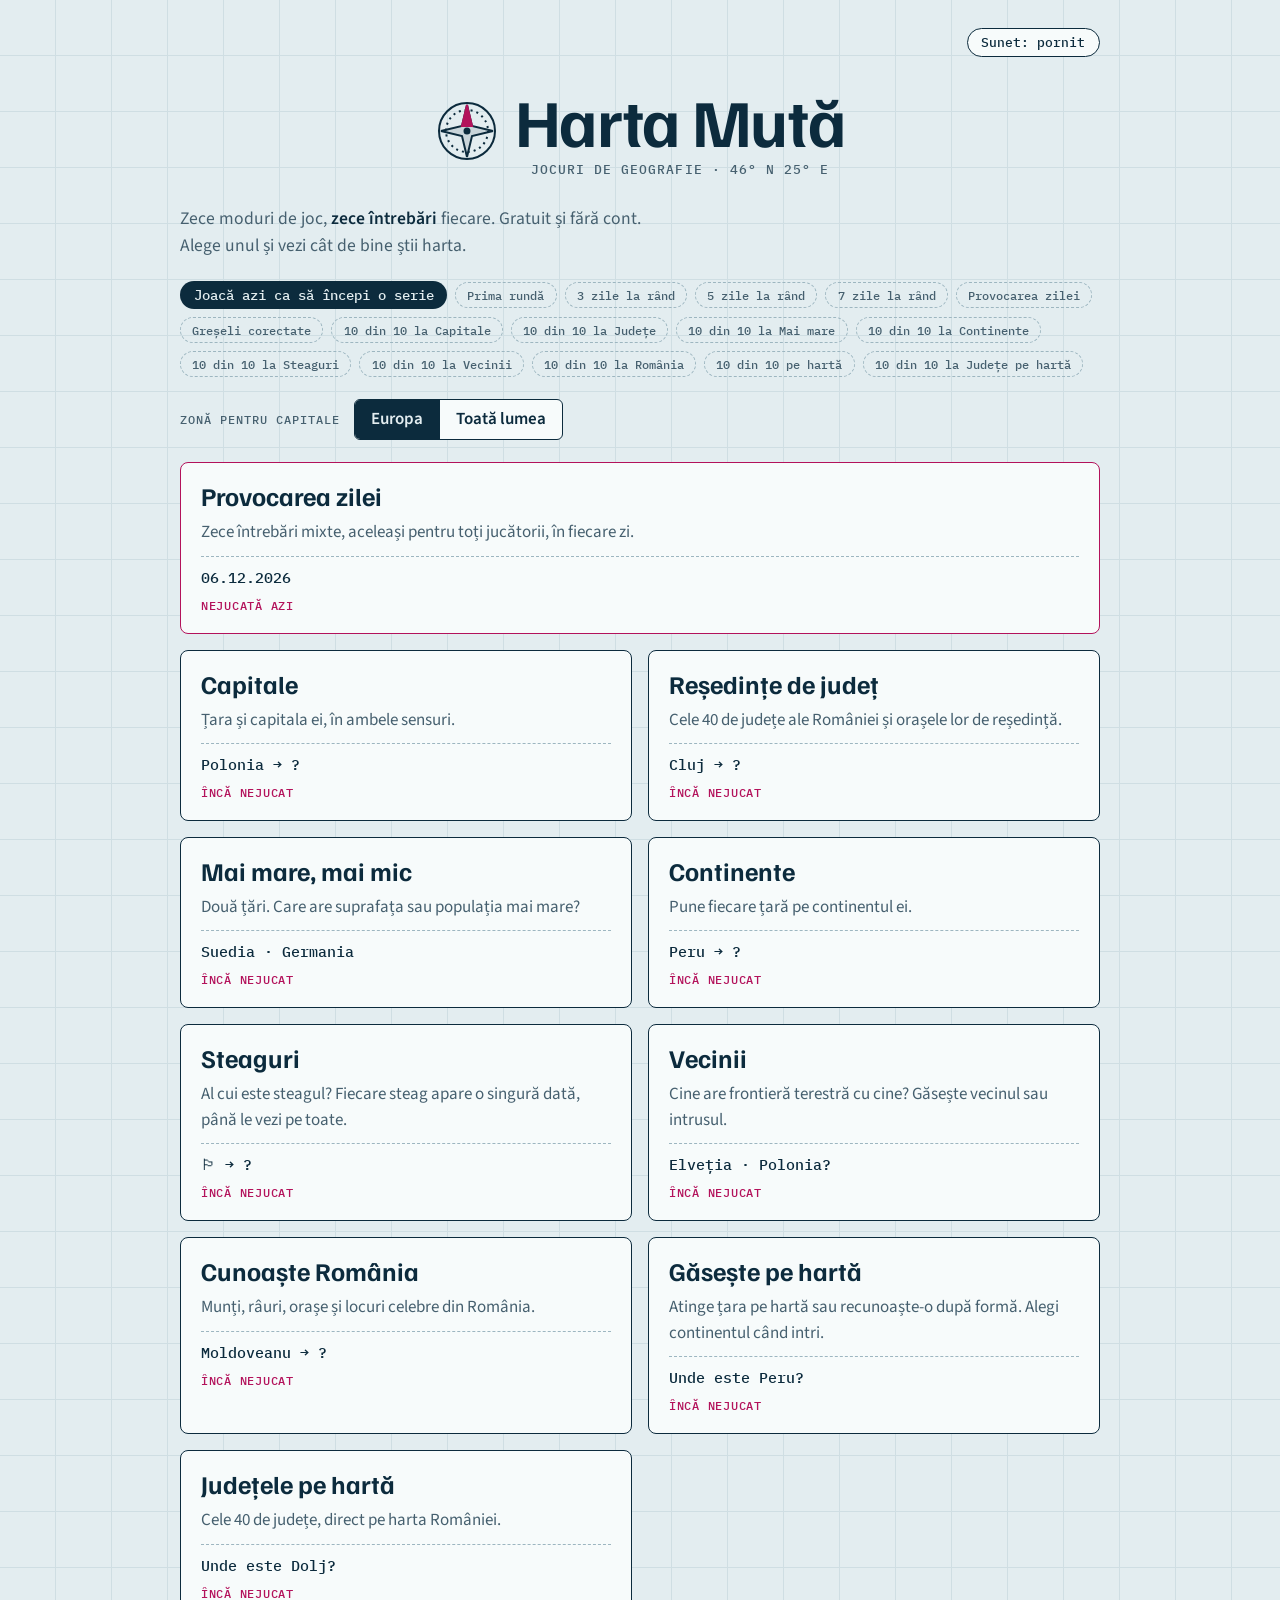
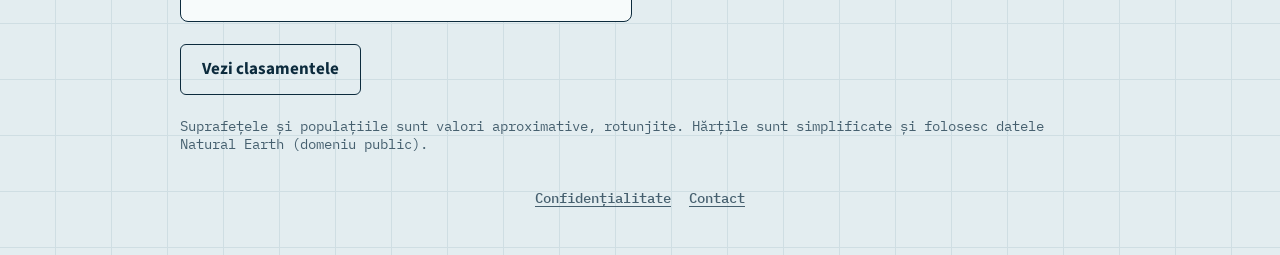
==== commit 8e79704a: "Alegerea continentului se face la intrarea în jocul Găsește pe hartă Co-Authored-By: Claude Sonnet 5" ====
--- a/index.html
+++ b/index.html
@@ -323,11 +323,6 @@
       </div>
     </div>
 
-    <div class="zone">
-      <span class="zone-label">Continent pentru „Găsește pe hartă”</span>
-      <div class="board-tabs" id="mapzone"></div>
-    </div>
-
     <div class="tiles" id="tiles"></div>
     <div><button class="btn ghost" id="show-boards" type="button" hidden>Vezi clasamentele</button></div>
     <p class="note">Suprafețele și populațiile sunt valori aproximative, rotunjite. Hărțile sunt simplificate și folosesc datele Natural Earth (domeniu public).</p>
@@ -365,6 +360,14 @@
       <button class="btn" id="next" type="button" hidden>Următoarea</button>
     </div>
     <p class="fact" id="fact" hidden></p>
+  </section>
+
+  <!-- ECRAN: alegerea continentului pentru „Găsește pe hartă” -->
+  <section id="cont" class="play" hidden>
+    <div class="bar"><button class="link" id="cont-back" type="button">← Toate jocurile</button></div>
+    <h2 class="prompt" style="font-size: clamp(1.8rem, 5vw, 2.6rem)">Găsește pe hartă</h2>
+    <p class="ask">Alege continentul pe care vrei să joci.</p>
+    <div class="tiles" id="cont-tiles"></div>
   </section>
 
   <!-- ECRAN: clasamente -->
@@ -1383,7 +1386,7 @@
     steaguri: { name: 'Steaguri', blurb: 'Al cui este steagul? Fiecare steag apare o singură dată, până le vezi pe toate.', sample: '🏳 → ?', build: buildSteaguri },
     vecini: { name: 'Vecinii', blurb: 'Cine are frontieră terestră cu cine? Găsește vecinul sau intrusul.', sample: 'Elveția · Polonia?', build: buildVecini },
     romania: { name: 'Cunoaște România', blurb: 'Munți, râuri, orașe și locuri celebre din România.', sample: 'Moldoveanu → ?', build: buildRomania },
-    harta: { name: 'Găsește pe hartă', sub: function () { return CONT[mapCont]; }, blurb: 'Atinge țara pe hartă sau recunoaște-o după formă. Alegi continentul.', sample: 'Unde este Peru?', build: buildHarta },
+    harta: { name: 'Găsește pe hartă', sub: function () { return CONT[mapCont]; }, blurb: 'Atinge țara pe hartă sau recunoaște-o după formă. Alegi continentul când intri.', sample: 'Unde este Peru?', build: buildHarta },
     'harta-judete': { name: 'Județele pe hartă', blurb: 'Cele 40 de județe, direct pe harta României.', sample: 'Unde este Dolj?', build: buildHartaJudete }
   };
   var GAME_IDS = ['capitale', 'judete', 'compara', 'continente', 'steaguri', 'vecini', 'romania', 'harta', 'harta-judete'];
@@ -1594,23 +1597,30 @@
     });
   }
 
-  function renderMapZone() {
-    var host = $('mapzone');
+  // ---------- ecrane și joc ----------
+  var S = null;
+
+  function openCont() {
+    var host = $('cont-tiles');
     host.textContent = '';
     CONT_ORDER.forEach(function (k) {
+      var save = mapCont; mapCont = k;
+      var best = getBest('harta');
+      mapCont = save;
       var b = document.createElement('button');
-      b.type = 'button'; b.className = 'tab'; b.textContent = CONT[k];
-      b.setAttribute('aria-pressed', String(k === mapCont));
-      b.addEventListener('click', function () { mapCont = k; store.set('hm-mapcont', k); renderHome(); });
+      b.type = 'button'; b.className = 'tile';
+      var h = document.createElement('h2'); h.textContent = CONT[k];
+      var r = document.createElement('p'); r.className = 'record';
+      r.textContent = best === null ? 'Încă nejucat' : 'Record: ' + best + '/10';
+      b.appendChild(h); b.appendChild(r);
+      b.addEventListener('click', function () { mapCont = k; store.set('hm-mapcont', k); startGame('harta'); });
       host.appendChild(b);
     });
-  }
-
-  // ---------- ecrane și joc ----------
-  var S = null;
+    show('cont');
+  }
 
   function show(which) {
-    ['home', 'play', 'end', 'boards'].forEach(function (id) { $(id).hidden = id !== which; });
+    ['home', 'play', 'end', 'boards', 'cont'].forEach(function (id) { $(id).hidden = id !== which; });
   }
 
   function renderHome() {
@@ -1641,11 +1651,10 @@
       var r = document.createElement('p'); r.className = 'record';
       r.textContent = best === null ? 'Încă nejucat' : 'Record: ' + best + '/10';
       b.appendChild(h); b.appendChild(p); b.appendChild(s); b.appendChild(r);
-      b.addEventListener('click', function () { startGame(id); });
+      b.addEventListener('click', function () { if (id === 'harta') openCont(); else startGame(id); });
       host.appendChild(b);
     });
     renderStrip();
-    renderMapZone();
     $('show-boards').hidden = !ENABLED;
     show('home');
     showAd('home');
@@ -1830,6 +1839,7 @@
   $('repeat-wrong').addEventListener('click', startRepeat);
   $('show-boards').addEventListener('click', openBoards);
   $('boards-back').addEventListener('click', renderHome);
+  $('cont-back').addEventListener('click', renderHome);
   $('send-score').addEventListener('click', sendScore);
   $('player-name').addEventListener('keydown', function (e) { if (e.key === 'Enter') sendScore(); });
   $('snd').addEventListener('click', function () {
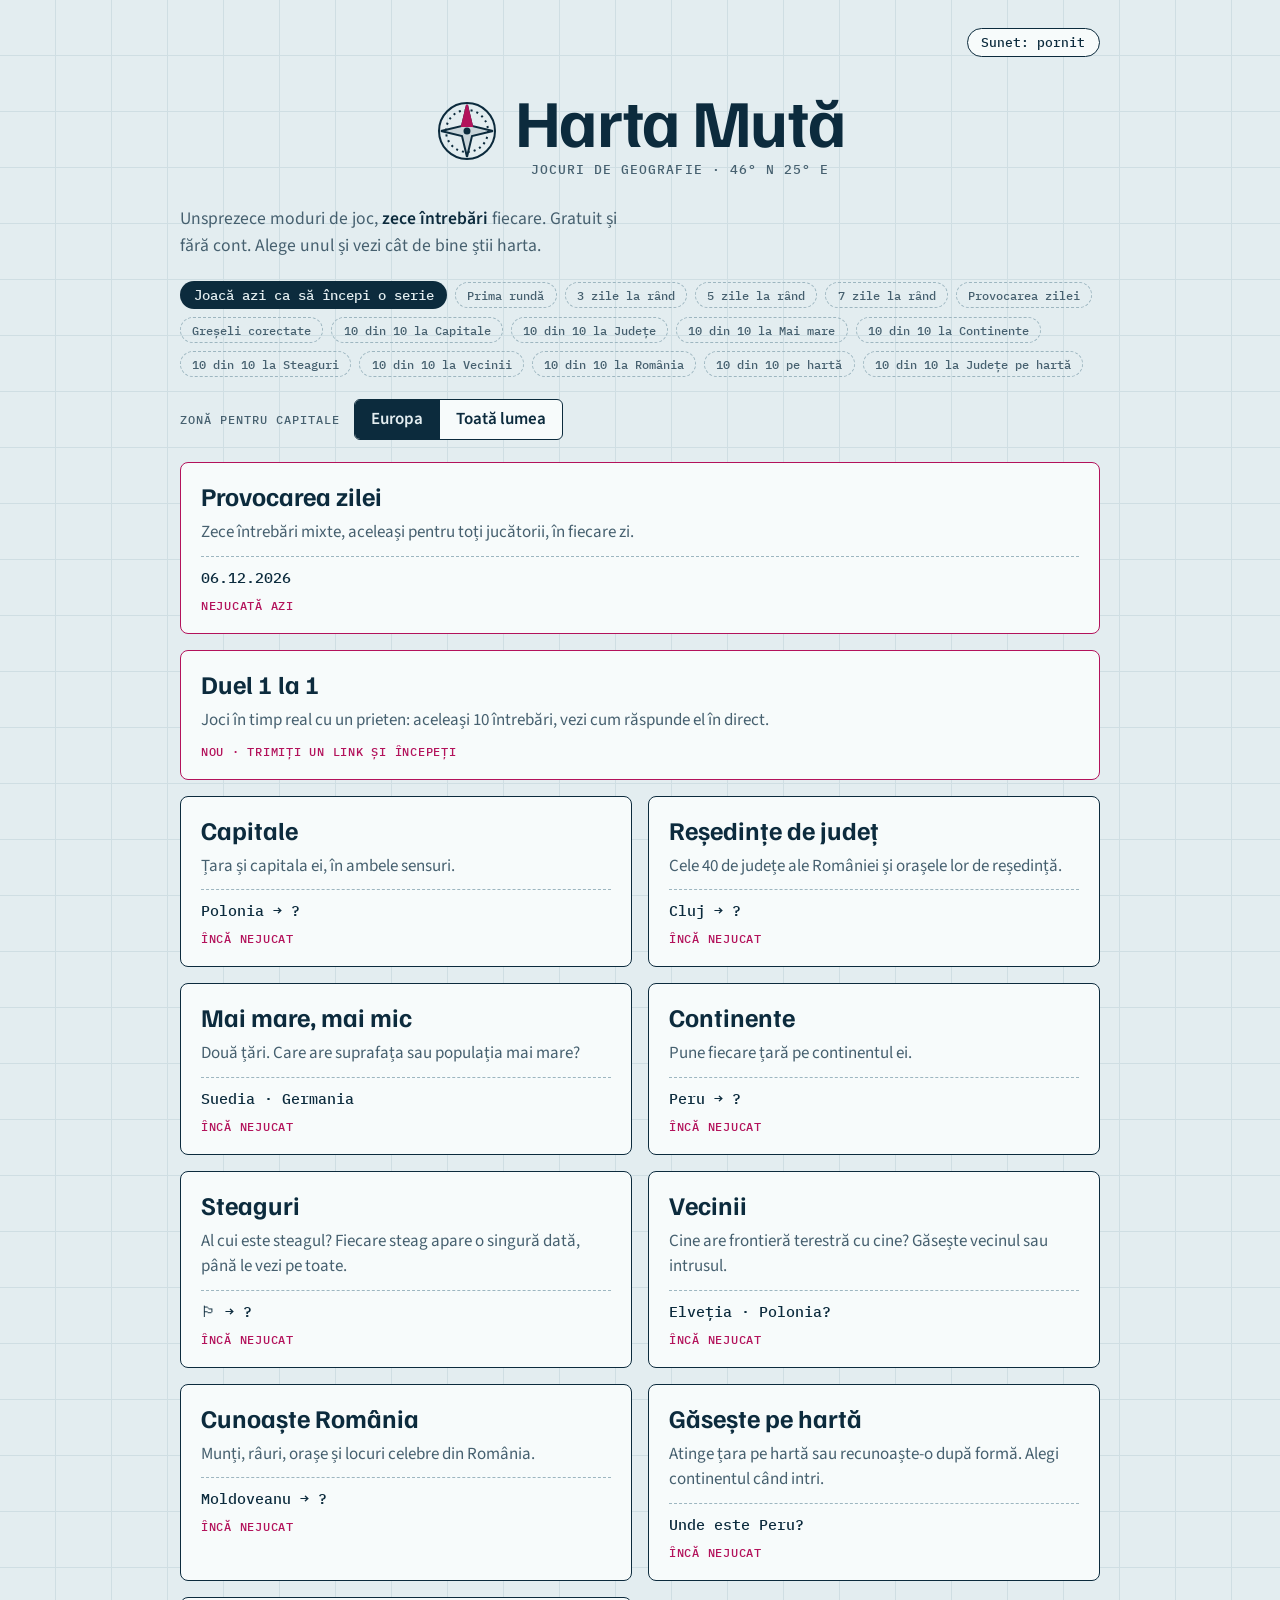
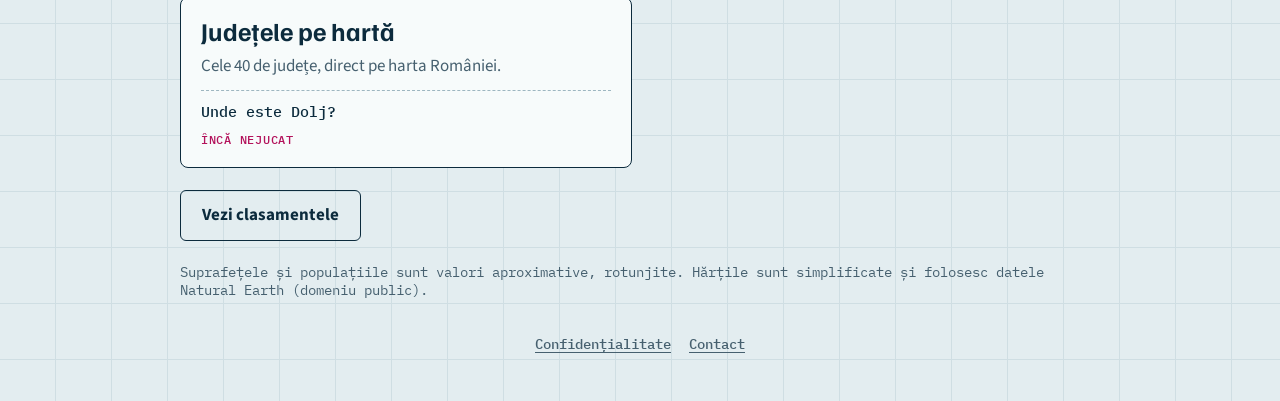
==== commit c3a2b5bd: "Duel 1 la 1 în timp real (Supabase Realtime): cameră cu cod, aceleași întrebări, progres în direct, " ====
--- a/index.html
+++ b/index.html
@@ -93,6 +93,8 @@
 
   /* Antet */
   .brand { display: flex; align-items: center; justify-content: center; text-align: center; gap: 16px; flex-wrap: wrap; }
+  a.brand { color: inherit; text-decoration: none; cursor: pointer; }
+  a.brand:hover h1 { color: var(--accent); }
   .brand svg { width: 64px; height: 64px; flex: none; color: var(--ink); }
   .brand h1 { font-size: clamp(2.5rem, 8vw, 4.2rem); font-weight: 700; letter-spacing: -0.02em; }
   .coords { font: 500 0.8rem var(--f-mono); letter-spacing: 0.08em; text-transform: uppercase; color: var(--ink-soft); margin-top: 6px; }
@@ -259,6 +261,14 @@
   .opt.right { animation: pop 0.3s ease; }
   @media (prefers-reduced-motion: reduce) { .opt.wrong, .opt.right { animation: none; } }
 
+  /* Duel */
+  .duelbar { display: grid; gap: 6px; padding: 10px 12px; border: 1.5px dashed var(--rule-strong); border-radius: 6px; }
+  .duel-code { font: 700 clamp(2.4rem, 11vw, 3.6rem)/1 var(--f-mono); letter-spacing: 0.14em; margin: 0; }
+  .duel-players { list-style: none; margin: 0; padding: 0; display: grid; gap: 6px; font: 500 0.95rem var(--f-mono); }
+  .duel-players li { border-left: 3px solid var(--accent); padding: 0.2rem 0 0.2rem 0.7rem; overflow-wrap: anywhere; }
+  .duel-end { display: grid; gap: 12px; width: 100%; }
+  .submit select { padding: 0.7rem 0.8rem; border: 1.5px solid var(--ink); border-radius: 6px; background: var(--paper); color: var(--ink); font: inherit; }
+  .submit .row input[readonly] { font: 500 0.85rem var(--f-mono); }
   /* Hărți */
   .prompt.long { font-size: clamp(1.5rem, 4.6vw, 2.2rem); line-height: 1.15; }
   .flag { display: block; width: min(100%, 360px); height: auto; aspect-ratio: 4 / 3; object-fit: contain; border: 1.5px solid var(--ink); border-radius: 6px; background: var(--paper); }
@@ -292,7 +302,7 @@
   </div>
 
   <header>
-    <div class="brand">
+    <a class="brand" id="brand" href="./" aria-label="Harta Mută, înapoi la meniu">
       <svg viewBox="0 0 64 64" role="img" aria-label="Roza vânturilor" fill="none" stroke="currentColor" stroke-width="2">
         <circle cx="32" cy="32" r="28"/>
         <circle cx="32" cy="32" r="21" stroke-dasharray="2 4"/>
@@ -304,12 +314,12 @@
         <h1>Harta Mută</h1>
         <p class="coords">Jocuri de geografie · 46° N 25° E</p>
       </div>
-    </div>
+    </a>
   </header>
 
   <!-- ECRAN: alegerea jocului -->
   <main id="home" class="wrap" style="gap:22px">
-    <p class="lead">Zece moduri de joc, <strong>zece întrebări</strong> fiecare. Gratuit și fără cont. Alege unul și vezi cât de bine știi harta.</p>
+    <p class="lead">Unsprezece moduri de joc, <strong>zece întrebări</strong> fiecare. Gratuit și fără cont. Alege unul și vezi cât de bine știi harta.</p>
 
     <div class="strip" id="strip" aria-label="Seria și insignele tale"></div>
 
@@ -340,6 +350,10 @@
       </div>
     </div>
     <div class="ticks" id="ticks" aria-hidden="true"></div>
+    <div class="duelbar" id="duelbar" hidden>
+      <div class="stats"><span>Adversar: <b id="duel-opp-name"></b></span><span id="duel-opp-score"></span></div>
+      <div class="ticks" id="duel-opp-ticks" aria-hidden="true"></div>
+    </div>
     <div class="q">
       <p class="kicker" id="kicker"></p>
       <h2 class="prompt" id="prompt"></h2>
@@ -370,6 +384,40 @@
     <div class="tiles" id="cont-tiles"></div>
   </section>
 
+  <!-- ECRAN: duel 1 la 1 -->
+  <section id="duel" class="play" hidden>
+    <div class="bar"><button class="link" id="duel-back" type="button">← Toate jocurile</button></div>
+    <h2 class="prompt" style="font-size: clamp(1.8rem, 5vw, 2.6rem)">Duel 1 la 1</h2>
+    <div id="duel-lobby" class="submit">
+      <p class="ask">Aceleași 10 întrebări pentru amândoi, în același timp. Câștigă cine are mai multe corecte, iar la egalitate cine e mai rapid.</p>
+      <label for="duel-name">Numele tău</label>
+      <input id="duel-name" maxlength="20" autocomplete="nickname" placeholder="ex. Alex">
+      <div class="row"><button class="btn" id="duel-create" type="button">Creează o cameră</button></div>
+      <label for="duel-code-in">Sau intră cu un cod</label>
+      <div class="row">
+        <input id="duel-code-in" maxlength="6" autocapitalize="characters" autocomplete="off" placeholder="ex. K7M2Q">
+        <button class="btn ghost" id="duel-join" type="button">Intră</button>
+      </div>
+      <p class="board-msg" id="duel-msg" role="status"></p>
+    </div>
+    <div id="duel-room" class="submit" hidden>
+      <label>Codul camerei</label>
+      <p class="duel-code" id="duel-code"></p>
+      <div class="row">
+        <input id="duel-link" readonly aria-label="Link de invitație">
+        <button class="btn ghost" id="duel-copy" type="button">Copiază</button>
+        <button class="btn ghost" id="duel-share" type="button" hidden>Trimite</button>
+      </div>
+      <ul class="duel-players" id="duel-players"></ul>
+      <div id="duel-host-ctl" class="submit" style="max-width:none">
+        <label for="duel-game">Jocul</label>
+        <select id="duel-game"></select>
+        <div class="row"><button class="btn" id="duel-start" type="button" disabled>Începe</button></div>
+      </div>
+      <p class="board-msg" id="duel-status" role="status"></p>
+    </div>
+  </section>
+
   <!-- ECRAN: clasamente -->
   <section id="boards" class="play" hidden>
     <div class="bar"><button class="link" id="boards-back" type="button">← Toate jocurile</button></div>
@@ -390,6 +438,12 @@
     <div class="wrong-box" id="wrong-box" hidden>
       <h3>Greșelile tale</h3>
       <ul class="wrong-list" id="wrong-list"></ul>
+    </div>
+
+    <div class="duel-end" id="duel-end" hidden>
+      <p class="msg" id="duel-verdict" role="status"></p>
+      <ol class="board" id="duel-table"></ol>
+      <div class="actions"><button class="btn" id="duel-rematch" type="button">Revanșă</button></div>
     </div>
 
     <div class="submit" id="submit-box" hidden>
@@ -1077,8 +1131,9 @@
     return [];
   }
   // Steagurile văzute se rețin în browser: nu se repetă până nu le-ai văzut pe toate.
+  var noMemory = false;
   function buildSteaguri() {
-    var seen = getJSON('hm-flags-seen', []);
+    var seen = noMemory ? [] : getJSON('hm-flags-seen', []);
     var fresh = shuffle(COUNTRIES.filter(function (x) { return seen.indexOf(x.cca) === -1; }));
     var picked = fresh.slice(0, ROUNDS);
     if (picked.length < ROUNDS) {
@@ -1089,7 +1144,7 @@
     } else {
       seen = seen.concat(picked.map(function (x) { return x.cca; }));
     }
-    setJSON('hm-flags-seen', seen);
+    if (!noMemory) setJSON('hm-flags-seen', seen);
     return picked.map(function (x) {
       var bad = lookalikeOf(x.cca);
       var ok = function (y) { return y !== x && bad.indexOf(y.cca) === -1 && lookalikeOf(y.cca).indexOf(x.cca) === -1; };
@@ -1620,10 +1675,11 @@
   }
 
   function show(which) {
-    ['home', 'play', 'end', 'boards', 'cont'].forEach(function (id) { $(id).hidden = id !== which; });
+    ['home', 'play', 'end', 'boards', 'cont', 'duel'].forEach(function (id) { $(id).hidden = id !== which; });
   }
 
   function renderHome() {
+    duelLeave();
     var host = $('tiles');
     host.textContent = '';
 
@@ -1639,6 +1695,15 @@
     db.appendChild(dh); db.appendChild(dp); db.appendChild(ds); db.appendChild(dr);
     db.addEventListener('click', startDaily);
     host.appendChild(db);
+
+    var du = document.createElement('button');
+    du.type = 'button'; du.className = 'tile daily';
+    var uh = document.createElement('h2'); uh.textContent = 'Duel 1 la 1';
+    var up = document.createElement('p'); up.textContent = 'Joci în timp real cu un prieten: aceleași 10 întrebări, vezi cum răspunde el în direct.';
+    var us = document.createElement('p'); us.className = 'record'; us.textContent = 'Nou · trimiți un link și începeți';
+    du.appendChild(uh); du.appendChild(up); du.appendChild(us);
+    du.addEventListener('click', function () { duelOpen(''); });
+    host.appendChild(du);
 
     GAME_IDS.forEach(function (id) {
       var g = GAMES[id];
@@ -1663,10 +1728,12 @@
   function begin(o) {
     S = o;
     S.i = 0; S.score = 0; S.streak = 0; S.results = []; S.wrong = []; S.answered = false; S.sent = false;
+    S.t0 = Date.now(); S.finishMs = 0; S.sfxDone = false;
+    renderOppBar();
     var t = $('ticks'); t.textContent = '';
     S.rounds.forEach(function () { var d = document.createElement('span'); d.className = 'tick'; t.appendChild(d); });
     $('st-total').textContent = S.rounds.length;
-    track('start', { joc: S.mode === 'daily' ? 'zilnic' : S.mode === 'repeat' ? 'repetare' : S.id });
+    track('start', { joc: S.mode === 'daily' ? 'zilnic' : S.mode === 'repeat' ? 'repetare' : S.mode === 'duel' ? 'duel' : S.id });
     show('play');
     var need = null;
     o.rounds.forEach(function (r) { if (r.map) need = r.map.src; });
@@ -1704,6 +1771,7 @@
     for (var k = 0; k < ticks.length; k++) {
       ticks[k].className = 'tick' + (S.results[k] === true ? ' good' : S.results[k] === false ? ' bad' : k === S.i ? ' now' : '');
     }
+    if (S.i === 0) S.t0 = Date.now();
     $('kicker').textContent = r.kicker;
     $('prompt').textContent = r.prompt;
     $('prompt').classList.toggle('long', r.prompt.length > 26);
@@ -1748,6 +1816,7 @@
     nx.textContent = S.i === S.rounds.length - 1 ? 'Vezi rezultatul' : 'Următoarea';
     nx.hidden = false;
     nx.focus();
+    if (S.mode === 'duel') duelProgress(false);
   }
 
   function choose(idx) {
@@ -1799,6 +1868,9 @@
       rec = firstToday ? 'Scorul tău de azi: ' + score + '/' + total + '. Revino mâine pentru alte întrebări.'
         : 'Scorul tău de azi rămâne ' + dr.score + '/' + total + '. Această rundă a fost doar antrenament.';
       award('daily', bag);
+    } else if (S.mode === 'duel') {
+      S.finishMs = Date.now() - S.t0;
+      rec = '';
     } else if (S.mode === 'repeat') {
       rec = score === total ? 'Ai corectat toate greșelile.' : 'Mai ai ' + (total - score) + ' de corectat.';
       if (score === total) award('fix', bag);
@@ -1822,13 +1894,239 @@
     $('again').hidden = S.mode === 'repeat';
     $('again').textContent = S.mode === 'daily' ? 'Rejoacă pentru antrenament' : 'Încă o rundă';
 
-    track('final', { joc: S.mode === 'daily' ? 'zilnic' : S.mode === 'repeat' ? 'repetare' : S.id, scor: score });
-    sfx(score >= total * 0.6 ? 'win' : 'no');
+    track('final', { joc: S.mode === 'daily' ? 'zilnic' : S.mode === 'repeat' ? 'repetare' : S.mode === 'duel' ? 'duel' : S.id, scor: score });
+    var isDuel = S.mode === 'duel' && !!D;
+    if (isDuel) { duelProgress(true); } else sfx(score >= total * 0.6 ? 'win' : 'no');
     show('end');
+    $('duel-end').hidden = true;
+    if (isDuel) { renderDuelEnd(); $('end-msg').textContent = ''; $('again').hidden = true; }
     showAd('end');
     setupSubmit(canSubmit);
-    var focusEl = $('again').hidden ? $('home-btn') : $('again');
+    var focusEl = isDuel ? $('duel-rematch') : $('again').hidden ? $('home-btn') : $('again');
     focusEl.focus();
+  }
+
+  // ---------- duel 1 la 1 (Supabase Realtime, canal „broadcast”, fără tabele) ----------
+  var SUPA_JS = 'https://cdn.jsdelivr.net/npm/@supabase/supabase-js@2.116.0/dist/umd/supabase.js';
+  var DUEL_GAMES = [
+    { k: 'capitale-E', id: 'capitale', zone: 'E', label: 'Capitale · Europa' },
+    { k: 'capitale-W', id: 'capitale', zone: 'W', label: 'Capitale · Toată lumea' },
+    { k: 'steaguri', id: 'steaguri', label: 'Steaguri' },
+    { k: 'vecini', id: 'vecini', label: 'Vecinii' },
+    { k: 'continente', id: 'continente', label: 'Continente' },
+    { k: 'compara', id: 'compara', label: 'Mai mare, mai mic' },
+    { k: 'romania', id: 'romania', label: 'Cunoaște România' },
+    { k: 'judete', id: 'judete', label: 'Reședințe de județ' }
+  ].concat(CONT_ORDER.map(function (k) {
+    return { k: 'harta-' + k, id: 'harta', cont: k, label: 'Găsește pe hartă · ' + CONT[k] };
+  })).concat([{ k: 'harta-judete', id: 'harta-judete', label: 'Județele pe hartă' }]);
+  var D = null, helloTimer = 0, countdownTimer = 0;
+  var CODE_CHARS = 'ABCDEFGHJKMNPQRSTUVWXYZ23456789';
+
+  function newCode() {
+    var s = '';
+    for (var i = 0; i < 5; i++) s += CODE_CHARS.charAt(Math.floor(Math.random() * CODE_CHARS.length));
+    return s;
+  }
+  function loadScript(src) {
+    return new Promise(function (res, rej) {
+      if (window.supabase) { res(); return; }
+      var el = document.createElement('script');
+      el.src = src; el.onload = function () { res(); }; el.onerror = function () { rej(new Error('script')); };
+      document.head.appendChild(el);
+    });
+  }
+  function openNet(code, onmsg) {
+    if (window.__HM_NET) return Promise.resolve(window.__HM_NET(code, onmsg)); // doar pentru teste
+    return loadScript(SUPA_JS).then(function () {
+      return new Promise(function (resolve, reject) {
+        var client = window.supabase.createClient(CONFIG.url, CONFIG.key);
+        var ch = client.channel('duel-' + code, { config: { broadcast: { self: false } } });
+        ['hello', 'start', 'prog', 'rematch', 'leave'].forEach(function (ev) {
+          ch.on('broadcast', { event: ev }, function (m) { onmsg(ev, m && m.payload); });
+        });
+        var done = false;
+        var timer = setTimeout(function () { if (!done) { done = true; reject(new Error('timeout')); } }, 10000);
+        ch.subscribe(function (status) {
+          if (done) return;
+          if (status === 'SUBSCRIBED') {
+            done = true; clearTimeout(timer);
+            resolve({
+              send: function (ev, payload) { ch.send({ type: 'broadcast', event: ev, payload: payload }); },
+              close: function () { try { client.removeChannel(ch); } catch (e) {} }
+            });
+          } else if (status === 'CHANNEL_ERROR' || status === 'TIMED_OUT' || status === 'CLOSED') {
+            done = true; clearTimeout(timer); reject(new Error(status));
+          }
+        });
+      });
+    });
+  }
+  function duelSend(ev, payload) { try { if (D && D.net) D.net.send(ev, payload); } catch (e) {} }
+
+  function duelOpen(code) {
+    show('duel');
+    $('duel-lobby').hidden = false; $('duel-room').hidden = true;
+    $('duel-name').value = store.get('hm-name') || '';
+    $('duel-code-in').value = code || '';
+    $('duel-msg').textContent = '';
+    ($('duel-name').value && code ? $('duel-join') : $('duel-name')).focus();
+  }
+  function duelNameOk() {
+    var raw = $('duel-name').value, err = nameError(raw);
+    if (err) { $('duel-msg').textContent = err; return null; }
+    var name = raw.replace(/\s+/g, ' ').trim();
+    store.set('hm-name', name);
+    return name;
+  }
+  function duelJoin(code, host) {
+    var name = duelNameOk(); if (!name) return;
+    $('duel-msg').textContent = 'Se conectează…';
+    $('duel-create').disabled = true; $('duel-join').disabled = true;
+    var tmp = { code: code, host: host, name: name, id: Math.random().toString(36).slice(2, 10), opp: null, entry: null, net: null, started: false };
+    openNet(code, duelMsg).then(function (net) {
+      duelLeave(true);
+      D = tmp; D.net = net;
+      track('duel-camera', { rol: host ? 'gazda' : 'invitat' });
+      if (!host) {
+        var hello = function () { duelSend('hello', { id: D.id, name: D.name, role: 'guest' }); };
+        hello(); helloTimer = setInterval(function () { if (D && !D.opp) hello(); else clearInterval(helloTimer); }, 2500);
+      }
+      renderRoom();
+    }).catch(function () {
+      $('duel-msg').textContent = 'Nu m-am putut conecta. Verifică internetul și încearcă din nou.';
+    }).then(function () { $('duel-create').disabled = false; $('duel-join').disabled = false; });
+  }
+  function duelLeave(silent) {
+    clearInterval(helloTimer); clearTimeout(countdownTimer);
+    if (D) {
+      if (!silent) duelSend('leave', { id: D.id });
+      try { D.net && D.net.close(); } catch (e) {}
+    }
+    D = null;
+    $('duelbar').hidden = true;
+  }
+
+  function duelMsg(type, p) {
+    if (!D || !p) return;
+    if (type === 'hello') {
+      if (p.id === D.id || (D.opp && D.opp.id !== p.id)) return;
+      if (D.host && p.role !== 'guest') return;
+      if (!D.host && p.role !== 'host') return;
+      D.opp = D.opp || { id: p.id, results: [], score: 0, done: false, ms: 0 };
+      D.opp.name = String(p.name || 'Adversar').slice(0, 20);
+      if (D.host) duelSend('hello', { id: D.id, name: D.name, role: 'host' });
+      renderRoom();
+    } else if (type === 'start') {
+      if (D.host || !D.opp || p.id !== D.opp.id) return;
+      runStart(p);
+    } else if (type === 'prog') {
+      if (!D.opp || p.id !== D.opp.id) return;
+      D.opp.results = (p.results || []).slice(0, 10).map(Boolean);
+      D.opp.score = Math.max(0, Math.min(10, p.score | 0));
+      D.opp.done = !!p.done; D.opp.ms = Math.max(0, p.ms | 0);
+      renderOppBar();
+      if (!$('end').hidden) renderDuelEnd();
+    } else if (type === 'rematch') {
+      if (D.host && D.opp && p.id === D.opp.id && D.entry) duelStart(D.entry);
+    } else if (type === 'leave') {
+      if (D.opp && p.id === D.opp.id) {
+        D.opp.left = true;
+        if (!$('duel').hidden) renderRoom();
+        if (!$('end').hidden) renderDuelEnd();
+      }
+    }
+  }
+
+  function renderRoom() {
+    if (!D) return;
+    show('duel');
+    $('duel-lobby').hidden = true; $('duel-room').hidden = false;
+    $('duel-code').textContent = D.code;
+    var link = location.origin + location.pathname + '?duel=' + D.code;
+    $('duel-link').value = link;
+    $('duel-share').hidden = !(navigator.share);
+    var pl = $('duel-players'); pl.textContent = '';
+    var me = document.createElement('li'); me.textContent = 'Tu: ' + D.name + (D.host ? ' (gazdă)' : ''); pl.appendChild(me);
+    var op = document.createElement('li');
+    op.textContent = D.opp ? (D.opp.left ? D.opp.name + ' a ieșit' : 'Adversar: ' + D.opp.name + (D.host ? '' : ' (gazdă)')) : 'Se așteaptă adversarul…';
+    pl.appendChild(op);
+    $('duel-host-ctl').hidden = !D.host;
+    $('duel-start').disabled = !(D.opp && !D.opp.left);
+    $('duel-status').textContent = D.countdown ? D.countdown
+      : D.host ? (D.opp && !D.opp.left ? 'Alege jocul și apasă „Începe”.' : 'Trimite linkul prietenului tău. Camera rămâne deschisă cât ții pagina.')
+      : (D.opp ? 'Ești în cameră. Așteaptă ca gazda să înceapă.' : 'Se caută gazda…');
+  }
+  function duelRounds(entry, seed) {
+    var sz = zone, sm = mapCont, sr = rng, snm = noMemory;
+    try {
+      if (entry.zone) zone = entry.zone;
+      if (entry.cont) mapCont = entry.cont;
+      noMemory = true; rng = mulberry32(seed);
+      return GAMES[entry.id].build();
+    } finally { zone = sz; mapCont = sm; rng = sr; noMemory = snm; }
+  }
+  function duelStart(entry) {
+    var p = { id: D.id, k: entry.k, seed: (Math.random() * 4294967296) >>> 0 };
+    duelSend('start', p);
+    runStart(p);
+  }
+  function runStart(p) {
+    var entry = null;
+    DUEL_GAMES.forEach(function (g) { if (g.k === p.k) entry = g; });
+    if (!entry || !D || D.countdown) return;
+    D.entry = entry;
+    var rounds = duelRounds(entry, p.seed);
+    D.opp.results = []; D.opp.score = 0; D.opp.done = false; D.opp.ms = 0;
+    var o = { id: entry.id, mode: 'duel', board: null, rounds: rounds, label: 'Duel · ' + entry.label };
+    var n = 3;
+    var tick = function () {
+      if (!D) return;
+      if (n === 0) { D.countdown = ''; track('duel-start', { joc: entry.k }); begin(o); return; }
+      D.countdown = entry.label + ' · începe în ' + n + '…';
+      renderRoom(); n--;
+      countdownTimer = setTimeout(tick, 1000);
+    };
+    tick();
+  }
+  function duelProgress(done) {
+    if (!D || !S) return;
+    duelSend('prog', { id: D.id, results: S.results.map(Boolean), score: S.score, done: done, ms: done ? S.finishMs : 0 });
+  }
+  function renderOppBar() {
+    var bar = $('duelbar');
+    if (!D || !D.opp || !S || S.mode !== 'duel') { bar.hidden = true; return; }
+    bar.hidden = false;
+    $('duel-opp-name').textContent = D.opp.name + (D.opp.left ? ' (a ieșit)' : '');
+    $('duel-opp-score').textContent = D.opp.score + ' corecte';
+    var t = $('duel-opp-ticks'); t.textContent = '';
+    for (var i = 0; i < S.rounds.length; i++) {
+      var d = document.createElement('span');
+      d.className = 'tick' + (i < D.opp.results.length ? (D.opp.results[i] ? ' good' : ' bad') : '');
+      t.appendChild(d);
+    }
+  }
+  function secs(ms) { return (ms / 1000).toLocaleString('ro-RO', { minimumFractionDigits: 1, maximumFractionDigits: 1 }) + ' s'; }
+  function renderDuelEnd() {
+    var box = $('duel-end');
+    box.hidden = !(S && S.mode === 'duel' && D && D.opp);
+    if (box.hidden) return;
+    var o = D.opp, total = S.rounds.length, v;
+    var list = $('duel-table'); list.textContent = '';
+    [[D.name + ' (tu)', S.score, S.finishMs, true], [o.name, o.score, o.ms, o.done]].forEach(function (r, i) {
+      var li = document.createElement('li');
+      var rk = document.createElement('span'); rk.className = 'rk'; rk.textContent = i === 0 ? 'Tu' : 'El';
+      var nm = document.createElement('span'); nm.className = 'nm'; nm.textContent = r[0];
+      var sc2 = document.createElement('span'); sc2.className = 'sc'; sc2.textContent = r[1] + '/' + total + (r[3] ? ' · ' + secs(r[2]) : ' · încă joacă');
+      li.appendChild(rk); li.appendChild(nm); li.appendChild(sc2); list.appendChild(li);
+    });
+    if (!o.done) v = o.left ? o.name + ' a ieșit din cameră înainte să termine.' : 'Aștept ca ' + o.name + ' să termine…';
+    else if (S.score !== o.score) v = S.score > o.score ? 'Ai câștigat!' : o.name + ' a câștigat.';
+    else if (S.finishMs !== o.ms) v = S.finishMs < o.ms ? 'Egalitate la scor, dar ai câștigat la timp!' : 'Egalitate la scor, dar ' + o.name + ' a fost mai rapid.';
+    else v = 'Egalitate perfectă.';
+    $('duel-verdict').textContent = v;
+    $('duel-rematch').disabled = !!o.left;
+    if (o.done && !S.sfxDone) { S.sfxDone = true; sfx(S.score >= o.score ? 'win' : 'no'); }
   }
 
   // ---------- evenimente ----------
@@ -1840,6 +2138,10 @@
   $('show-boards').addEventListener('click', openBoards);
   $('boards-back').addEventListener('click', renderHome);
   $('cont-back').addEventListener('click', renderHome);
+  $('brand').addEventListener('click', function (e) {
+    if (e.ctrlKey || e.metaKey || e.shiftKey || e.button) return;
+    e.preventDefault(); renderHome(); window.scrollTo(0, 0);
+  });
   $('send-score').addEventListener('click', sendScore);
   $('player-name').addEventListener('keydown', function (e) { if (e.key === 'Enter') sendScore(); });
   $('snd').addEventListener('click', function () {
@@ -1858,9 +2160,41 @@
     });
   });
 
+  $('duel-back').addEventListener('click', renderHome);
+  $('duel-create').addEventListener('click', function () { duelJoin(newCode(), true); });
+  $('duel-join').addEventListener('click', function () {
+    var c = $('duel-code-in').value.trim().toUpperCase();
+    if (!/^[A-Z0-9]{4,6}$/.test(c)) { $('duel-msg').textContent = 'Scrie codul camerei (5 caractere).'; return; }
+    duelJoin(c, false);
+  });
+  $('duel-start').addEventListener('click', function () {
+    var k = $('duel-game').value, entry = null;
+    DUEL_GAMES.forEach(function (g) { if (g.k === k) entry = g; });
+    if (D && D.host && D.opp && entry) duelStart(entry);
+  });
+  $('duel-copy').addEventListener('click', function () {
+    var el = $('duel-link'), done = function () { $('duel-status').textContent = 'Linkul a fost copiat.'; };
+    el.select();
+    try { if (navigator.clipboard) navigator.clipboard.writeText(el.value).then(done, function () {}); else document.execCommand('copy'), done(); } catch (e) {}
+  });
+  $('duel-share').addEventListener('click', function () {
+    try { navigator.share({ title: 'Harta Mută', text: 'Hai la un duel de geografie!', url: $('duel-link').value }); } catch (e) {}
+  });
+  $('duel-rematch').addEventListener('click', function () {
+    if (!D || !D.opp || D.opp.left) return;
+    if (D.host) duelStart(D.entry); else { duelSend('rematch', { id: D.id }); $('duel-verdict').textContent = 'Am cerut revanșa. Așteaptă gazda…'; }
+  });
+  window.addEventListener('pagehide', function () { if (D) duelSend('leave', { id: D.id }); });
+  DUEL_GAMES.forEach(function (g) {
+    var o = document.createElement('option'); o.value = g.k; o.textContent = g.label; $('duel-game').appendChild(o);
+  });
   setupMapInput();
   renderSound();
   renderHome();
+  (function () {
+    var q = /[?&]duel=([A-Za-z0-9]{4,6})/.exec(location.search);
+    if (q) { try { history.replaceState(null, '', location.pathname); } catch (e) {} duelOpen(q[1].toUpperCase()); }
+  })();
 })();
 </script>
 
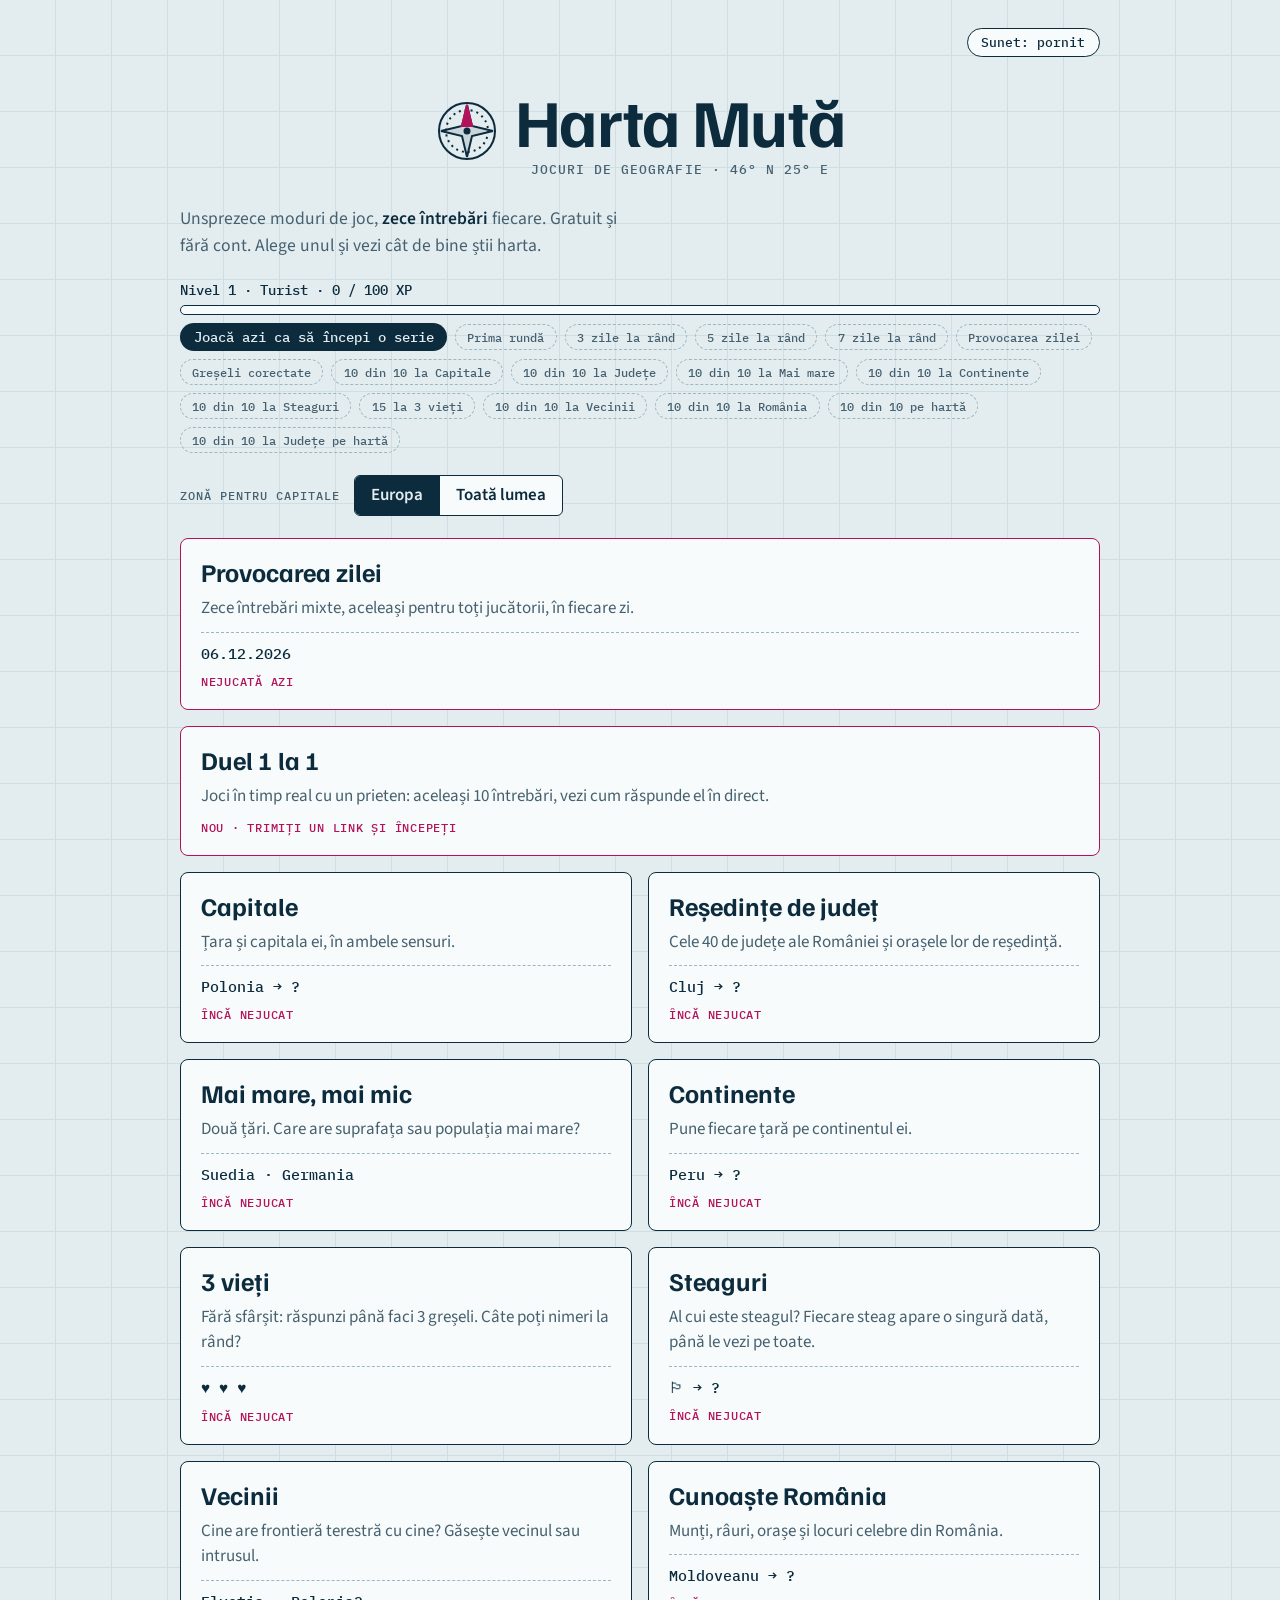
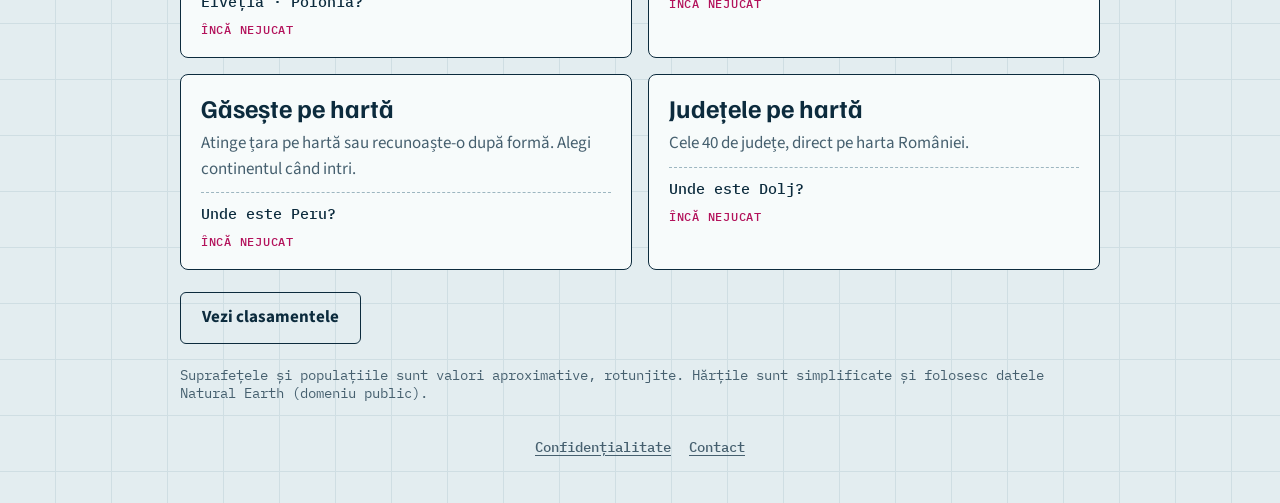
==== commit adc574e6: "Mod 3 vieți (fără sfârșit, cu clasament) și nivele cu XP Co-Authored-By: Claude Sonnet 5.5 <noreply@" ====
--- a/index.html
+++ b/index.html
@@ -261,6 +261,11 @@
   .opt.right { animation: pop 0.3s ease; }
   @media (prefers-reduced-motion: reduce) { .opt.wrong, .opt.right { animation: none; } }
 
+  /* Nivele */
+  .xp { flex: 1 1 100%; display: grid; gap: 6px; }
+  .xp-text { font: 500 0.85rem var(--f-mono); }
+  .xpbar { height: 10px; border: 1.5px solid var(--ink); border-radius: 999px; overflow: hidden; background: var(--paper); }
+  .xpbar span { display: block; height: 100%; background: var(--accent); transition: width 0.4s ease; }
   /* Duel */
   .duelbar { display: grid; gap: 6px; padding: 10px 12px; border: 1.5px dashed var(--rule-strong); border-radius: 6px; }
   .duel-code { font: 700 clamp(2.4rem, 11vw, 3.6rem)/1 var(--f-mono); letter-spacing: 0.14em; margin: 0; }
@@ -344,7 +349,8 @@
     <div class="bar">
       <button class="link" id="back" type="button">← Toate jocurile</button>
       <div class="stats">
-        <span>Întrebarea <b id="st-round">1</b>/<span id="st-total">10</span></span>
+        <span id="st-q">Întrebarea <b id="st-round">1</b>/<span id="st-total">10</span></span>
+        <span id="st-lives" hidden>Vieți <b id="st-lives-v">♥♥♥</b></span>
         <span>Scor <b id="st-score">0</b></span>
         <span>La rând <b id="st-streak">0</b></span>
       </div>
@@ -434,6 +440,7 @@
     <p class="msg" id="end-msg"></p>
     <p class="rec" id="end-rec"></p>
     <p class="newbadge" id="end-badges" hidden></p>
+    <p class="rec" id="end-xp" hidden></p>
 
     <div class="wrong-box" id="wrong-box" hidden>
       <h3>Greșelile tale</h3>
@@ -1123,6 +1130,33 @@
     });
   }
 
+  // ---------- 3 vieți: întrebări fără sfârșit, din toate jocurile fără hartă ----------
+  var viataSeen = {};
+  function viataBatch() {
+    var snm = noMemory; noMemory = true;
+    try {
+      for (var tries = 0; tries < 5; tries++) {
+        var makers = [function () { return buildCapitale('W'); }, buildSteaguri, buildVecini, buildContinente, buildCompara, buildRomania, buildJudete];
+        var pool = [];
+        shuffle(makers).slice(0, 4).forEach(function (f) { pool = pool.concat(f()); });
+        var out = shuffle(pool).filter(function (r) {
+          if (viataSeen[r.short]) return false;
+          viataSeen[r.short] = 1; return true;
+        });
+        if (out.length) return out;
+      }
+      return [];
+    } finally { noMemory = snm; }
+  }
+  function buildViata() { viataSeen = {}; return viataBatch(); }
+  function renderLives() {
+    var t = $('ticks').children;
+    for (var i = 0; i < t.length; i++) t[i].className = 'tick ' + (i < S.lives ? 'good' : 'bad');
+    var h = '';
+    for (var j = 0; j < 3; j++) h += j < S.lives ? '♥' : '♡';
+    $('st-lives-v').textContent = h;
+  }
+
   // ---------- steaguri ----------
   // Țări cu steaguri foarte asemănătoare nu apar niciodată în aceeași întrebare.
   var LOOKALIKE = [['IDN', 'MCO', 'POL'], ['ROU', 'TCD', 'AND'], ['IRL', 'CIV'], ['MLI', 'GIN'], ['SVK', 'SVN', 'RUS']];
@@ -1441,11 +1475,22 @@
     steaguri: { name: 'Steaguri', blurb: 'Al cui este steagul? Fiecare steag apare o singură dată, până le vezi pe toate.', sample: '🏳 → ?', build: buildSteaguri },
     vecini: { name: 'Vecinii', blurb: 'Cine are frontieră terestră cu cine? Găsește vecinul sau intrusul.', sample: 'Elveția · Polonia?', build: buildVecini },
     romania: { name: 'Cunoaște România', blurb: 'Munți, râuri, orașe și locuri celebre din România.', sample: 'Moldoveanu → ?', build: buildRomania },
+    viata: { name: '3 vieți', endless: true, blurb: 'Fără sfârșit: răspunzi până faci 3 greșeli. Câte poți nimeri la rând?', sample: '♥ ♥ ♥', build: buildViata },
     harta: { name: 'Găsește pe hartă', sub: function () { return CONT[mapCont]; }, blurb: 'Atinge țara pe hartă sau recunoaște-o după formă. Alegi continentul când intri.', sample: 'Unde este Peru?', build: buildHarta },
     'harta-judete': { name: 'Județele pe hartă', blurb: 'Cele 40 de județe, direct pe harta României.', sample: 'Unde este Dolj?', build: buildHartaJudete }
   };
-  var GAME_IDS = ['capitale', 'judete', 'compara', 'continente', 'steaguri', 'vecini', 'romania', 'harta', 'harta-judete'];
+  var GAME_IDS = ['capitale', 'judete', 'compara', 'continente', 'viata', 'steaguri', 'vecini', 'romania', 'harta', 'harta-judete'];
   var zone = store.get('hm-zone') === 'W' ? 'W' : 'E';
+
+  // ---------- puncte (XP) și niveluri ----------
+  var LEVELS = [[0, 'Turist'], [100, 'Explorator'], [250, 'Navigator'], [500, 'Cartograf'], [900, 'Geograf'], [1500, 'Profesor'], [2500, 'Maestru'], [4000, 'Legendă']];
+  function getXp() { var v = parseInt(store.get('hm-xp'), 10); return isNaN(v) || v < 0 ? 0 : v; }
+  function levelOf(xp) { var i = 0; for (var k = 0; k < LEVELS.length; k++) if (xp >= LEVELS[k][0]) i = k; return i; }
+  function addXp(n) {
+    var before = getXp(), after = before + Math.max(0, n);
+    store.set('hm-xp', String(after));
+    return { gain: n, xp: after, leveled: levelOf(after) > levelOf(before), level: levelOf(after) };
+  }
 
   // ---------- recorduri, serie, insigne ----------
   function bestKey(id) { return 'hm-best-' + id + (id === 'capitale' ? '-' + zone : id === 'harta' ? '-' + mapCont : ''); }
@@ -1463,6 +1508,7 @@
     { id: 'p-compara', name: '10 din 10 la Mai mare', desc: 'Scor perfect la Mai mare, mai mic' },
     { id: 'p-continente', name: '10 din 10 la Continente', desc: 'Scor perfect la Continente' },
     { id: 'p-steaguri', name: '10 din 10 la Steaguri', desc: 'Scor perfect la Steaguri' },
+    { id: 'p-viata', name: '15 la 3 vieți', desc: 'Nimerește 15 întrebări la modul 3 vieți' },
     { id: 'p-vecini', name: '10 din 10 la Vecinii', desc: 'Scor perfect la Vecinii' },
     { id: 'p-romania', name: '10 din 10 la România', desc: 'Scor perfect la Cunoaște România' },
     { id: 'p-harta', name: '10 din 10 pe hartă', desc: 'Scor perfect la Găsește pe hartă' },
@@ -1492,6 +1538,14 @@
   function renderStrip() {
     var host = $('strip');
     host.textContent = '';
+    var xp = getXp(), li = levelOf(xp), nextT = li + 1 < LEVELS.length ? LEVELS[li + 1][0] : null;
+    var box = document.createElement('div'); box.className = 'xp';
+    var lt = document.createElement('span'); lt.className = 'xp-text';
+    lt.textContent = 'Nivel ' + (li + 1) + ' · ' + LEVELS[li][1] + ' · ' + xp + (nextT ? ' / ' + nextT : '') + ' XP';
+    var bar = document.createElement('div'); bar.className = 'xpbar';
+    var fill = document.createElement('span');
+    fill.style.width = (nextT ? Math.round(100 * (xp - LEVELS[li][0]) / (nextT - LEVELS[li][0])) : 100) + '%';
+    bar.appendChild(fill); box.appendChild(lt); box.appendChild(bar); host.appendChild(box);
     var n = currentStreak();
     var sk = document.createElement('span'); sk.className = 'streak';
     sk.textContent = n > 0 ? 'Serie: ' + n + (n === 1 ? ' zi' : ' zile') : 'Joacă azi ca să începi o serie';
@@ -1513,7 +1567,7 @@
       ['zilnic-' + todayStr(), 'Provocarea zilei'],
       ['capitale-europa', 'Capitale · Europa'], ['capitale-lume', 'Capitale · Lume'],
       ['judete', 'Reședințe de județ'], ['compara', 'Mai mare, mai mic'], ['continente', 'Continente'],
-      ['steaguri', 'Steaguri'], ['vecini', 'Vecinii'], ['romania', 'Cunoaște România'],
+      ['viata', '3 vieți'], ['steaguri', 'Steaguri'], ['vecini', 'Vecinii'], ['romania', 'Cunoaște România'],
       ['harta-europa', 'Hartă · Europa'], ['harta-asia', 'Hartă · Asia'], ['harta-africa', 'Hartă · Africa'],
       ['harta-america-nord', 'Hartă · America de Nord'], ['harta-america-sud', 'Hartă · America de Sud'],
       ['harta-oceania', 'Hartă · Oceania'], ['harta-judete', 'Hartă · Județe']
@@ -1532,14 +1586,14 @@
       return r.json();
     });
   }
-  function renderRows(list, rows, me) {
+  function renderRows(list, rows, me, suffix) {
     list.textContent = '';
     var marked = false;
     rows.forEach(function (row, i) {
       var li = document.createElement('li');
       var rk = document.createElement('span'); rk.className = 'rk'; rk.textContent = (i + 1) + '.';
       var nm = document.createElement('span'); nm.className = 'nm'; nm.textContent = row.nume;
-      var sc2 = document.createElement('span'); sc2.className = 'sc'; sc2.textContent = row.scor + '/10';
+      var sc2 = document.createElement('span'); sc2.className = 'sc'; sc2.textContent = row.scor + (suffix === undefined ? '/10' : suffix);
       if (me && !marked && row.nume === me.nume && row.scor === me.scor) { li.className = 'me'; marked = true; }
       li.appendChild(rk); li.appendChild(nm); li.appendChild(sc2);
       list.appendChild(li);
@@ -1557,7 +1611,7 @@
     list.hidden = true; msg.textContent = 'Se încarcă…';
     fetchBoard(id).then(function (rows) {
       if (token !== boardToken) return;
-      renderRows(list, rows, null);
+      renderRows(list, rows, null, id === 'viata' ? '' : '/10');
       msg.textContent = rows.length ? 'Primii 10 jucători.' : 'Încă nu e nimeni în clasament. Fii primul.';
     }).catch(function () {
       if (token !== boardToken) return;
@@ -1640,7 +1694,7 @@
       track('scor-trimis', { joc: board, scor: score });
       return fetchBoard(board);
     }).then(function (rows) {
-      var found = renderRows($('end-board'), rows, { nume: name, scor: score });
+      var found = renderRows($('end-board'), rows, { nume: name, scor: score }, board === 'viata' ? '' : '/10');
       msg.textContent = found ? 'Scor trimis. Ești în top 10.' : 'Scor trimis. Încă nu ești în primii 10.';
     }).catch(function (e) {
       S.sent = false;
@@ -1714,7 +1768,7 @@
       var p = document.createElement('p'); p.textContent = g.blurb;
       var s = document.createElement('p'); s.className = 'sample'; s.textContent = g.sample;
       var r = document.createElement('p'); r.className = 'record';
-      r.textContent = best === null ? 'Încă nejucat' : 'Record: ' + best + '/10';
+      r.textContent = best === null ? 'Încă nejucat' : 'Record: ' + best + (id === 'viata' ? '' : '/10');
       b.appendChild(h); b.appendChild(p); b.appendChild(s); b.appendChild(r);
       b.addEventListener('click', function () { if (id === 'harta') openCont(); else startGame(id); });
       host.appendChild(b);
@@ -1728,10 +1782,12 @@
   function begin(o) {
     S = o;
     S.i = 0; S.score = 0; S.streak = 0; S.results = []; S.wrong = []; S.answered = false; S.sent = false;
-    S.t0 = Date.now(); S.finishMs = 0; S.sfxDone = false;
+    S.t0 = Date.now(); S.finishMs = 0; S.sfxDone = false; S.lives = 3;
+    $('st-q').hidden = !!S.endless; $('st-lives').hidden = !S.endless;
     renderOppBar();
     var t = $('ticks'); t.textContent = '';
-    S.rounds.forEach(function () { var d = document.createElement('span'); d.className = 'tick'; t.appendChild(d); });
+    (S.endless ? [0, 1, 2] : S.rounds).forEach(function () { var d = document.createElement('span'); d.className = 'tick'; t.appendChild(d); });
+    if (S.endless) renderLives();
     $('st-total').textContent = S.rounds.length;
     track('start', { joc: S.mode === 'daily' ? 'zilnic' : S.mode === 'repeat' ? 'repetare' : S.mode === 'duel' ? 'duel' : S.id });
     show('play');
@@ -1750,7 +1806,7 @@
     });
   }
   function startGame(id) {
-    begin({ id: id, mode: 'normal', board: boardId(id), rounds: GAMES[id].build(), label: GAMES[id].name + (GAMES[id].sub ? ' · ' + GAMES[id].sub() : '') });
+    begin({ id: id, mode: 'normal', board: boardId(id), rounds: GAMES[id].build(), endless: !!GAMES[id].endless, label: GAMES[id].name + (GAMES[id].sub ? ' · ' + GAMES[id].sub() : '') });
   }
   function startDaily() {
     var d = todayStr();
@@ -1768,7 +1824,8 @@
     $('st-score').textContent = S.score;
     $('st-streak').textContent = S.streak;
     var ticks = $('ticks').children;
-    for (var k = 0; k < ticks.length; k++) {
+    if (S.endless) renderLives();
+    else for (var k = 0; k < ticks.length; k++) {
       ticks[k].className = 'tick' + (S.results[k] === true ? ' good' : S.results[k] === false ? ' bad' : k === S.i ? ' now' : '');
     }
     if (S.i === 0) S.t0 = Date.now();
@@ -1811,9 +1868,10 @@
     if (r.fact) { $('fact').textContent = 'Știai că? ' + r.fact; $('fact').hidden = false; }
     $('st-score').textContent = S.score;
     $('st-streak').textContent = S.streak;
-    $('ticks').children[S.i].className = 'tick ' + (ok ? 'good' : 'bad');
+    if (S.endless) { if (!ok) S.lives--; renderLives(); }
+    else $('ticks').children[S.i].className = 'tick ' + (ok ? 'good' : 'bad');
     var nx = $('next');
-    nx.textContent = S.i === S.rounds.length - 1 ? 'Vezi rezultatul' : 'Următoarea';
+    nx.textContent = (S.endless ? S.lives <= 0 : S.i === S.rounds.length - 1) ? 'Vezi rezultatul' : 'Următoarea';
     nx.hidden = false;
     nx.focus();
     if (S.mode === 'duel') duelProgress(false);
@@ -1838,7 +1896,14 @@
 
   function next() {
     if (!S || !S.answered) return;
-    if (S.i === S.rounds.length - 1) return finish();
+    if (S.endless) {
+      if (S.lives <= 0) return finish();
+      if (S.i === S.rounds.length - 1) {
+        var more = viataBatch();
+        if (!more.length) return finish();
+        S.rounds = S.rounds.concat(more);
+      }
+    } else if (S.i === S.rounds.length - 1) return finish();
     S.i++;
     renderRound();
   }
@@ -1857,9 +1922,11 @@
       var prev = getBest(S.id);
       var isNew = prev === null || score > prev;
       if (isNew) store.set(bestKey(S.id), String(score));
-      rec = isNew ? 'Record nou: ' + score + '/' + total : 'Recordul tău: ' + prev + '/' + total;
+      var sfxT = S.endless ? '' : '/' + total;
+      rec = isNew ? 'Record nou: ' + score + sfxT : 'Recordul tău: ' + prev + sfxT;
       canSubmit = true;
-      if (score === total) award('p-' + S.id, bag);
+      if (S.endless) { if (score >= 15) award('p-viata', bag); }
+      else if (score === total) award('p-' + S.id, bag);
     } else if (S.mode === 'daily') {
       var dr = getJSON('hm-daily', {});
       var firstToday = dr.date !== S.date;
@@ -1882,6 +1949,17 @@
     $('end-msg').textContent = score === total ? 'Perfect. Harta nu mai are secrete pentru tine.'
       : score >= total * 0.6 ? 'Bine. Încă o rundă și îți depășești scorul.'
       : 'Se învață repede. Încearcă din nou, întrebările se schimbă.';
+    if (S.endless) {
+      $('end-msg').textContent = 'Ai rămas fără vieți. Ai nimerit ' + score + (score === 1 ? ' întrebare.' : ' întrebări.');
+    }
+    $('end-total').parentNode.hidden = !!S.endless;
+    var xpGain = score * (S.mode === 'repeat' ? 5 : 10);
+    if (!S.endless && S.mode !== 'repeat' && score === total) xpGain += 20;
+    if (S.mode === 'daily' && canSubmit) xpGain += 30;
+    if (S.mode === 'duel') xpGain += 10;
+    var xr = addXp(xpGain);
+    S.xpText = '+' + xpGain + ' XP · ' + (xr.leveled ? 'Nivel nou: ' + LEVELS[xr.level][1] + '!' : LEVELS[xr.level][1] + ', ' + xr.xp + ' XP');
+    $('end-xp').textContent = S.xpText; $('end-xp').hidden = xpGain === 0 && !xr.leveled;
     $('end-rec').textContent = rec;
     var bb = $('end-badges');
     bb.hidden = bag.length === 0;
@@ -2126,7 +2204,10 @@
     else v = 'Egalitate perfectă.';
     $('duel-verdict').textContent = v;
     $('duel-rematch').disabled = !!o.left;
-    if (o.done && !S.sfxDone) { S.sfxDone = true; sfx(S.score >= o.score ? 'win' : 'no'); }
+    if (o.done && !S.sfxDone) {
+      S.sfxDone = true; sfx(S.score >= o.score ? 'win' : 'no');
+      if (S.score > o.score || (S.score === o.score && S.finishMs < o.ms)) { addXp(25); $('end-xp').textContent += ' · +25 XP pentru victorie'; }
+    }
   }
 
   // ---------- evenimente ----------
